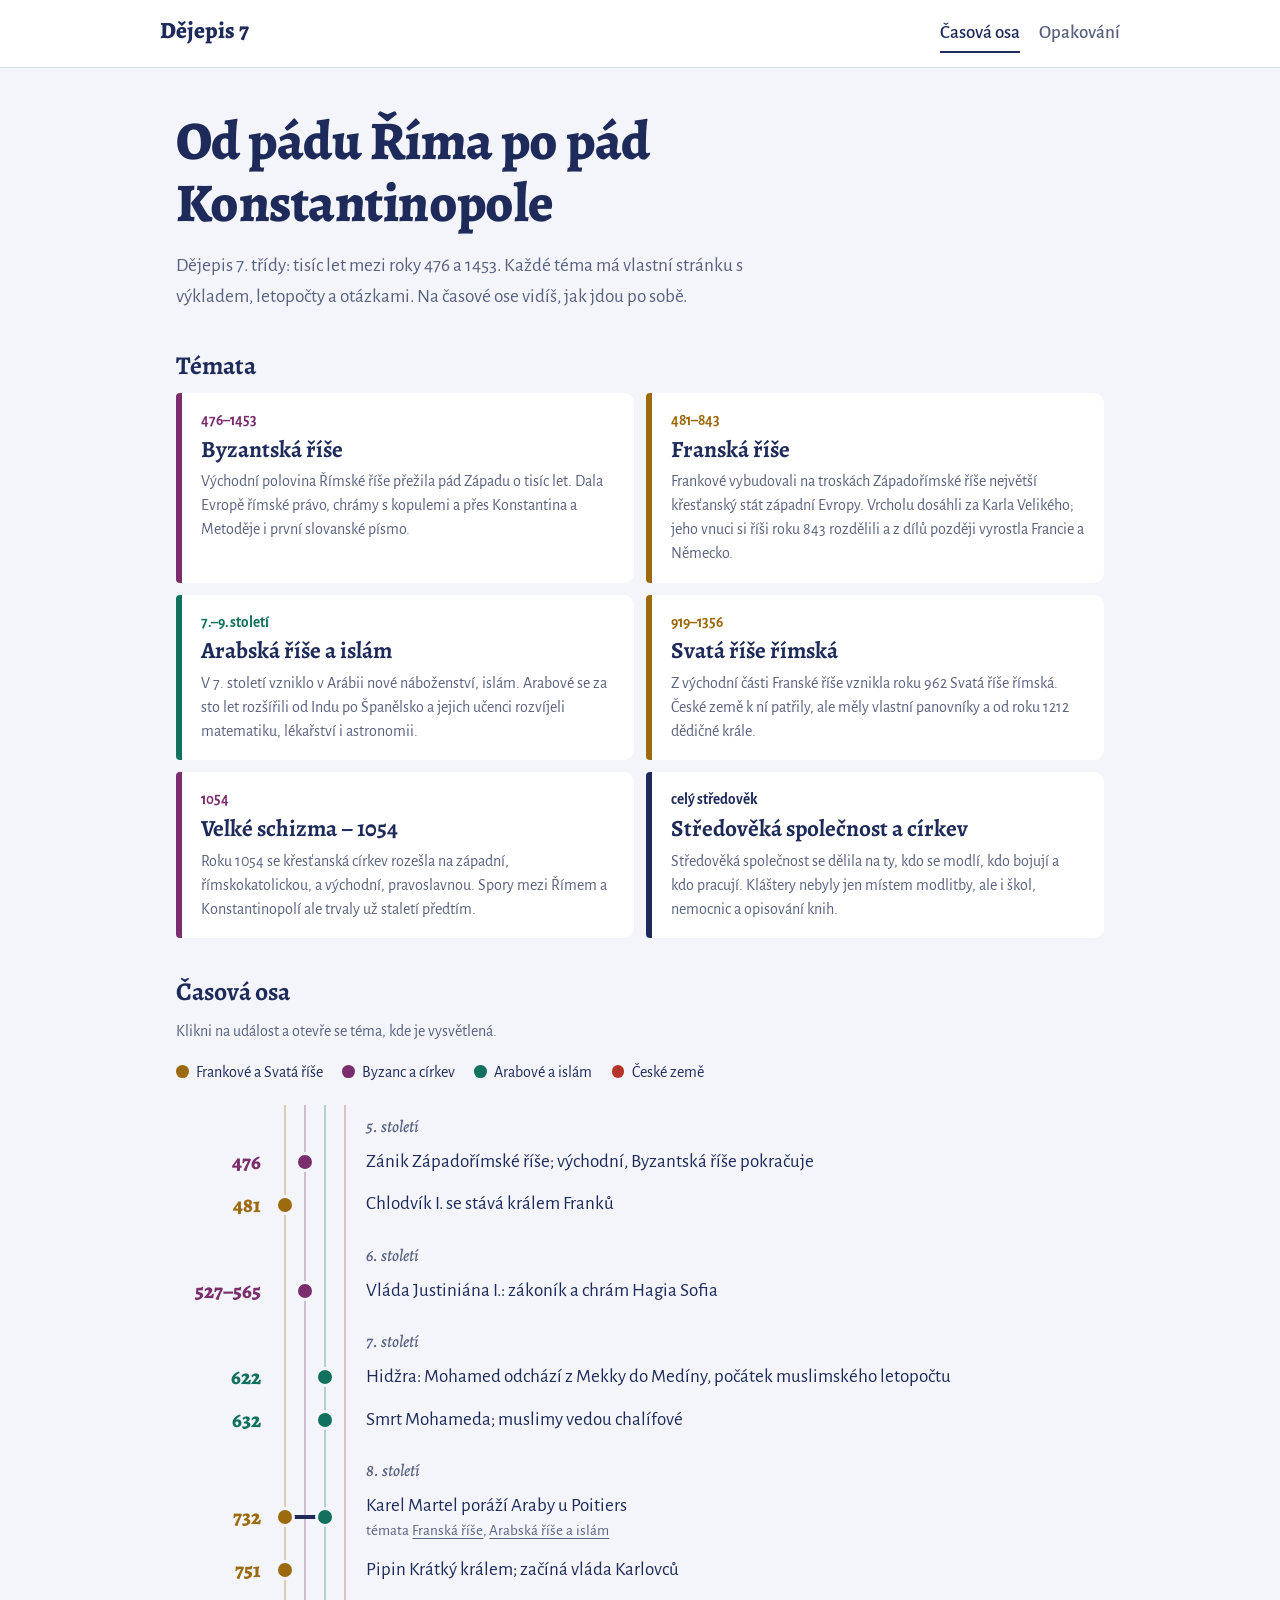
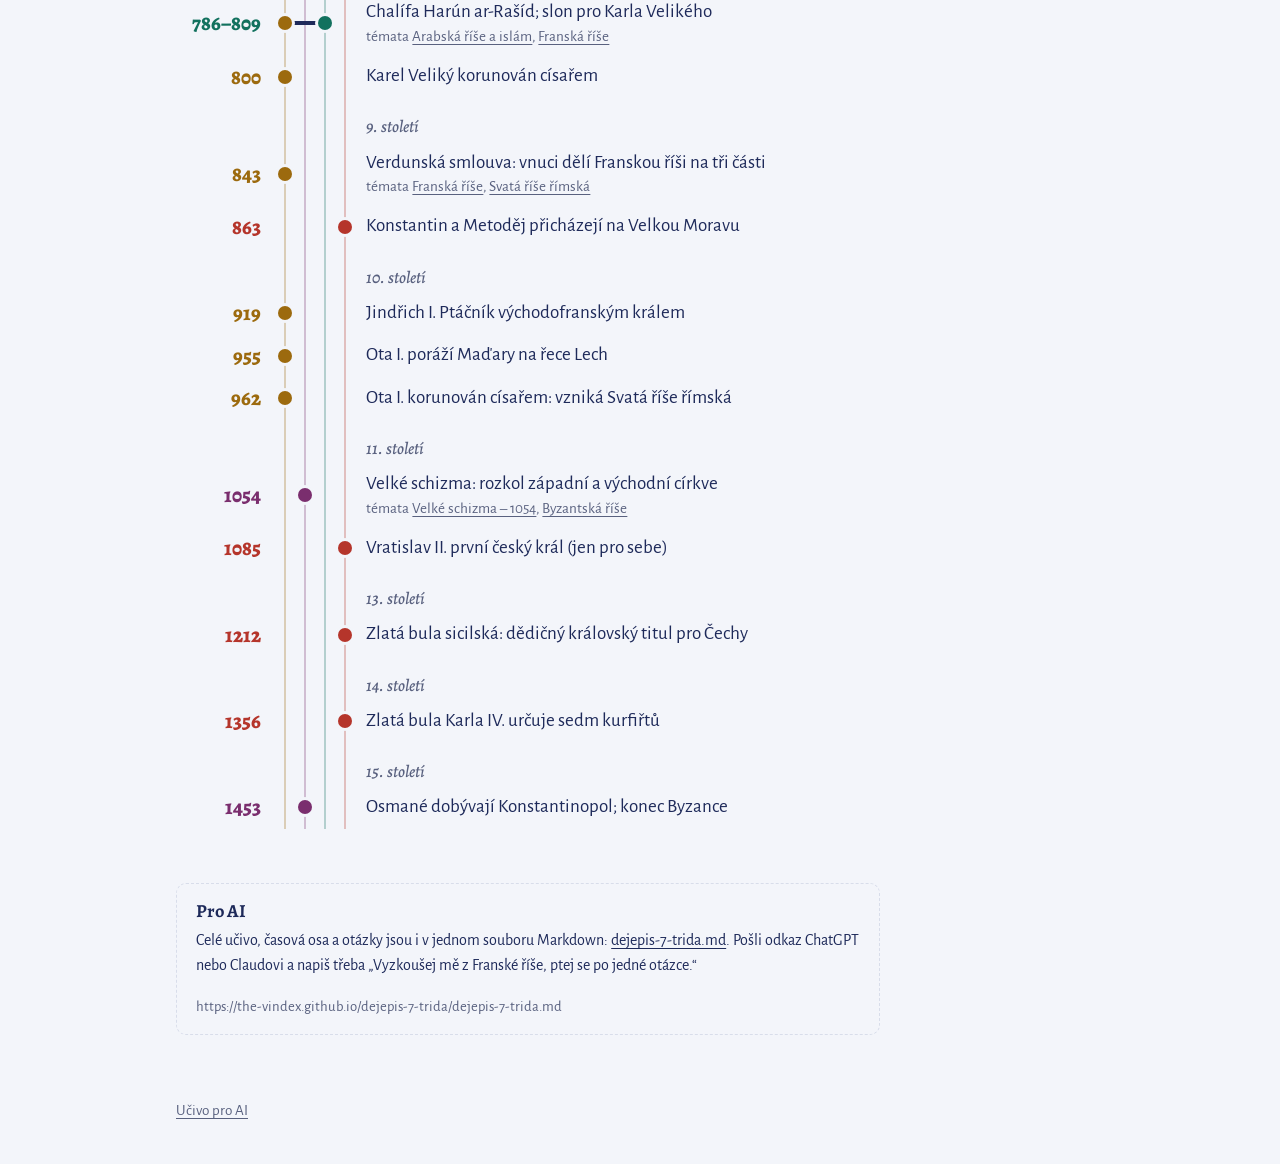
==== docs/index.html @ 9a789a22 "Pryč s letopočty, které nejsou v sešitě 630, 711, 1492, 750, 661, 762 (arabská říše) a 1077, 1122 (S" ====
<!doctype html><html lang="cs"><head><meta charset="utf-8">
<meta name="viewport" content="width=device-width,initial-scale=1">
<title>Dějepis 7. třída – od pádu Říma po pád Konstantinopole</title><link rel="preconnect" href="https://fonts.googleapis.com"><link rel="preconnect" href="https://fonts.gstatic.com" crossorigin><link rel="stylesheet" href="https://fonts.googleapis.com/css2?family=Alegreya:ital,wght@0,500;0,700;0,800;1,500&family=Alegreya+Sans:ital,wght@0,400;0,500;0,700;1,400&display=swap"><link rel="stylesheet" href="style.css"></head>
<body class="home"><header class="top"><a class="brand" href="index.html">Dějepis 7</a>
<nav><a href="index.html#osa" aria-current="page">Časová osa</a><a href="opakovani.html">Opakování</a></nav></header>
<main><section class="intro"><h1>Od pádu Říma po pád Konstantinopole</h1>
<p>Dějepis 7. třídy: tisíc let mezi roky 476 a 1453. Každé téma má vlastní stránku s výkladem, letopočty a otázkami. Na časové ose vidíš, jak jdou po sobě.</p></section>
<section class="topics"><h2>Témata</h2><ol class="topic-list"><li class="byz"><a href="byzantska-rise.html"><span class="span">476–1453</span><strong>Byzantská říše</strong><span class="sum">Východní polovina Římské říše přežila pád Západu o tisíc let. Dala Evropě římské právo, chrámy s kopulemi a přes Konstantina a Metoděje i první slovanské písmo.</span></a></li><li class="rise"><a href="franska-rise.html"><span class="span">481–843</span><strong>Franská říše</strong><span class="sum">Frankové vybudovali na troskách Západořímské říše největší křesťanský stát západní Evropy. Vrcholu dosáhli za Karla Velikého; jeho vnuci si říši roku 843 rozdělili a z dílů později vyrostla Francie a Německo.</span></a></li><li class="isl"><a href="arabska-rise-a-islam.html"><span class="span">7.–9. století</span><strong>Arabská říše a islám</strong><span class="sum">V 7. století vzniklo v Arábii nové náboženství, islám. Arabové se za sto let rozšířili od Indu po Španělsko a jejich učenci rozvíjeli matematiku, lékařství i astronomii.</span></a></li><li class="rise"><a href="svata-rise-rimska.html"><span class="span">919–1356</span><strong>Svatá říše římská</strong><span class="sum">Z východní části Franské říše vznikla roku 962 Svatá říše římská. České země k ní patřily, ale měly vlastní panovníky a od roku 1212 dědičné krále.</span></a></li><li class="byz"><a href="velke-schizma.html"><span class="span">1054</span><strong>Velké schizma – 1054</strong><span class="sum">Roku 1054 se křesťanská církev rozešla na západní, římskokatolickou, a východní, pravoslavnou. Spory mezi Římem a Konstantinopolí ale trvaly už staletí předtím.</span></a></li><li class="ink"><a href="stredoveka-spolecnost.html"><span class="span">celý středověk</span><strong>Středověká společnost a církev</strong><span class="sum">Středověká společnost se dělila na ty, kdo se modlí, kdo bojují a kdo pracují. Kláštery nebyly jen místem modlitby, ale i škol, nemocnic a opisování knih.</span></a></li></ol></section>
<section id="osa" class="osa-wrap"><h2>Časová osa</h2><p class="hint">Klikni na událost a otevře se téma, kde je vysvětlená.</p>
<ul class="legend"><li class="rise">Frankové a Svatá říše</li><li class="byz">Byzanc a církev</li><li class="isl">Arabové a islám</li><li class="cz">České země</li></ul><ol class="osa"><li class="century"><span>5. století</span></li><li class="ev byz"><span class="year">476</span><span class="lanes"><i class="dot byz" style="--lane:1"></i></span><a href="byzantska-rise.html">Zánik Západořímské říše; východní, Byzantská říše pokračuje</a></li><li class="ev rise"><span class="year">481</span><span class="lanes"><i class="dot rise" style="--lane:0"></i></span><a href="franska-rise.html">Chlodvík I. se stává králem Franků</a></li><li class="century"><span>6. století</span></li><li class="ev byz"><span class="year">527–565</span><span class="lanes"><i class="dot byz" style="--lane:1"></i></span><a href="byzantska-rise.html">Vláda Justiniána I.: zákoník a chrám Hagia Sofia</a></li><li class="century"><span>7. století</span></li><li class="ev isl"><span class="year">622</span><span class="lanes"><i class="dot isl" style="--lane:2"></i></span><a href="arabska-rise-a-islam.html">Hidžra: Mohamed odchází z Mekky do Medíny, počátek muslimského letopočtu</a></li><li class="ev isl"><span class="year">632</span><span class="lanes"><i class="dot isl" style="--lane:2"></i></span><a href="arabska-rise-a-islam.html">Smrt Mohameda; muslimy vedou chalífové</a></li><li class="century"><span>8. století</span></li><li class="ev rise"><span class="year">732</span><span class="lanes"><i class="bridge" style="--a:0;--b:2"></i><i class="dot rise" style="--lane:0"></i><i class="dot isl" style="--lane:2"></i></span><span class="what">Karel Martel poráží Araby u Poitiers<span class="also">témata <a href="franska-rise.html">Franská říše</a>, <a href="arabska-rise-a-islam.html">Arabská říše a islám</a></span></span></li><li class="ev rise"><span class="year">751</span><span class="lanes"><i class="dot rise" style="--lane:0"></i></span><a href="franska-rise.html">Pipin Krátký králem; začíná vláda Karlovců</a></li><li class="ev isl"><span class="year">786–809</span><span class="lanes"><i class="bridge" style="--a:0;--b:2"></i><i class="dot isl" style="--lane:2"></i><i class="dot rise" style="--lane:0"></i></span><span class="what">Chalífa Harún ar-Rašíd; slon pro Karla Velikého<span class="also">témata <a href="arabska-rise-a-islam.html">Arabská říše a islám</a>, <a href="franska-rise.html">Franská říše</a></span></span></li><li class="ev rise"><span class="year">800</span><span class="lanes"><i class="dot rise" style="--lane:0"></i></span><a href="franska-rise.html">Karel Veliký korunován císařem</a></li><li class="century"><span>9. století</span></li><li class="ev rise"><span class="year">843</span><span class="lanes"><i class="dot rise" style="--lane:0"></i></span><span class="what">Verdunská smlouva: vnuci dělí Franskou říši na tři části<span class="also">témata <a href="franska-rise.html">Franská říše</a>, <a href="svata-rise-rimska.html">Svatá říše římská</a></span></span></li><li class="ev cz"><span class="year">863</span><span class="lanes"><i class="dot cz" style="--lane:3"></i></span><a href="byzantska-rise.html">Konstantin a Metoděj přicházejí na Velkou Moravu</a></li><li class="century"><span>10. století</span></li><li class="ev rise"><span class="year">919</span><span class="lanes"><i class="dot rise" style="--lane:0"></i></span><a href="svata-rise-rimska.html">Jindřich I. Ptáčník východofranským králem</a></li><li class="ev rise"><span class="year">955</span><span class="lanes"><i class="dot rise" style="--lane:0"></i></span><a href="svata-rise-rimska.html">Ota I. poráží Maďary na řece Lech</a></li><li class="ev rise"><span class="year">962</span><span class="lanes"><i class="dot rise" style="--lane:0"></i></span><a href="svata-rise-rimska.html">Ota I. korunován císařem: vzniká Svatá říše římská</a></li><li class="century"><span>11. století</span></li><li class="ev byz"><span class="year">1054</span><span class="lanes"><i class="dot byz" style="--lane:1"></i></span><span class="what">Velké schizma: rozkol západní a východní církve<span class="also">témata <a href="velke-schizma.html">Velké schizma – 1054</a>, <a href="byzantska-rise.html">Byzantská říše</a></span></span></li><li class="ev cz"><span class="year">1085</span><span class="lanes"><i class="dot cz" style="--lane:3"></i></span><a href="svata-rise-rimska.html">Vratislav II. první český král (jen pro sebe)</a></li><li class="century"><span>13. století</span></li><li class="ev cz"><span class="year">1212</span><span class="lanes"><i class="dot cz" style="--lane:3"></i></span><a href="svata-rise-rimska.html">Zlatá bula sicilská: dědičný královský titul pro Čechy</a></li><li class="century"><span>14. století</span></li><li class="ev cz"><span class="year">1356</span><span class="lanes"><i class="dot cz" style="--lane:3"></i></span><a href="svata-rise-rimska.html">Zlatá bula Karla IV. určuje sedm kurfiřtů</a></li><li class="century"><span>15. století</span></li><li class="ev byz"><span class="year">1453</span><span class="lanes"><i class="dot byz" style="--lane:1"></i></span><a href="byzantska-rise.html">Osmané dobývají Konstantinopol; konec Byzance</a></li></ol></section>
<section id="ai" class="ai"><h2>Pro AI</h2>
<p>Celé učivo, časová osa a otázky jsou i v jednom souboru Markdown:
<a href="dejepis-7-trida.md">dejepis-7-trida.md</a>. Pošli odkaz ChatGPT nebo Claudovi a napiš třeba
„Vyzkoušej mě z Franské říše, ptej se po jedné otázce.“</p>
<p class="url">https://the-vindex.github.io/dejepis-7-trida/dejepis-7-trida.md</p></section></main>
<footer class="foot"><a href="index.html#ai">Učivo pro AI</a></footer></body></html>
---- docs/style.css ----
/* Dějepis 7 — ink-blue like the notebook's ballpoint; one colour per timeline lane. */
:root {
  --paper: #F3F5FA;
  --card: #FFFFFF;
  --ink: #1E2A5A;
  --muted: #59617F;
  --rule: #D8DDEA;
  --rise: #9C6A0E;  /* Frankové a Svatá říše: crown gold */
  --byz: #7A2E6E;   /* Byzanc a církev: porphyry */
  --isl: #12715E;   /* Arabové a islám */
  --cz: #B5352B;    /* České země */
  --accent: var(--ink);
  --serif: "Alegreya", Georgia, serif;
  --sans: "Alegreya Sans", "Segoe UI", system-ui, sans-serif;
}
.rise, .lane-rise, [data-lane="rise"] { --accent: var(--rise); }
.byz, .lane-byz, [data-lane="byz"] { --accent: var(--byz); }
.isl, .lane-isl, [data-lane="isl"] { --accent: var(--isl); }
.cz, .lane-cz, [data-lane="cz"] { --accent: var(--cz); }

* { box-sizing: border-box; }
html { -webkit-text-size-adjust: 100%; }
body { margin: 0; background: var(--paper); color: var(--ink); font: 400 1.1875rem/1.6 var(--sans); }
a { color: var(--accent); text-underline-offset: .18em; }
a:focus-visible, button:focus-visible, summary:focus-visible, select:focus-visible { outline: 3px solid var(--accent); outline-offset: 2px; border-radius: 4px; }
h1, h2, h3 { font-family: var(--serif); line-height: 1.15; color: var(--ink); }
h2 { font-size: 1.6rem; font-weight: 700; margin: 2.4rem 0 .8rem; }
h3 { font-size: 1.25rem; font-weight: 700; margin: 1.8rem 0 .5rem; }
p { margin: 0 0 1rem; }
img { max-width: 100%; display: block; }
.hint { color: var(--muted); font-size: 1rem; }

/* header + footer */
.top { display: flex; align-items: baseline; justify-content: space-between; gap: 1rem; padding: .9rem max(16px, calc((100vw - 960px) / 2)); background: var(--card); border-bottom: 1px solid var(--rule); }
.brand { font: 800 1.45rem var(--serif); color: var(--ink); text-decoration: none; }
.top nav { display: flex; gap: 1.2rem; }
.top nav a { color: var(--muted); text-decoration: none; font-weight: 500; padding-bottom: 2px; border-bottom: 2px solid transparent; }
.top nav a:hover, .top nav a[aria-current] { color: var(--ink); border-bottom-color: var(--ink); }
main { max-width: 960px; margin: 0 auto; padding: 2rem 16px 3rem; }
.foot { max-width: 960px; margin: 0 auto; padding: 1rem 16px 2.5rem; font-size: .95rem; }
.foot a { color: var(--muted); }

/* home */
.intro { max-width: 40rem; }
.intro h1 { font-size: clamp(2.2rem, 6vw, 3.4rem); font-weight: 800; margin: .6rem 0 1rem; letter-spacing: -.01em; }
.intro p { font-size: 1.2rem; color: var(--muted); }
.topic-list { list-style: none; padding: 0; margin: 0; display: grid; grid-template-columns: repeat(auto-fit, minmax(min(100%, 26rem), 1fr)); gap: 12px; }
.topic-list a { display: block; height: 100%; padding: 1rem 1.2rem 1.1rem; background: var(--card); border-left: 6px solid var(--accent); border-radius: 4px 10px 10px 4px; text-decoration: none; color: var(--ink); }
.topic-list a:hover strong { text-decoration: underline; text-decoration-color: var(--accent); }
.topic-list .span { display: block; color: var(--accent); font-weight: 700; font-size: .95rem; }
.topic-list strong { display: block; font: 700 1.45rem/1.2 var(--serif); margin: .15rem 0 .35rem; }
.topic-list .sum { display: block; color: var(--muted); font-size: 1rem; line-height: 1.5; }
.ink { --accent: var(--ink); }

/* timeline: four lanes, each event sits on its lane */
.osa-wrap { margin-top: 1rem; }
.legend { list-style: none; padding: 0; margin: 0 0 1.2rem; display: flex; flex-wrap: wrap; gap: .4rem 1.2rem; font-size: 1rem; }
.legend li::before { content: ""; display: inline-block; width: .8em; height: .8em; border-radius: 50%; background: var(--accent); margin-right: .45em; vertical-align: -.05em; }
.osa { --y: 6.2rem; --l: 20px; list-style: none; padding: .6rem 0 0; margin: 0; position: relative; }
.osa::before { content: ""; position: absolute; top: 0; bottom: 0; left: var(--y); width: calc(4 * var(--l)); opacity: .28;
  background:
    linear-gradient(var(--rise), var(--rise)) calc(.5 * var(--l) - 1px) 0 / 2px 100% no-repeat,
    linear-gradient(var(--byz), var(--byz)) calc(1.5 * var(--l) - 1px) 0 / 2px 100% no-repeat,
    linear-gradient(var(--isl), var(--isl)) calc(2.5 * var(--l) - 1px) 0 / 2px 100% no-repeat,
    linear-gradient(var(--cz), var(--cz)) calc(3.5 * var(--l) - 1px) 0 / 2px 100% no-repeat; }
.ev { display: grid; grid-template-columns: var(--y) calc(4 * var(--l)) 1fr; align-items: center; padding: .35rem 0; position: relative; }
.ev .year { font: 800 1.3rem var(--serif); color: var(--accent); text-align: right; padding-right: .9rem; white-space: nowrap; }
.ev .lanes { position: relative; height: 14px; }
.ev .dot { position: absolute; top: 0; width: 14px; height: 14px; border-radius: 50%; background: var(--accent); left: calc(var(--lane) * var(--l) + var(--l) / 2 - 7px); box-shadow: 0 0 0 3px var(--paper); }
.ev .bridge { position: absolute; top: 5px; height: 4px; border-radius: 2px; background: var(--ink); left: calc(var(--a) * var(--l) + var(--l) / 2); width: calc((var(--b) - var(--a)) * var(--l)); }
.ev .what { padding: .15rem 0 .15rem .7rem; line-height: 1.4; }
.ev .what .also { display: block; font-size: .95rem; color: var(--muted); }
.ev .what .also a { padding: 0; color: var(--muted); text-decoration: underline; }
.ev a { color: var(--ink); text-decoration: none; padding: .15rem 0 .15rem .7rem; line-height: 1.4; }
.ev a:hover { text-decoration: underline; text-decoration-color: var(--accent); }
.century { font: italic 500 1.05rem var(--serif); color: var(--muted); margin: 1.1rem 0 .2rem; padding-left: calc(var(--y) + 4 * var(--l) + .7rem); }
.osa > .century:first-child { margin-top: 0; }

/* chapter */
.chapter { max-width: 44rem; }
.chapter-head .span { margin: 0; color: var(--accent); font-weight: 700; }
.chapter-head h1 { font-size: clamp(2.1rem, 6vw, 3rem); font-weight: 800; margin: .2rem 0 1rem; }
.chapter-head h1::after { content: ""; display: block; width: 72px; height: 6px; margin-top: .9rem; background: var(--accent); border-radius: 3px; }
.lead { font: italic 500 1.3rem/1.55 var(--serif); }
.chips { list-style: none; padding: 0; margin: 1.4rem 0 .5rem; display: grid; grid-template-columns: repeat(auto-fill, minmax(min(100%, 13.5rem), 1fr)); gap: 8px; }
.chips li { background: var(--card); border-left: 4px solid var(--accent); border-radius: 3px 8px 8px 3px; padding: .45rem .7rem; font-size: .98rem; line-height: 1.4; }
.chips .also { display: block; margin-top: .2rem; font-size: .9rem; color: var(--muted); }
.chips .also a { color: var(--muted); }
.chips b { display: block; font: 800 1.15rem var(--serif); color: var(--accent); }
.chapter table { width: 100%; border-collapse: collapse; margin: 1rem 0 1.4rem; font-size: 1.02rem; display: block; overflow-x: auto; }
.chapter th, .chapter td { text-align: left; padding: .5rem .8rem .5rem 0; border-bottom: 1px solid var(--rule); vertical-align: top; }
.chapter th { font-weight: 700; color: var(--muted); }

.figs { display: flex; flex-wrap: wrap; gap: 18px; justify-content: center; margin: 1.2rem 0 1.4rem; }
figure { margin: 0; max-width: 100%; text-align: center; }
figure img { max-height: 380px; width: auto; margin: 0 auto; border-radius: 6px; box-shadow: 0 1px 0 var(--rule), 0 6px 18px rgba(30, 42, 90, .12); }
figcaption { font: italic 500 1rem var(--serif); color: var(--muted); margin-top: .5rem; }

/* "Zapamatuj si" is written on ruled notebook paper with the red margin line */
figure img[src*="mapy/"] { max-height: 560px; }
.credit { font-size: .85rem; text-align: center; margin-top: -.6rem; }

.remember { margin: 2.2rem 0; padding: 0 1.2rem 0 2.2rem; line-height: 32px; font-size: 1.15rem;
  background: repeating-linear-gradient(#fff 0 31px, #C9D3EE 31px 32px); border-left: 2px solid #E3A1A1; box-shadow: inset 1.6rem 0 0 #fff; border-radius: 2px; }
.remember h2 { margin: 0; padding-top: 0; font-size: 1.15rem; line-height: 32px; color: var(--muted); }
.remember p { margin: 0; padding-bottom: 8px; }
.fix { margin: 1.8rem 0; padding: .9rem 1.2rem .2rem; background: #FFF4E0; border-left: 4px solid #C98A1A; border-radius: 3px 10px 10px 3px; font-size: 1.05rem; }
.fix h2 { margin: 0 0 .4rem; font-size: 1.1rem; color: #7A5200; }
.fact { margin: 1.4rem 0; padding: .8rem 1.1rem .3rem; background: var(--card); border: 1px solid var(--rule); border-top: 4px solid var(--accent); border-radius: 10px; font-size: 1rem; line-height: 1.5; }
.fact h2 { margin: 0 0 .4rem; font-size: 1.1rem; color: var(--muted); }
.fact ul { margin: 0 0 .5rem; padding-left: 1.1rem; }
.fact li { margin-bottom: .4rem; }
/* wide screens: a real side panel in the gutter right of the 44rem chapter column */
@media (min-width: 1040px) { .has-fact { position: relative; } .fact { position: absolute; top: .3rem; right: -14rem; width: 13rem; margin: 0; } }
.mnemo { margin: 2.2rem 0; padding: .2rem 1.3rem .6rem; background: var(--card); border-radius: 12px; border: 1px solid var(--rule); }
.mnemo h2 { margin-top: 1rem; }
.mnemo ul { padding-left: 1.2rem; }
.mnemo figure img { max-height: 640px; }

.quiz { margin-top: 2.6rem; }
details.q { border-bottom: 1px solid var(--rule); }
details.q summary { cursor: pointer; padding: .7rem 0; font-weight: 500; list-style: none; display: flex; gap: .7rem; }
details.q summary::-webkit-details-marker { display: none; }
details.q summary::before { content: "?"; flex: none; width: 1.6rem; height: 1.6rem; border-radius: 50%; border: 2px solid var(--accent); color: var(--accent); font: 800 1rem/1.35rem var(--serif); text-align: center; }
details.q[open] summary::before { content: "!"; background: var(--accent); color: #fff; }
details.q p { margin: 0 0 .9rem 2.3rem; padding-left: .8rem; border-left: 3px solid var(--accent); }

.notebook { margin-top: 2.6rem; }
details.sesit { background: var(--card); border: 1px solid var(--rule); border-radius: 10px; padding: .7rem 1rem; }
details.sesit summary { cursor: pointer; font-weight: 500; color: var(--muted); }
details.sesit[open] summary { margin-bottom: .8rem; }
details.sesit figure img { max-height: none; box-shadow: none; }

.pager { max-width: 44rem; display: flex; justify-content: space-between; gap: 1rem; margin-top: 3rem; padding-top: 1.2rem; border-top: 1px solid var(--rule); }
.pager a { text-decoration: none; color: var(--ink); font: 700 1.2rem var(--serif); max-width: 48%; }
.pager .next { text-align: right; margin-left: auto; }
.pager small { display: block; font: 500 .9rem var(--sans); color: var(--muted); }
.pager a:hover { color: var(--accent); }

/* review */
.tabs { display: flex; flex-wrap: wrap; gap: 8px; margin: 1.6rem 0 0; }
.tab { text-decoration: none; color: var(--ink); background: var(--card); border: 2px solid var(--rule); border-radius: 999px; padding: .35rem .9rem; font-size: 1rem; font-weight: 500; }
.tab:hover { border-color: var(--accent); }
.tab[aria-current] { background: var(--accent); border-color: var(--accent); color: #fff; }
.drill h2 { color: var(--accent); }
.drill-card { background: var(--card); border-left: 6px solid var(--accent); border-radius: 4px 14px 14px 4px; padding: 1.4rem 1.6rem; min-height: 11rem; }
.drill-n { color: var(--muted); font-size: .95rem; margin: 0 0 .4rem; }
.drill-q { font: 700 clamp(1.4rem, 4vw, 1.9rem)/1.25 var(--serif); margin: 0 0 1rem; }
.drill-a { font-size: 1.2rem; margin: 0; padding-top: .8rem; border-top: 1px dashed var(--rule); }
.drill-btns { display: flex; flex-wrap: wrap; gap: 10px; margin: 1rem 0 .6rem; }
button { font: 700 1.05rem var(--sans); border-radius: 10px; padding: .65rem 1.2rem; cursor: pointer; background: var(--accent); color: #fff; border: 2px solid var(--accent); }
button.ghost { background: transparent; color: var(--accent); }
button:disabled { opacity: .45; cursor: default; }
.date-grid { display: grid; grid-template-columns: repeat(auto-fill, minmax(min(100%, 12rem), 1fr)); gap: 10px; }
.card-date { background: var(--card); border-radius: 10px; border-top: 5px solid var(--accent); padding: .6rem .9rem; }
.card-date summary { cursor: pointer; list-style: none; font: 800 1.7rem var(--serif); color: var(--accent); }
.card-date summary::-webkit-details-marker { display: none; }
.card-date p { margin: .3rem 0 0; font-size: 1rem; line-height: 1.45; }

/* AI note */
.ai { margin-top: 3.4rem; padding: 1rem 1.2rem; border: 1px dashed var(--rule); border-radius: 10px; font-size: 1rem; max-width: 44rem; }
.ai h2 { margin: 0 0 .4rem; font-size: 1.15rem; }
.ai .url { color: var(--muted); word-break: break-all; margin: 0; font-size: .92rem; }

@media (max-width: 560px) {
  body { font-size: 1.125rem; }
  .osa { --y: 4.4rem; --l: 13px; }
  .ev .year { font-size: 1.05rem; padding-right: .5rem; }
  .ev .lanes { height: 11px; }
  .ev .dot { width: 11px; height: 11px; left: calc(var(--lane) * var(--l) + var(--l) / 2 - 5.5px); }
  .ev .bridge { top: 4px; height: 3px; }
  .ev .what { padding-left: .5rem; font-size: 1.02rem; }
  .ev a { font-size: 1.02rem; padding-left: .5rem; }
  .century { padding-left: 0; }
  .remember { padding-left: 1.6rem; box-shadow: inset 1.1rem 0 0 #fff; }
  .drill-card { padding: 1.1rem 1.1rem; }
}
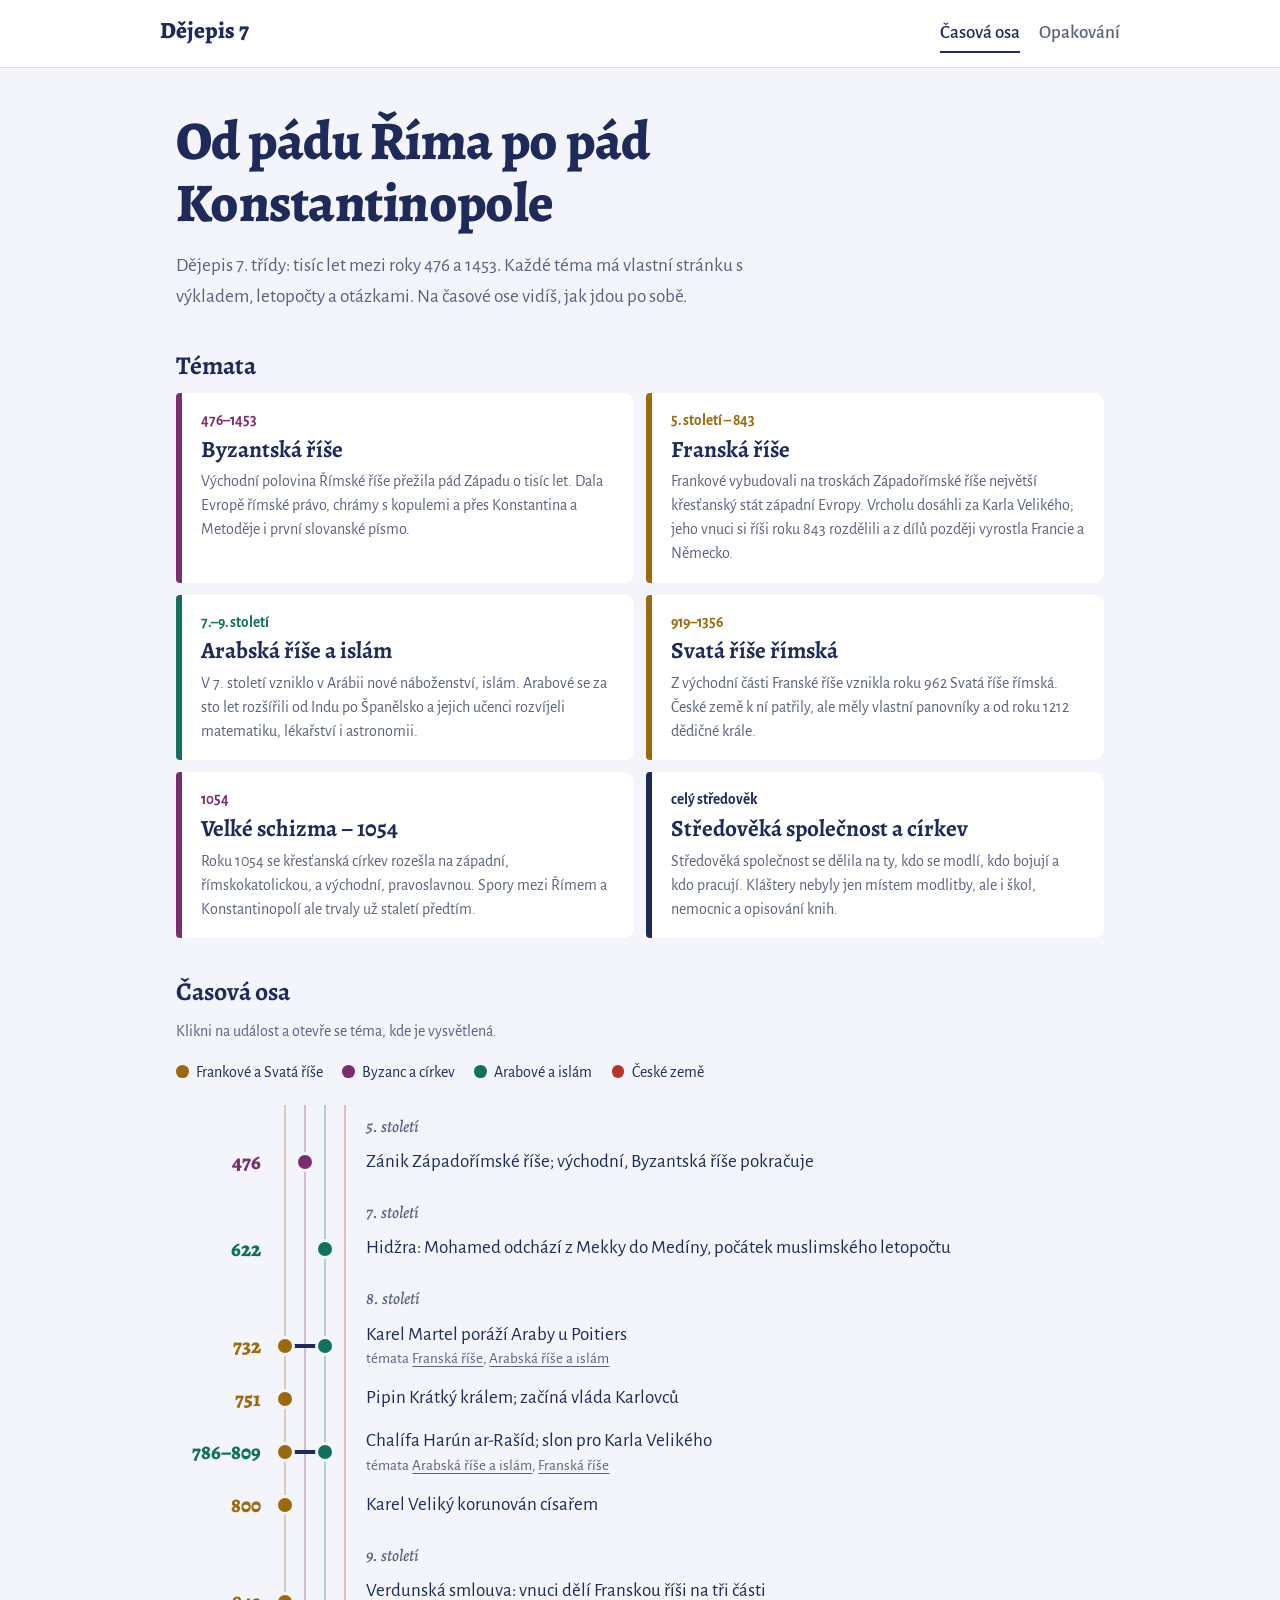
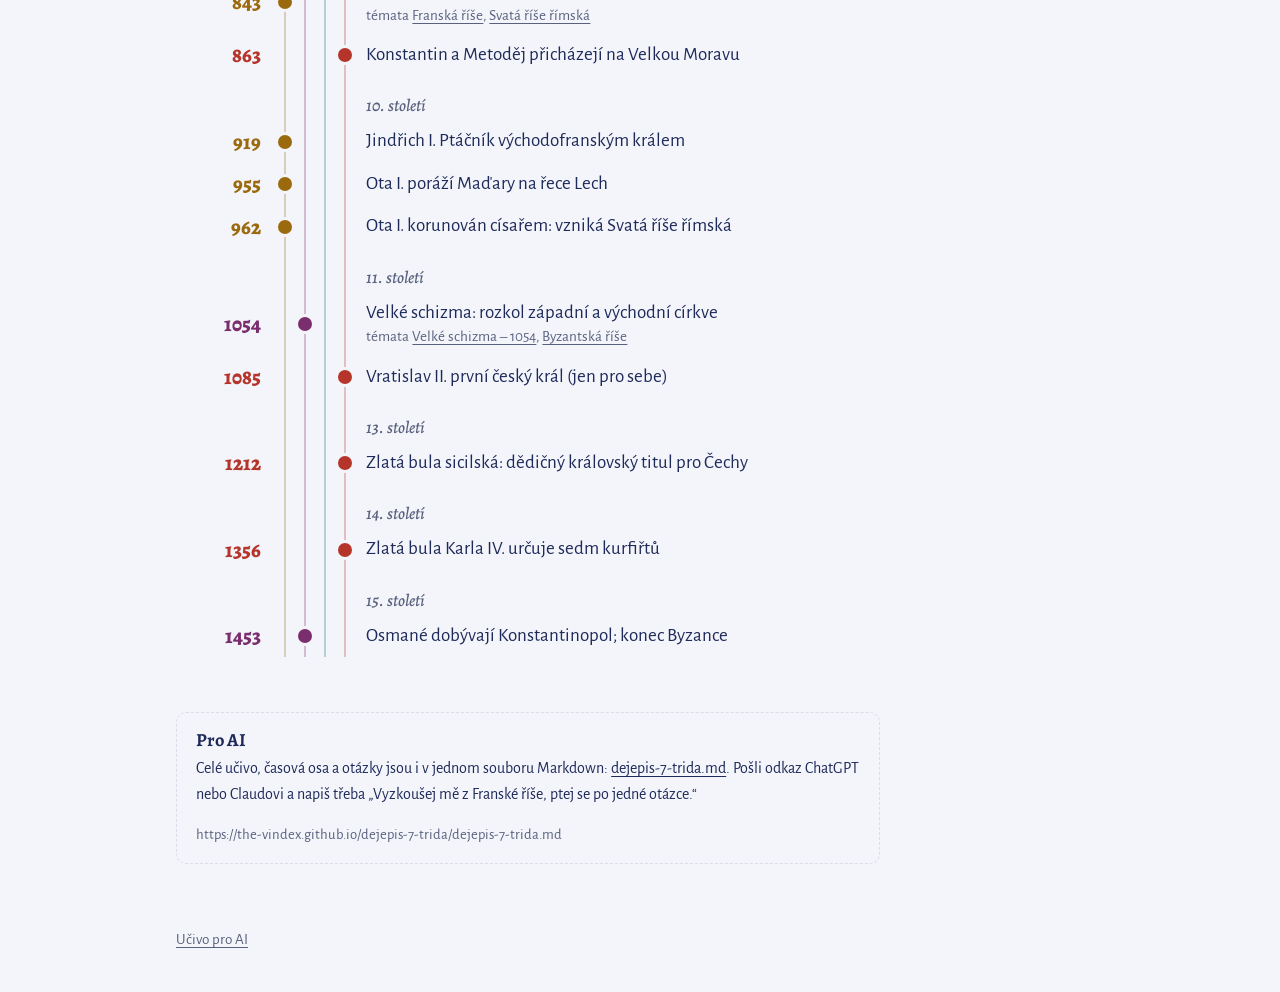
==== commit 131bedd9: "Pryč i s dalšími letopočty mimo sešit (632, 481–511, 768–814, 527–565) Rok 843 (rozdělení Franské ří" ====
--- a/docs/index.html
+++ b/docs/index.html
@@ -5,9 +5,9 @@
 <nav><a href="index.html#osa" aria-current="page">Časová osa</a><a href="opakovani.html">Opakování</a></nav></header>
 <main><section class="intro"><h1>Od pádu Říma po pád Konstantinopole</h1>
 <p>Dějepis 7. třídy: tisíc let mezi roky 476 a 1453. Každé téma má vlastní stránku s výkladem, letopočty a otázkami. Na časové ose vidíš, jak jdou po sobě.</p></section>
-<section class="topics"><h2>Témata</h2><ol class="topic-list"><li class="byz"><a href="byzantska-rise.html"><span class="span">476–1453</span><strong>Byzantská říše</strong><span class="sum">Východní polovina Římské říše přežila pád Západu o tisíc let. Dala Evropě římské právo, chrámy s kopulemi a přes Konstantina a Metoděje i první slovanské písmo.</span></a></li><li class="rise"><a href="franska-rise.html"><span class="span">481–843</span><strong>Franská říše</strong><span class="sum">Frankové vybudovali na troskách Západořímské říše největší křesťanský stát západní Evropy. Vrcholu dosáhli za Karla Velikého; jeho vnuci si říši roku 843 rozdělili a z dílů později vyrostla Francie a Německo.</span></a></li><li class="isl"><a href="arabska-rise-a-islam.html"><span class="span">7.–9. století</span><strong>Arabská říše a islám</strong><span class="sum">V 7. století vzniklo v Arábii nové náboženství, islám. Arabové se za sto let rozšířili od Indu po Španělsko a jejich učenci rozvíjeli matematiku, lékařství i astronomii.</span></a></li><li class="rise"><a href="svata-rise-rimska.html"><span class="span">919–1356</span><strong>Svatá říše římská</strong><span class="sum">Z východní části Franské říše vznikla roku 962 Svatá říše římská. České země k ní patřily, ale měly vlastní panovníky a od roku 1212 dědičné krále.</span></a></li><li class="byz"><a href="velke-schizma.html"><span class="span">1054</span><strong>Velké schizma – 1054</strong><span class="sum">Roku 1054 se křesťanská církev rozešla na západní, římskokatolickou, a východní, pravoslavnou. Spory mezi Římem a Konstantinopolí ale trvaly už staletí předtím.</span></a></li><li class="ink"><a href="stredoveka-spolecnost.html"><span class="span">celý středověk</span><strong>Středověká společnost a církev</strong><span class="sum">Středověká společnost se dělila na ty, kdo se modlí, kdo bojují a kdo pracují. Kláštery nebyly jen místem modlitby, ale i škol, nemocnic a opisování knih.</span></a></li></ol></section>
+<section class="topics"><h2>Témata</h2><ol class="topic-list"><li class="byz"><a href="byzantska-rise.html"><span class="span">476–1453</span><strong>Byzantská říše</strong><span class="sum">Východní polovina Římské říše přežila pád Západu o tisíc let. Dala Evropě římské právo, chrámy s kopulemi a přes Konstantina a Metoděje i první slovanské písmo.</span></a></li><li class="rise"><a href="franska-rise.html"><span class="span">5. století – 843</span><strong>Franská říše</strong><span class="sum">Frankové vybudovali na troskách Západořímské říše největší křesťanský stát západní Evropy. Vrcholu dosáhli za Karla Velikého; jeho vnuci si říši roku 843 rozdělili a z dílů později vyrostla Francie a Německo.</span></a></li><li class="isl"><a href="arabska-rise-a-islam.html"><span class="span">7.–9. století</span><strong>Arabská říše a islám</strong><span class="sum">V 7. století vzniklo v Arábii nové náboženství, islám. Arabové se za sto let rozšířili od Indu po Španělsko a jejich učenci rozvíjeli matematiku, lékařství i astronomii.</span></a></li><li class="rise"><a href="svata-rise-rimska.html"><span class="span">919–1356</span><strong>Svatá říše římská</strong><span class="sum">Z východní části Franské říše vznikla roku 962 Svatá říše římská. České země k ní patřily, ale měly vlastní panovníky a od roku 1212 dědičné krále.</span></a></li><li class="byz"><a href="velke-schizma.html"><span class="span">1054</span><strong>Velké schizma – 1054</strong><span class="sum">Roku 1054 se křesťanská církev rozešla na západní, římskokatolickou, a východní, pravoslavnou. Spory mezi Římem a Konstantinopolí ale trvaly už staletí předtím.</span></a></li><li class="ink"><a href="stredoveka-spolecnost.html"><span class="span">celý středověk</span><strong>Středověká společnost a církev</strong><span class="sum">Středověká společnost se dělila na ty, kdo se modlí, kdo bojují a kdo pracují. Kláštery nebyly jen místem modlitby, ale i škol, nemocnic a opisování knih.</span></a></li></ol></section>
 <section id="osa" class="osa-wrap"><h2>Časová osa</h2><p class="hint">Klikni na událost a otevře se téma, kde je vysvětlená.</p>
-<ul class="legend"><li class="rise">Frankové a Svatá říše</li><li class="byz">Byzanc a církev</li><li class="isl">Arabové a islám</li><li class="cz">České země</li></ul><ol class="osa"><li class="century"><span>5. století</span></li><li class="ev byz"><span class="year">476</span><span class="lanes"><i class="dot byz" style="--lane:1"></i></span><a href="byzantska-rise.html">Zánik Západořímské říše; východní, Byzantská říše pokračuje</a></li><li class="ev rise"><span class="year">481</span><span class="lanes"><i class="dot rise" style="--lane:0"></i></span><a href="franska-rise.html">Chlodvík I. se stává králem Franků</a></li><li class="century"><span>6. století</span></li><li class="ev byz"><span class="year">527–565</span><span class="lanes"><i class="dot byz" style="--lane:1"></i></span><a href="byzantska-rise.html">Vláda Justiniána I.: zákoník a chrám Hagia Sofia</a></li><li class="century"><span>7. století</span></li><li class="ev isl"><span class="year">622</span><span class="lanes"><i class="dot isl" style="--lane:2"></i></span><a href="arabska-rise-a-islam.html">Hidžra: Mohamed odchází z Mekky do Medíny, počátek muslimského letopočtu</a></li><li class="ev isl"><span class="year">632</span><span class="lanes"><i class="dot isl" style="--lane:2"></i></span><a href="arabska-rise-a-islam.html">Smrt Mohameda; muslimy vedou chalífové</a></li><li class="century"><span>8. století</span></li><li class="ev rise"><span class="year">732</span><span class="lanes"><i class="bridge" style="--a:0;--b:2"></i><i class="dot rise" style="--lane:0"></i><i class="dot isl" style="--lane:2"></i></span><span class="what">Karel Martel poráží Araby u Poitiers<span class="also">témata <a href="franska-rise.html">Franská říše</a>, <a href="arabska-rise-a-islam.html">Arabská říše a islám</a></span></span></li><li class="ev rise"><span class="year">751</span><span class="lanes"><i class="dot rise" style="--lane:0"></i></span><a href="franska-rise.html">Pipin Krátký králem; začíná vláda Karlovců</a></li><li class="ev isl"><span class="year">786–809</span><span class="lanes"><i class="bridge" style="--a:0;--b:2"></i><i class="dot isl" style="--lane:2"></i><i class="dot rise" style="--lane:0"></i></span><span class="what">Chalífa Harún ar-Rašíd; slon pro Karla Velikého<span class="also">témata <a href="arabska-rise-a-islam.html">Arabská říše a islám</a>, <a href="franska-rise.html">Franská říše</a></span></span></li><li class="ev rise"><span class="year">800</span><span class="lanes"><i class="dot rise" style="--lane:0"></i></span><a href="franska-rise.html">Karel Veliký korunován císařem</a></li><li class="century"><span>9. století</span></li><li class="ev rise"><span class="year">843</span><span class="lanes"><i class="dot rise" style="--lane:0"></i></span><span class="what">Verdunská smlouva: vnuci dělí Franskou říši na tři části<span class="also">témata <a href="franska-rise.html">Franská říše</a>, <a href="svata-rise-rimska.html">Svatá říše římská</a></span></span></li><li class="ev cz"><span class="year">863</span><span class="lanes"><i class="dot cz" style="--lane:3"></i></span><a href="byzantska-rise.html">Konstantin a Metoděj přicházejí na Velkou Moravu</a></li><li class="century"><span>10. století</span></li><li class="ev rise"><span class="year">919</span><span class="lanes"><i class="dot rise" style="--lane:0"></i></span><a href="svata-rise-rimska.html">Jindřich I. Ptáčník východofranským králem</a></li><li class="ev rise"><span class="year">955</span><span class="lanes"><i class="dot rise" style="--lane:0"></i></span><a href="svata-rise-rimska.html">Ota I. poráží Maďary na řece Lech</a></li><li class="ev rise"><span class="year">962</span><span class="lanes"><i class="dot rise" style="--lane:0"></i></span><a href="svata-rise-rimska.html">Ota I. korunován císařem: vzniká Svatá říše římská</a></li><li class="century"><span>11. století</span></li><li class="ev byz"><span class="year">1054</span><span class="lanes"><i class="dot byz" style="--lane:1"></i></span><span class="what">Velké schizma: rozkol západní a východní církve<span class="also">témata <a href="velke-schizma.html">Velké schizma – 1054</a>, <a href="byzantska-rise.html">Byzantská říše</a></span></span></li><li class="ev cz"><span class="year">1085</span><span class="lanes"><i class="dot cz" style="--lane:3"></i></span><a href="svata-rise-rimska.html">Vratislav II. první český král (jen pro sebe)</a></li><li class="century"><span>13. století</span></li><li class="ev cz"><span class="year">1212</span><span class="lanes"><i class="dot cz" style="--lane:3"></i></span><a href="svata-rise-rimska.html">Zlatá bula sicilská: dědičný královský titul pro Čechy</a></li><li class="century"><span>14. století</span></li><li class="ev cz"><span class="year">1356</span><span class="lanes"><i class="dot cz" style="--lane:3"></i></span><a href="svata-rise-rimska.html">Zlatá bula Karla IV. určuje sedm kurfiřtů</a></li><li class="century"><span>15. století</span></li><li class="ev byz"><span class="year">1453</span><span class="lanes"><i class="dot byz" style="--lane:1"></i></span><a href="byzantska-rise.html">Osmané dobývají Konstantinopol; konec Byzance</a></li></ol></section>
+<ul class="legend"><li class="rise">Frankové a Svatá říše</li><li class="byz">Byzanc a církev</li><li class="isl">Arabové a islám</li><li class="cz">České země</li></ul><ol class="osa"><li class="century"><span>5. století</span></li><li class="ev byz"><span class="year">476</span><span class="lanes"><i class="dot byz" style="--lane:1"></i></span><a href="byzantska-rise.html">Zánik Západořímské říše; východní, Byzantská říše pokračuje</a></li><li class="century"><span>7. století</span></li><li class="ev isl"><span class="year">622</span><span class="lanes"><i class="dot isl" style="--lane:2"></i></span><a href="arabska-rise-a-islam.html">Hidžra: Mohamed odchází z Mekky do Medíny, počátek muslimského letopočtu</a></li><li class="century"><span>8. století</span></li><li class="ev rise"><span class="year">732</span><span class="lanes"><i class="bridge" style="--a:0;--b:2"></i><i class="dot rise" style="--lane:0"></i><i class="dot isl" style="--lane:2"></i></span><span class="what">Karel Martel poráží Araby u Poitiers<span class="also">témata <a href="franska-rise.html">Franská říše</a>, <a href="arabska-rise-a-islam.html">Arabská říše a islám</a></span></span></li><li class="ev rise"><span class="year">751</span><span class="lanes"><i class="dot rise" style="--lane:0"></i></span><a href="franska-rise.html">Pipin Krátký králem; začíná vláda Karlovců</a></li><li class="ev isl"><span class="year">786–809</span><span class="lanes"><i class="bridge" style="--a:0;--b:2"></i><i class="dot isl" style="--lane:2"></i><i class="dot rise" style="--lane:0"></i></span><span class="what">Chalífa Harún ar-Rašíd; slon pro Karla Velikého<span class="also">témata <a href="arabska-rise-a-islam.html">Arabská říše a islám</a>, <a href="franska-rise.html">Franská říše</a></span></span></li><li class="ev rise"><span class="year">800</span><span class="lanes"><i class="dot rise" style="--lane:0"></i></span><a href="franska-rise.html">Karel Veliký korunován císařem</a></li><li class="century"><span>9. století</span></li><li class="ev rise"><span class="year">843</span><span class="lanes"><i class="dot rise" style="--lane:0"></i></span><span class="what">Verdunská smlouva: vnuci dělí Franskou říši na tři části<span class="also">témata <a href="franska-rise.html">Franská říše</a>, <a href="svata-rise-rimska.html">Svatá říše římská</a></span></span></li><li class="ev cz"><span class="year">863</span><span class="lanes"><i class="dot cz" style="--lane:3"></i></span><a href="byzantska-rise.html">Konstantin a Metoděj přicházejí na Velkou Moravu</a></li><li class="century"><span>10. století</span></li><li class="ev rise"><span class="year">919</span><span class="lanes"><i class="dot rise" style="--lane:0"></i></span><a href="svata-rise-rimska.html">Jindřich I. Ptáčník východofranským králem</a></li><li class="ev rise"><span class="year">955</span><span class="lanes"><i class="dot rise" style="--lane:0"></i></span><a href="svata-rise-rimska.html">Ota I. poráží Maďary na řece Lech</a></li><li class="ev rise"><span class="year">962</span><span class="lanes"><i class="dot rise" style="--lane:0"></i></span><a href="svata-rise-rimska.html">Ota I. korunován císařem: vzniká Svatá říše římská</a></li><li class="century"><span>11. století</span></li><li class="ev byz"><span class="year">1054</span><span class="lanes"><i class="dot byz" style="--lane:1"></i></span><span class="what">Velké schizma: rozkol západní a východní církve<span class="also">témata <a href="velke-schizma.html">Velké schizma – 1054</a>, <a href="byzantska-rise.html">Byzantská říše</a></span></span></li><li class="ev cz"><span class="year">1085</span><span class="lanes"><i class="dot cz" style="--lane:3"></i></span><a href="svata-rise-rimska.html">Vratislav II. první český král (jen pro sebe)</a></li><li class="century"><span>13. století</span></li><li class="ev cz"><span class="year">1212</span><span class="lanes"><i class="dot cz" style="--lane:3"></i></span><a href="svata-rise-rimska.html">Zlatá bula sicilská: dědičný královský titul pro Čechy</a></li><li class="century"><span>14. století</span></li><li class="ev cz"><span class="year">1356</span><span class="lanes"><i class="dot cz" style="--lane:3"></i></span><a href="svata-rise-rimska.html">Zlatá bula Karla IV. určuje sedm kurfiřtů</a></li><li class="century"><span>15. století</span></li><li class="ev byz"><span class="year">1453</span><span class="lanes"><i class="dot byz" style="--lane:1"></i></span><a href="byzantska-rise.html">Osmané dobývají Konstantinopol; konec Byzance</a></li></ol></section>
 <section id="ai" class="ai"><h2>Pro AI</h2>
 <p>Celé učivo, časová osa a otázky jsou i v jednom souboru Markdown:
 <a href="dejepis-7-trida.md">dejepis-7-trida.md</a>. Pošli odkaz ChatGPT nebo Claudovi a napiš třeba
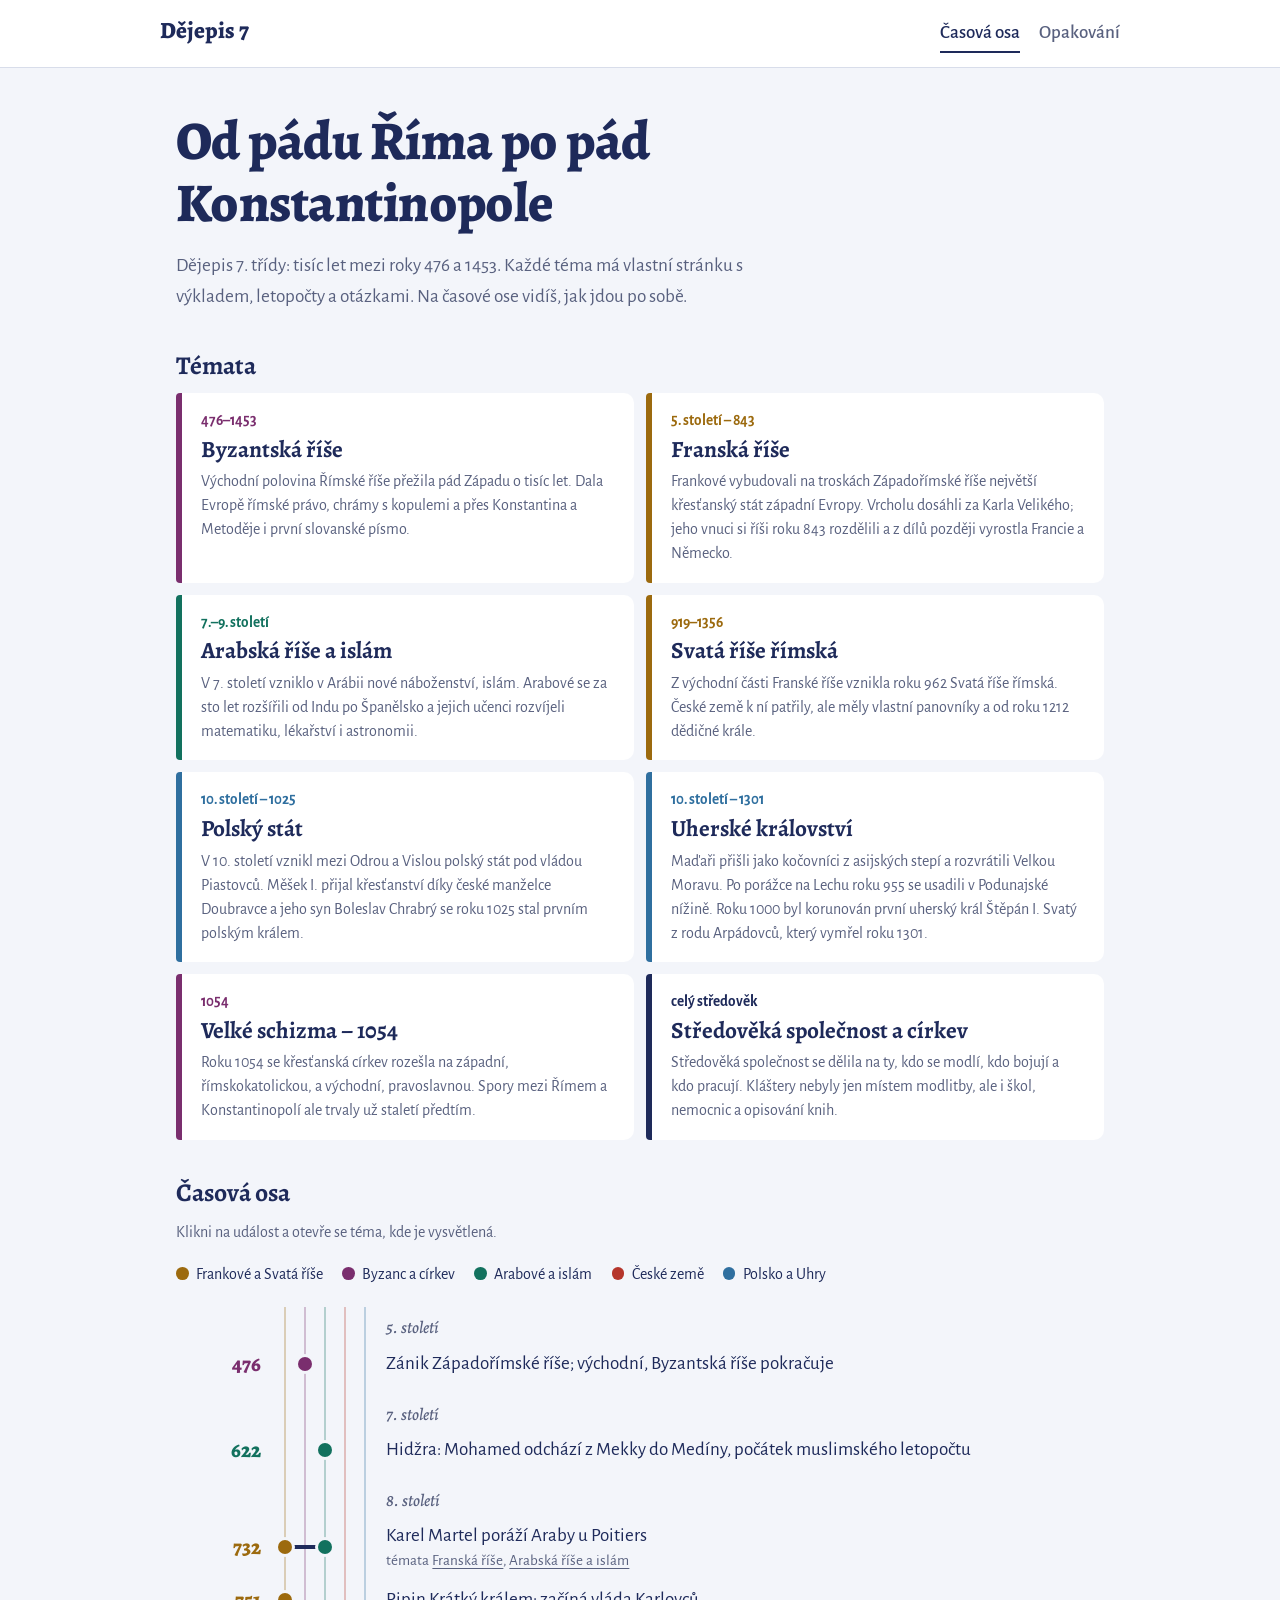
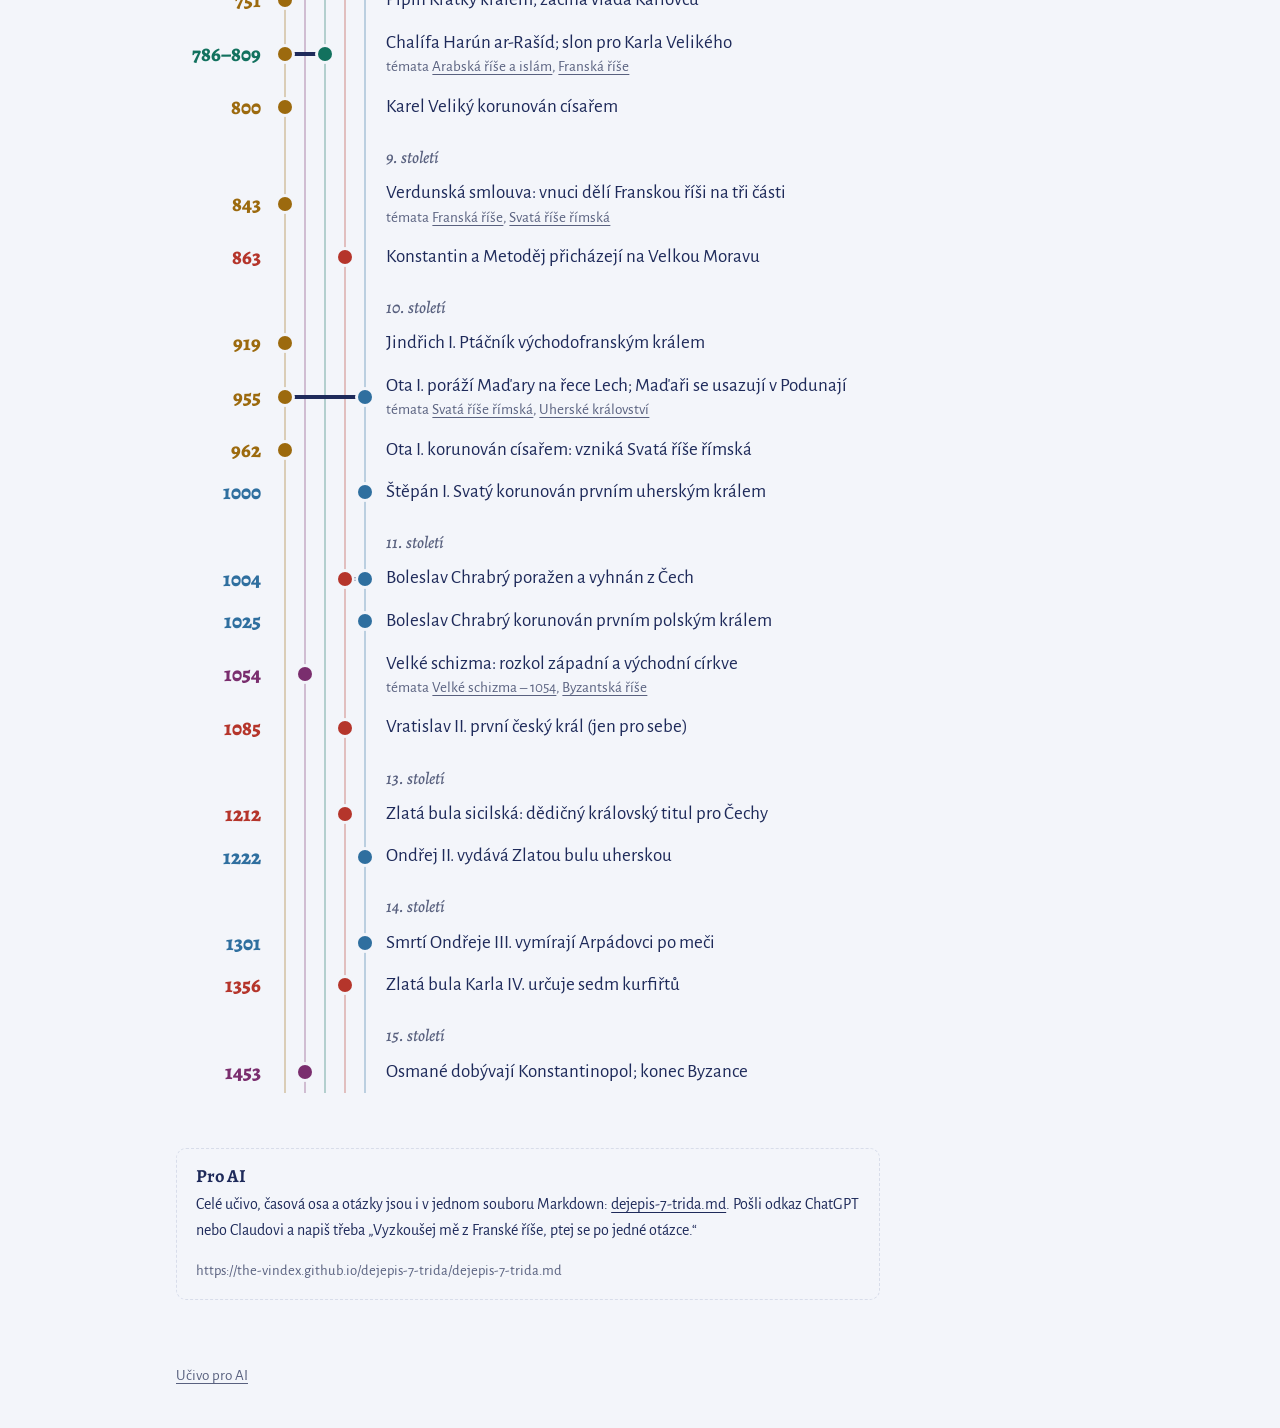
==== commit 37b1f2ba: "Polský stát a Uherské království: nové kapitoly ze stran 12–14 sešitu Fotky, upravené kopie a přepis" ====
--- a/docs/index.html
+++ b/docs/index.html
@@ -5,9 +5,9 @@
 <nav><a href="index.html#osa" aria-current="page">Časová osa</a><a href="opakovani.html">Opakování</a></nav></header>
 <main><section class="intro"><h1>Od pádu Říma po pád Konstantinopole</h1>
 <p>Dějepis 7. třídy: tisíc let mezi roky 476 a 1453. Každé téma má vlastní stránku s výkladem, letopočty a otázkami. Na časové ose vidíš, jak jdou po sobě.</p></section>
-<section class="topics"><h2>Témata</h2><ol class="topic-list"><li class="byz"><a href="byzantska-rise.html"><span class="span">476–1453</span><strong>Byzantská říše</strong><span class="sum">Východní polovina Římské říše přežila pád Západu o tisíc let. Dala Evropě římské právo, chrámy s kopulemi a přes Konstantina a Metoděje i první slovanské písmo.</span></a></li><li class="rise"><a href="franska-rise.html"><span class="span">5. století – 843</span><strong>Franská říše</strong><span class="sum">Frankové vybudovali na troskách Západořímské říše největší křesťanský stát západní Evropy. Vrcholu dosáhli za Karla Velikého; jeho vnuci si říši roku 843 rozdělili a z dílů později vyrostla Francie a Německo.</span></a></li><li class="isl"><a href="arabska-rise-a-islam.html"><span class="span">7.–9. století</span><strong>Arabská říše a islám</strong><span class="sum">V 7. století vzniklo v Arábii nové náboženství, islám. Arabové se za sto let rozšířili od Indu po Španělsko a jejich učenci rozvíjeli matematiku, lékařství i astronomii.</span></a></li><li class="rise"><a href="svata-rise-rimska.html"><span class="span">919–1356</span><strong>Svatá říše římská</strong><span class="sum">Z východní části Franské říše vznikla roku 962 Svatá říše římská. České země k ní patřily, ale měly vlastní panovníky a od roku 1212 dědičné krále.</span></a></li><li class="byz"><a href="velke-schizma.html"><span class="span">1054</span><strong>Velké schizma – 1054</strong><span class="sum">Roku 1054 se křesťanská církev rozešla na západní, římskokatolickou, a východní, pravoslavnou. Spory mezi Římem a Konstantinopolí ale trvaly už staletí předtím.</span></a></li><li class="ink"><a href="stredoveka-spolecnost.html"><span class="span">celý středověk</span><strong>Středověká společnost a církev</strong><span class="sum">Středověká společnost se dělila na ty, kdo se modlí, kdo bojují a kdo pracují. Kláštery nebyly jen místem modlitby, ale i škol, nemocnic a opisování knih.</span></a></li></ol></section>
+<section class="topics"><h2>Témata</h2><ol class="topic-list"><li class="byz"><a href="byzantska-rise.html"><span class="span">476–1453</span><strong>Byzantská říše</strong><span class="sum">Východní polovina Římské říše přežila pád Západu o tisíc let. Dala Evropě římské právo, chrámy s kopulemi a přes Konstantina a Metoděje i první slovanské písmo.</span></a></li><li class="rise"><a href="franska-rise.html"><span class="span">5. století – 843</span><strong>Franská říše</strong><span class="sum">Frankové vybudovali na troskách Západořímské říše největší křesťanský stát západní Evropy. Vrcholu dosáhli za Karla Velikého; jeho vnuci si říši roku 843 rozdělili a z dílů později vyrostla Francie a Německo.</span></a></li><li class="isl"><a href="arabska-rise-a-islam.html"><span class="span">7.–9. století</span><strong>Arabská říše a islám</strong><span class="sum">V 7. století vzniklo v Arábii nové náboženství, islám. Arabové se za sto let rozšířili od Indu po Španělsko a jejich učenci rozvíjeli matematiku, lékařství i astronomii.</span></a></li><li class="rise"><a href="svata-rise-rimska.html"><span class="span">919–1356</span><strong>Svatá říše římská</strong><span class="sum">Z východní části Franské říše vznikla roku 962 Svatá říše římská. České země k ní patřily, ale měly vlastní panovníky a od roku 1212 dědičné krále.</span></a></li><li class="sou"><a href="polsky-stat.html"><span class="span">10. století – 1025</span><strong>Polský stát</strong><span class="sum">V 10. století vznikl mezi Odrou a Vislou polský stát pod vládou Piastovců. Měšek I. přijal křesťanství díky české manželce Doubravce a jeho syn Boleslav Chrabrý se roku 1025 stal prvním polským králem.</span></a></li><li class="sou"><a href="uherske-kralovstvi.html"><span class="span">10. století – 1301</span><strong>Uherské království</strong><span class="sum">Maďaři přišli jako kočovníci z asijských stepí a rozvrátili Velkou Moravu. Po porážce na Lechu roku 955 se usadili v Podunajské nížině. Roku 1000 byl korunován první uherský král Štěpán I. Svatý z rodu Arpádovců, který vymřel roku 1301.</span></a></li><li class="byz"><a href="velke-schizma.html"><span class="span">1054</span><strong>Velké schizma – 1054</strong><span class="sum">Roku 1054 se křesťanská církev rozešla na západní, římskokatolickou, a východní, pravoslavnou. Spory mezi Římem a Konstantinopolí ale trvaly už staletí předtím.</span></a></li><li class="ink"><a href="stredoveka-spolecnost.html"><span class="span">celý středověk</span><strong>Středověká společnost a církev</strong><span class="sum">Středověká společnost se dělila na ty, kdo se modlí, kdo bojují a kdo pracují. Kláštery nebyly jen místem modlitby, ale i škol, nemocnic a opisování knih.</span></a></li></ol></section>
 <section id="osa" class="osa-wrap"><h2>Časová osa</h2><p class="hint">Klikni na událost a otevře se téma, kde je vysvětlená.</p>
-<ul class="legend"><li class="rise">Frankové a Svatá říše</li><li class="byz">Byzanc a církev</li><li class="isl">Arabové a islám</li><li class="cz">České země</li></ul><ol class="osa"><li class="century"><span>5. století</span></li><li class="ev byz"><span class="year">476</span><span class="lanes"><i class="dot byz" style="--lane:1"></i></span><a href="byzantska-rise.html">Zánik Západořímské říše; východní, Byzantská říše pokračuje</a></li><li class="century"><span>7. století</span></li><li class="ev isl"><span class="year">622</span><span class="lanes"><i class="dot isl" style="--lane:2"></i></span><a href="arabska-rise-a-islam.html">Hidžra: Mohamed odchází z Mekky do Medíny, počátek muslimského letopočtu</a></li><li class="century"><span>8. století</span></li><li class="ev rise"><span class="year">732</span><span class="lanes"><i class="bridge" style="--a:0;--b:2"></i><i class="dot rise" style="--lane:0"></i><i class="dot isl" style="--lane:2"></i></span><span class="what">Karel Martel poráží Araby u Poitiers<span class="also">témata <a href="franska-rise.html">Franská říše</a>, <a href="arabska-rise-a-islam.html">Arabská říše a islám</a></span></span></li><li class="ev rise"><span class="year">751</span><span class="lanes"><i class="dot rise" style="--lane:0"></i></span><a href="franska-rise.html">Pipin Krátký králem; začíná vláda Karlovců</a></li><li class="ev isl"><span class="year">786–809</span><span class="lanes"><i class="bridge" style="--a:0;--b:2"></i><i class="dot isl" style="--lane:2"></i><i class="dot rise" style="--lane:0"></i></span><span class="what">Chalífa Harún ar-Rašíd; slon pro Karla Velikého<span class="also">témata <a href="arabska-rise-a-islam.html">Arabská říše a islám</a>, <a href="franska-rise.html">Franská říše</a></span></span></li><li class="ev rise"><span class="year">800</span><span class="lanes"><i class="dot rise" style="--lane:0"></i></span><a href="franska-rise.html">Karel Veliký korunován císařem</a></li><li class="century"><span>9. století</span></li><li class="ev rise"><span class="year">843</span><span class="lanes"><i class="dot rise" style="--lane:0"></i></span><span class="what">Verdunská smlouva: vnuci dělí Franskou říši na tři části<span class="also">témata <a href="franska-rise.html">Franská říše</a>, <a href="svata-rise-rimska.html">Svatá říše římská</a></span></span></li><li class="ev cz"><span class="year">863</span><span class="lanes"><i class="dot cz" style="--lane:3"></i></span><a href="byzantska-rise.html">Konstantin a Metoděj přicházejí na Velkou Moravu</a></li><li class="century"><span>10. století</span></li><li class="ev rise"><span class="year">919</span><span class="lanes"><i class="dot rise" style="--lane:0"></i></span><a href="svata-rise-rimska.html">Jindřich I. Ptáčník východofranským králem</a></li><li class="ev rise"><span class="year">955</span><span class="lanes"><i class="dot rise" style="--lane:0"></i></span><a href="svata-rise-rimska.html">Ota I. poráží Maďary na řece Lech</a></li><li class="ev rise"><span class="year">962</span><span class="lanes"><i class="dot rise" style="--lane:0"></i></span><a href="svata-rise-rimska.html">Ota I. korunován císařem: vzniká Svatá říše římská</a></li><li class="century"><span>11. století</span></li><li class="ev byz"><span class="year">1054</span><span class="lanes"><i class="dot byz" style="--lane:1"></i></span><span class="what">Velké schizma: rozkol západní a východní církve<span class="also">témata <a href="velke-schizma.html">Velké schizma – 1054</a>, <a href="byzantska-rise.html">Byzantská říše</a></span></span></li><li class="ev cz"><span class="year">1085</span><span class="lanes"><i class="dot cz" style="--lane:3"></i></span><a href="svata-rise-rimska.html">Vratislav II. první český král (jen pro sebe)</a></li><li class="century"><span>13. století</span></li><li class="ev cz"><span class="year">1212</span><span class="lanes"><i class="dot cz" style="--lane:3"></i></span><a href="svata-rise-rimska.html">Zlatá bula sicilská: dědičný královský titul pro Čechy</a></li><li class="century"><span>14. století</span></li><li class="ev cz"><span class="year">1356</span><span class="lanes"><i class="dot cz" style="--lane:3"></i></span><a href="svata-rise-rimska.html">Zlatá bula Karla IV. určuje sedm kurfiřtů</a></li><li class="century"><span>15. století</span></li><li class="ev byz"><span class="year">1453</span><span class="lanes"><i class="dot byz" style="--lane:1"></i></span><a href="byzantska-rise.html">Osmané dobývají Konstantinopol; konec Byzance</a></li></ol></section>
+<ul class="legend"><li class="rise">Frankové a Svatá říše</li><li class="byz">Byzanc a církev</li><li class="isl">Arabové a islám</li><li class="cz">České země</li><li class="sou">Polsko a Uhry</li></ul><ol class="osa"><li class="century"><span>5. století</span></li><li class="ev byz"><span class="year">476</span><span class="lanes"><i class="dot byz" style="--lane:1"></i></span><a href="byzantska-rise.html">Zánik Západořímské říše; východní, Byzantská říše pokračuje</a></li><li class="century"><span>7. století</span></li><li class="ev isl"><span class="year">622</span><span class="lanes"><i class="dot isl" style="--lane:2"></i></span><a href="arabska-rise-a-islam.html">Hidžra: Mohamed odchází z Mekky do Medíny, počátek muslimského letopočtu</a></li><li class="century"><span>8. století</span></li><li class="ev rise"><span class="year">732</span><span class="lanes"><i class="bridge" style="--a:0;--b:2"></i><i class="dot rise" style="--lane:0"></i><i class="dot isl" style="--lane:2"></i></span><span class="what">Karel Martel poráží Araby u Poitiers<span class="also">témata <a href="franska-rise.html">Franská říše</a>, <a href="arabska-rise-a-islam.html">Arabská říše a islám</a></span></span></li><li class="ev rise"><span class="year">751</span><span class="lanes"><i class="dot rise" style="--lane:0"></i></span><a href="franska-rise.html">Pipin Krátký králem; začíná vláda Karlovců</a></li><li class="ev isl"><span class="year">786–809</span><span class="lanes"><i class="bridge" style="--a:0;--b:2"></i><i class="dot isl" style="--lane:2"></i><i class="dot rise" style="--lane:0"></i></span><span class="what">Chalífa Harún ar-Rašíd; slon pro Karla Velikého<span class="also">témata <a href="arabska-rise-a-islam.html">Arabská říše a islám</a>, <a href="franska-rise.html">Franská říše</a></span></span></li><li class="ev rise"><span class="year">800</span><span class="lanes"><i class="dot rise" style="--lane:0"></i></span><a href="franska-rise.html">Karel Veliký korunován císařem</a></li><li class="century"><span>9. století</span></li><li class="ev rise"><span class="year">843</span><span class="lanes"><i class="dot rise" style="--lane:0"></i></span><span class="what">Verdunská smlouva: vnuci dělí Franskou říši na tři části<span class="also">témata <a href="franska-rise.html">Franská říše</a>, <a href="svata-rise-rimska.html">Svatá říše římská</a></span></span></li><li class="ev cz"><span class="year">863</span><span class="lanes"><i class="dot cz" style="--lane:3"></i></span><a href="byzantska-rise.html">Konstantin a Metoděj přicházejí na Velkou Moravu</a></li><li class="century"><span>10. století</span></li><li class="ev rise"><span class="year">919</span><span class="lanes"><i class="dot rise" style="--lane:0"></i></span><a href="svata-rise-rimska.html">Jindřich I. Ptáčník východofranským králem</a></li><li class="ev rise"><span class="year">955</span><span class="lanes"><i class="bridge" style="--a:0;--b:4"></i><i class="dot rise" style="--lane:0"></i><i class="dot sou" style="--lane:4"></i></span><span class="what">Ota I. poráží Maďary na řece Lech; Maďaři se usazují v Podunají<span class="also">témata <a href="svata-rise-rimska.html">Svatá říše římská</a>, <a href="uherske-kralovstvi.html">Uherské království</a></span></span></li><li class="ev rise"><span class="year">962</span><span class="lanes"><i class="dot rise" style="--lane:0"></i></span><a href="svata-rise-rimska.html">Ota I. korunován císařem: vzniká Svatá říše římská</a></li><li class="ev sou"><span class="year">1000</span><span class="lanes"><i class="dot sou" style="--lane:4"></i></span><a href="uherske-kralovstvi.html">Štěpán I. Svatý korunován prvním uherským králem</a></li><li class="century"><span>11. století</span></li><li class="ev sou"><span class="year">1004</span><span class="lanes"><i class="bridge" style="--a:3;--b:4"></i><i class="dot sou" style="--lane:4"></i><i class="dot cz" style="--lane:3"></i></span><a href="polsky-stat.html">Boleslav Chrabrý poražen a vyhnán z Čech</a></li><li class="ev sou"><span class="year">1025</span><span class="lanes"><i class="dot sou" style="--lane:4"></i></span><a href="polsky-stat.html">Boleslav Chrabrý korunován prvním polským králem</a></li><li class="ev byz"><span class="year">1054</span><span class="lanes"><i class="dot byz" style="--lane:1"></i></span><span class="what">Velké schizma: rozkol západní a východní církve<span class="also">témata <a href="velke-schizma.html">Velké schizma – 1054</a>, <a href="byzantska-rise.html">Byzantská říše</a></span></span></li><li class="ev cz"><span class="year">1085</span><span class="lanes"><i class="dot cz" style="--lane:3"></i></span><a href="svata-rise-rimska.html">Vratislav II. první český král (jen pro sebe)</a></li><li class="century"><span>13. století</span></li><li class="ev cz"><span class="year">1212</span><span class="lanes"><i class="dot cz" style="--lane:3"></i></span><a href="svata-rise-rimska.html">Zlatá bula sicilská: dědičný královský titul pro Čechy</a></li><li class="ev sou"><span class="year">1222</span><span class="lanes"><i class="dot sou" style="--lane:4"></i></span><a href="uherske-kralovstvi.html">Ondřej II. vydává Zlatou bulu uherskou</a></li><li class="century"><span>14. století</span></li><li class="ev sou"><span class="year">1301</span><span class="lanes"><i class="dot sou" style="--lane:4"></i></span><a href="uherske-kralovstvi.html">Smrtí Ondřeje III. vymírají Arpádovci po meči</a></li><li class="ev cz"><span class="year">1356</span><span class="lanes"><i class="dot cz" style="--lane:3"></i></span><a href="svata-rise-rimska.html">Zlatá bula Karla IV. určuje sedm kurfiřtů</a></li><li class="century"><span>15. století</span></li><li class="ev byz"><span class="year">1453</span><span class="lanes"><i class="dot byz" style="--lane:1"></i></span><a href="byzantska-rise.html">Osmané dobývají Konstantinopol; konec Byzance</a></li></ol></section>
 <section id="ai" class="ai"><h2>Pro AI</h2>
 <p>Celé učivo, časová osa a otázky jsou i v jednom souboru Markdown:
 <a href="dejepis-7-trida.md">dejepis-7-trida.md</a>. Pošli odkaz ChatGPT nebo Claudovi a napiš třeba
--- a/docs/style.css
+++ b/docs/style.css
@@ -9,6 +9,7 @@
   --byz: #7A2E6E;   /* Byzanc a církev: porphyry */
   --isl: #12715E;   /* Arabové a islám */
   --cz: #B5352B;    /* České země */
+  --sou: #2F6F9F;   /* Polsko a Uhry: sousedé */
   --accent: var(--ink);
   --serif: "Alegreya", Georgia, serif;
   --sans: "Alegreya Sans", "Segoe UI", system-ui, sans-serif;
@@ -17,6 +18,7 @@
 .byz, .lane-byz, [data-lane="byz"] { --accent: var(--byz); }
 .isl, .lane-isl, [data-lane="isl"] { --accent: var(--isl); }
 .cz, .lane-cz, [data-lane="cz"] { --accent: var(--cz); }
+.sou, .lane-sou, [data-lane="sou"] { --accent: var(--sou); }
 
 * { box-sizing: border-box; }
 html { -webkit-text-size-adjust: 100%; }
@@ -52,18 +54,19 @@
 .topic-list .sum { display: block; color: var(--muted); font-size: 1rem; line-height: 1.5; }
 .ink { --accent: var(--ink); }
 
-/* timeline: four lanes, each event sits on its lane */
+/* timeline: five lanes, each event sits on its lane */
 .osa-wrap { margin-top: 1rem; }
 .legend { list-style: none; padding: 0; margin: 0 0 1.2rem; display: flex; flex-wrap: wrap; gap: .4rem 1.2rem; font-size: 1rem; }
 .legend li::before { content: ""; display: inline-block; width: .8em; height: .8em; border-radius: 50%; background: var(--accent); margin-right: .45em; vertical-align: -.05em; }
 .osa { --y: 6.2rem; --l: 20px; list-style: none; padding: .6rem 0 0; margin: 0; position: relative; }
-.osa::before { content: ""; position: absolute; top: 0; bottom: 0; left: var(--y); width: calc(4 * var(--l)); opacity: .28;
+.osa::before { content: ""; position: absolute; top: 0; bottom: 0; left: var(--y); width: calc(5 * var(--l)); opacity: .28;
   background:
     linear-gradient(var(--rise), var(--rise)) calc(.5 * var(--l) - 1px) 0 / 2px 100% no-repeat,
     linear-gradient(var(--byz), var(--byz)) calc(1.5 * var(--l) - 1px) 0 / 2px 100% no-repeat,
     linear-gradient(var(--isl), var(--isl)) calc(2.5 * var(--l) - 1px) 0 / 2px 100% no-repeat,
-    linear-gradient(var(--cz), var(--cz)) calc(3.5 * var(--l) - 1px) 0 / 2px 100% no-repeat; }
-.ev { display: grid; grid-template-columns: var(--y) calc(4 * var(--l)) 1fr; align-items: center; padding: .35rem 0; position: relative; }
+    linear-gradient(var(--cz), var(--cz)) calc(3.5 * var(--l) - 1px) 0 / 2px 100% no-repeat,
+    linear-gradient(var(--sou), var(--sou)) calc(4.5 * var(--l) - 1px) 0 / 2px 100% no-repeat; }
+.ev { display: grid; grid-template-columns: var(--y) calc(5 * var(--l)) 1fr; align-items: center; padding: .35rem 0; position: relative; }
 .ev .year { font: 800 1.3rem var(--serif); color: var(--accent); text-align: right; padding-right: .9rem; white-space: nowrap; }
 .ev .lanes { position: relative; height: 14px; }
 .ev .dot { position: absolute; top: 0; width: 14px; height: 14px; border-radius: 50%; background: var(--accent); left: calc(var(--lane) * var(--l) + var(--l) / 2 - 7px); box-shadow: 0 0 0 3px var(--paper); }
@@ -73,7 +76,7 @@
 .ev .what .also a { padding: 0; color: var(--muted); text-decoration: underline; }
 .ev a { color: var(--ink); text-decoration: none; padding: .15rem 0 .15rem .7rem; line-height: 1.4; }
 .ev a:hover { text-decoration: underline; text-decoration-color: var(--accent); }
-.century { font: italic 500 1.05rem var(--serif); color: var(--muted); margin: 1.1rem 0 .2rem; padding-left: calc(var(--y) + 4 * var(--l) + .7rem); }
+.century { font: italic 500 1.05rem var(--serif); color: var(--muted); margin: 1.1rem 0 .2rem; padding-left: calc(var(--y) + 5 * var(--l) + .7rem); }
 .osa > .century:first-child { margin-top: 0; }
 
 /* chapter */
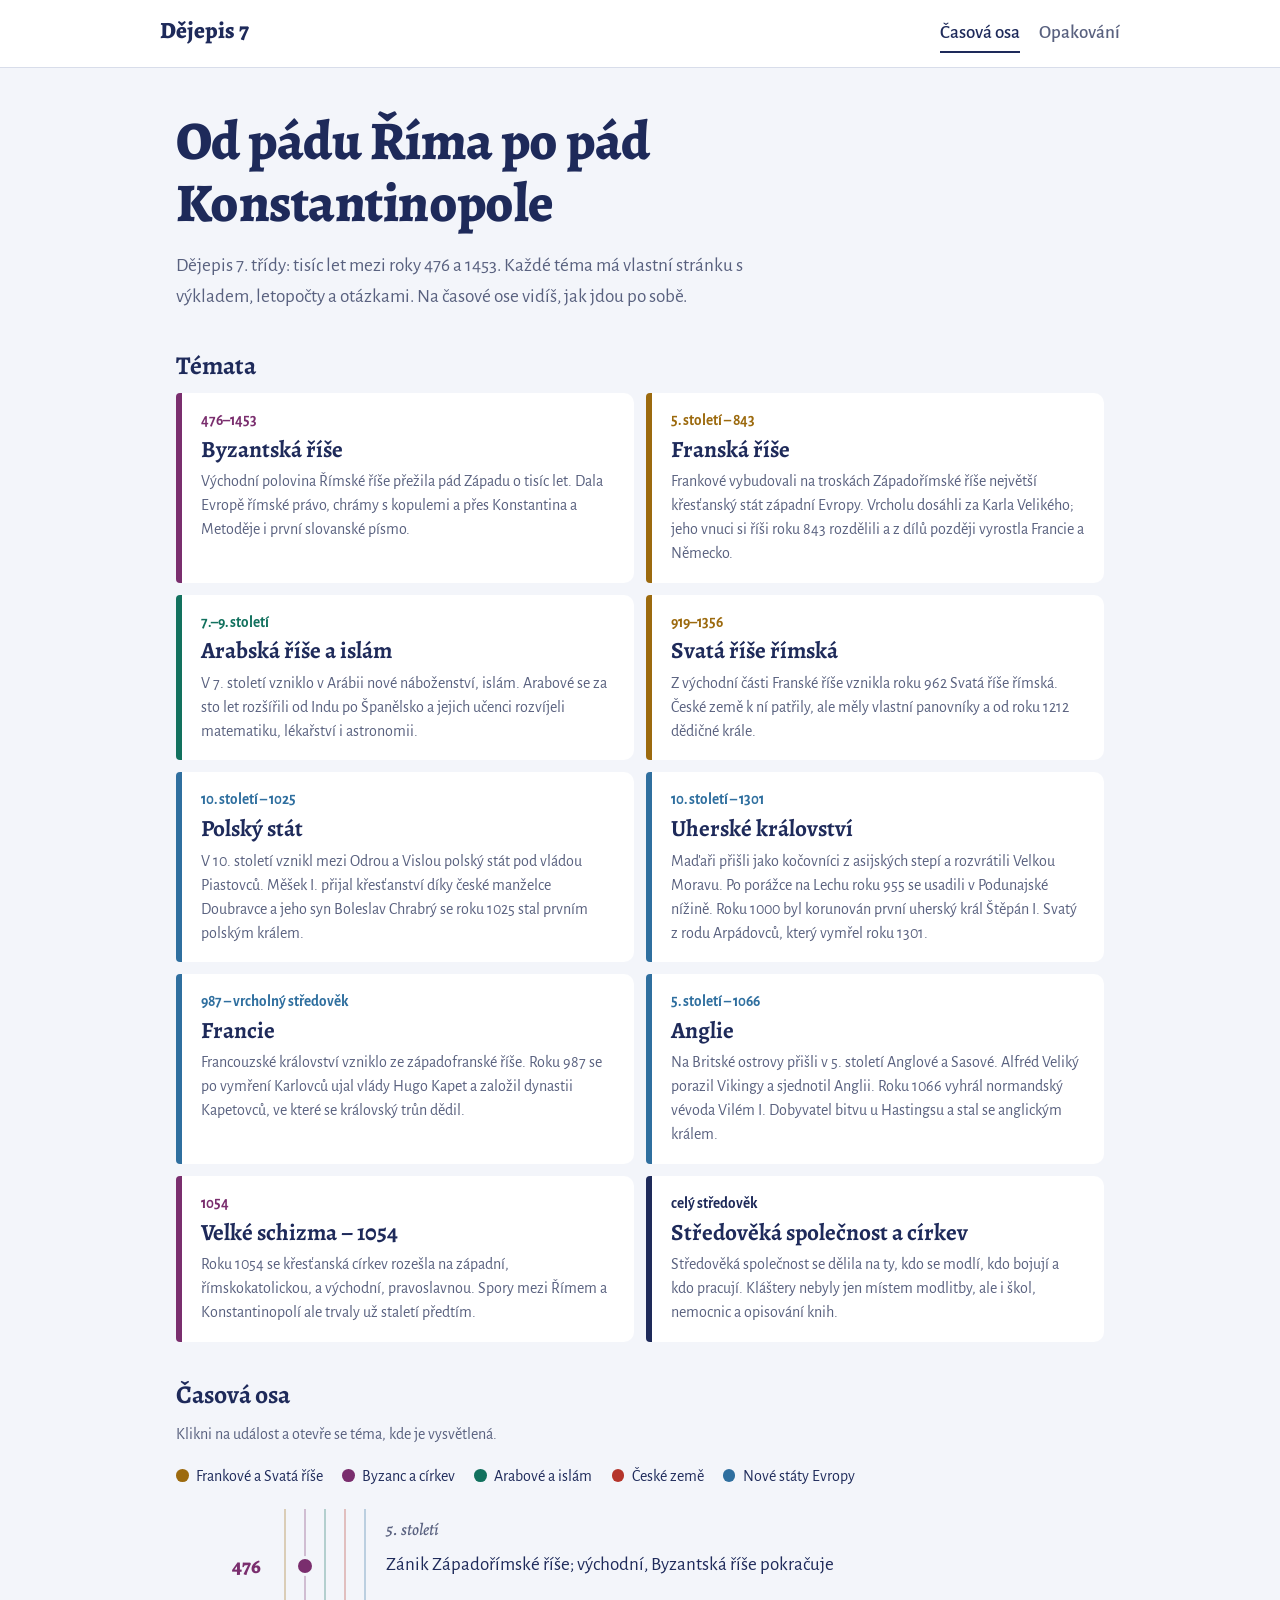
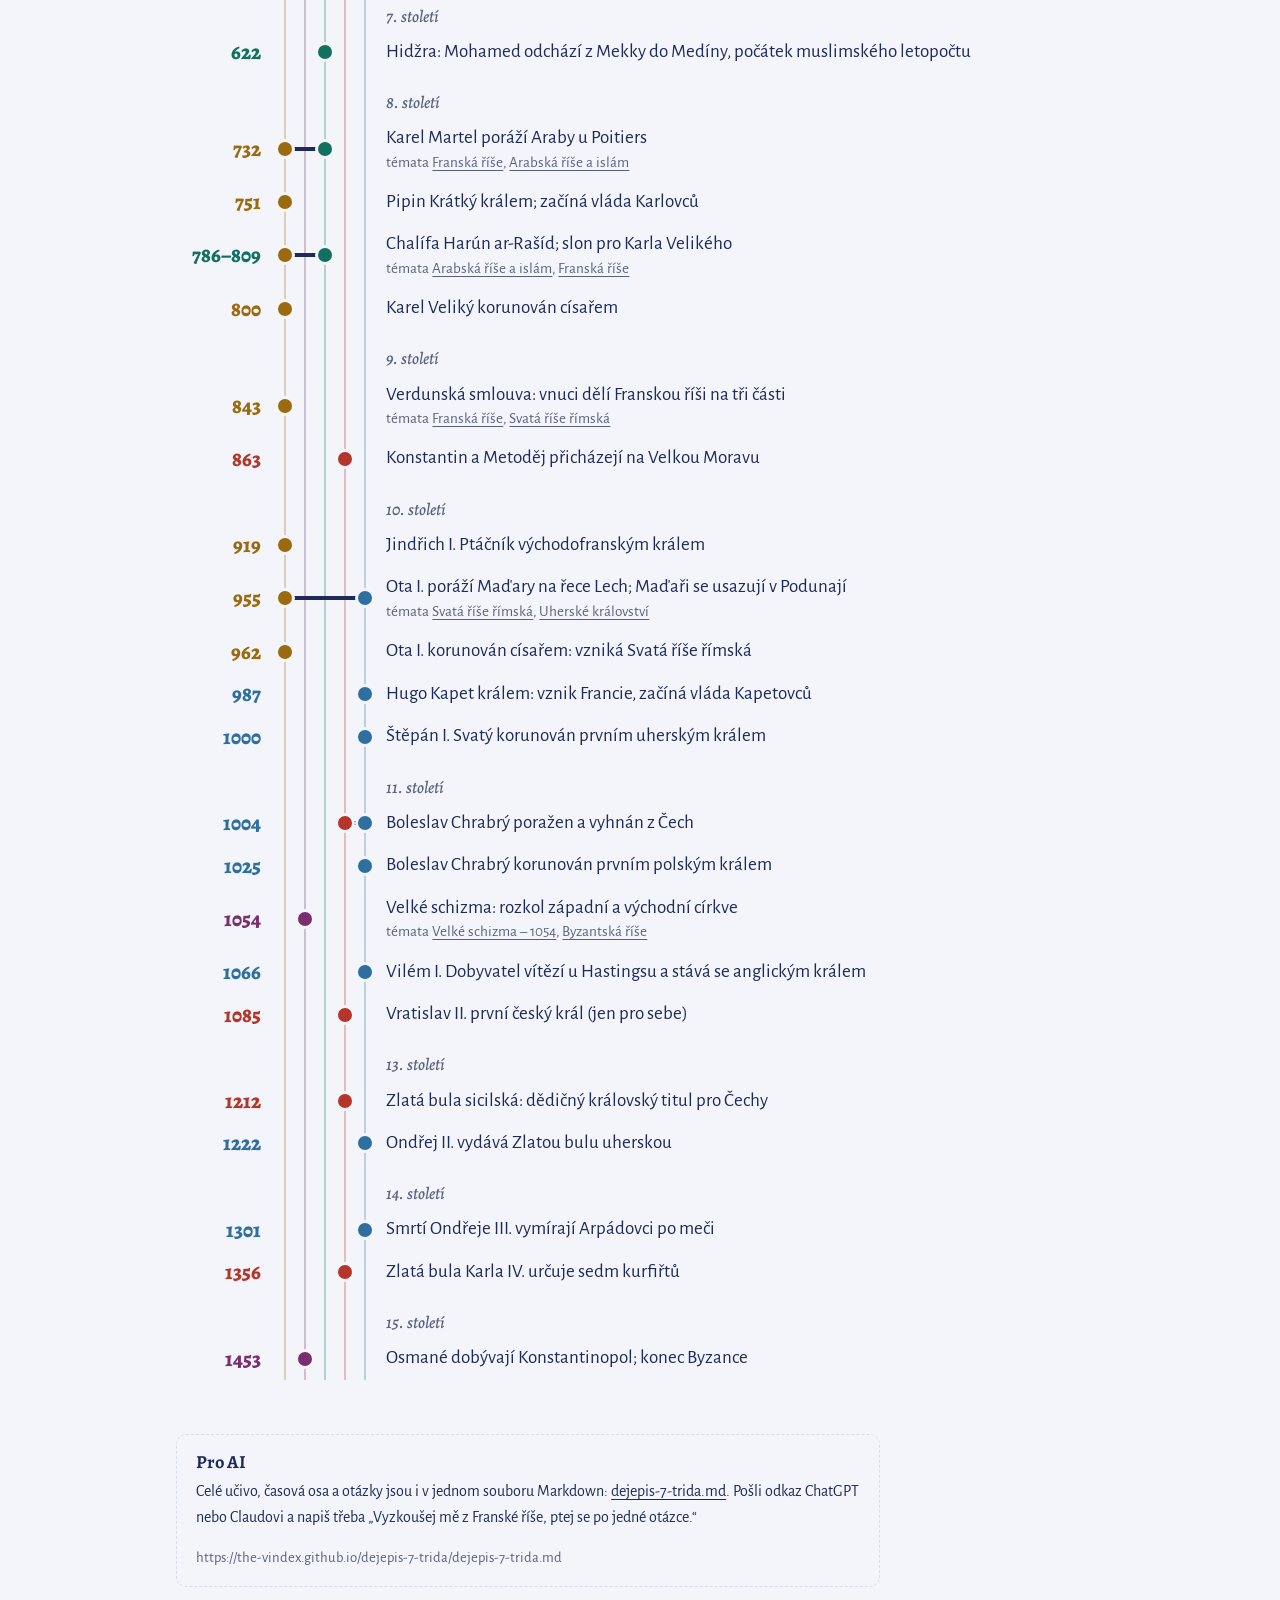
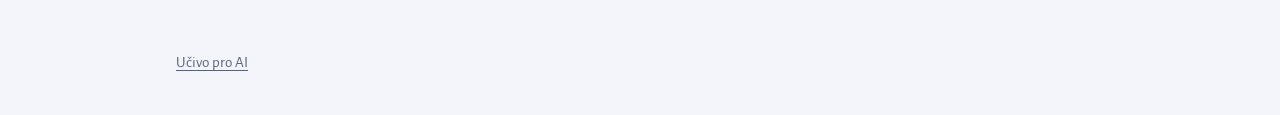
==== commit 78e6dfbd: "Francie a Anglie: nové kapitoly ze stran 15–17 sešitu Fotky, upravené kopie a přepisy; obrázky vyříz" ====
--- a/docs/index.html
+++ b/docs/index.html
@@ -5,9 +5,9 @@
 <nav><a href="index.html#osa" aria-current="page">Časová osa</a><a href="opakovani.html">Opakování</a></nav></header>
 <main><section class="intro"><h1>Od pádu Říma po pád Konstantinopole</h1>
 <p>Dějepis 7. třídy: tisíc let mezi roky 476 a 1453. Každé téma má vlastní stránku s výkladem, letopočty a otázkami. Na časové ose vidíš, jak jdou po sobě.</p></section>
-<section class="topics"><h2>Témata</h2><ol class="topic-list"><li class="byz"><a href="byzantska-rise.html"><span class="span">476–1453</span><strong>Byzantská říše</strong><span class="sum">Východní polovina Římské říše přežila pád Západu o tisíc let. Dala Evropě římské právo, chrámy s kopulemi a přes Konstantina a Metoděje i první slovanské písmo.</span></a></li><li class="rise"><a href="franska-rise.html"><span class="span">5. století – 843</span><strong>Franská říše</strong><span class="sum">Frankové vybudovali na troskách Západořímské říše největší křesťanský stát západní Evropy. Vrcholu dosáhli za Karla Velikého; jeho vnuci si říši roku 843 rozdělili a z dílů později vyrostla Francie a Německo.</span></a></li><li class="isl"><a href="arabska-rise-a-islam.html"><span class="span">7.–9. století</span><strong>Arabská říše a islám</strong><span class="sum">V 7. století vzniklo v Arábii nové náboženství, islám. Arabové se za sto let rozšířili od Indu po Španělsko a jejich učenci rozvíjeli matematiku, lékařství i astronomii.</span></a></li><li class="rise"><a href="svata-rise-rimska.html"><span class="span">919–1356</span><strong>Svatá říše římská</strong><span class="sum">Z východní části Franské říše vznikla roku 962 Svatá říše římská. České země k ní patřily, ale měly vlastní panovníky a od roku 1212 dědičné krále.</span></a></li><li class="sou"><a href="polsky-stat.html"><span class="span">10. století – 1025</span><strong>Polský stát</strong><span class="sum">V 10. století vznikl mezi Odrou a Vislou polský stát pod vládou Piastovců. Měšek I. přijal křesťanství díky české manželce Doubravce a jeho syn Boleslav Chrabrý se roku 1025 stal prvním polským králem.</span></a></li><li class="sou"><a href="uherske-kralovstvi.html"><span class="span">10. století – 1301</span><strong>Uherské království</strong><span class="sum">Maďaři přišli jako kočovníci z asijských stepí a rozvrátili Velkou Moravu. Po porážce na Lechu roku 955 se usadili v Podunajské nížině. Roku 1000 byl korunován první uherský král Štěpán I. Svatý z rodu Arpádovců, který vymřel roku 1301.</span></a></li><li class="byz"><a href="velke-schizma.html"><span class="span">1054</span><strong>Velké schizma – 1054</strong><span class="sum">Roku 1054 se křesťanská církev rozešla na západní, římskokatolickou, a východní, pravoslavnou. Spory mezi Římem a Konstantinopolí ale trvaly už staletí předtím.</span></a></li><li class="ink"><a href="stredoveka-spolecnost.html"><span class="span">celý středověk</span><strong>Středověká společnost a církev</strong><span class="sum">Středověká společnost se dělila na ty, kdo se modlí, kdo bojují a kdo pracují. Kláštery nebyly jen místem modlitby, ale i škol, nemocnic a opisování knih.</span></a></li></ol></section>
+<section class="topics"><h2>Témata</h2><ol class="topic-list"><li class="byz"><a href="byzantska-rise.html"><span class="span">476–1453</span><strong>Byzantská říše</strong><span class="sum">Východní polovina Římské říše přežila pád Západu o tisíc let. Dala Evropě římské právo, chrámy s kopulemi a přes Konstantina a Metoděje i první slovanské písmo.</span></a></li><li class="rise"><a href="franska-rise.html"><span class="span">5. století – 843</span><strong>Franská říše</strong><span class="sum">Frankové vybudovali na troskách Západořímské říše největší křesťanský stát západní Evropy. Vrcholu dosáhli za Karla Velikého; jeho vnuci si říši roku 843 rozdělili a z dílů později vyrostla Francie a Německo.</span></a></li><li class="isl"><a href="arabska-rise-a-islam.html"><span class="span">7.–9. století</span><strong>Arabská říše a islám</strong><span class="sum">V 7. století vzniklo v Arábii nové náboženství, islám. Arabové se za sto let rozšířili od Indu po Španělsko a jejich učenci rozvíjeli matematiku, lékařství i astronomii.</span></a></li><li class="rise"><a href="svata-rise-rimska.html"><span class="span">919–1356</span><strong>Svatá říše římská</strong><span class="sum">Z východní části Franské říše vznikla roku 962 Svatá říše římská. České země k ní patřily, ale měly vlastní panovníky a od roku 1212 dědičné krále.</span></a></li><li class="st"><a href="polsky-stat.html"><span class="span">10. století – 1025</span><strong>Polský stát</strong><span class="sum">V 10. století vznikl mezi Odrou a Vislou polský stát pod vládou Piastovců. Měšek I. přijal křesťanství díky české manželce Doubravce a jeho syn Boleslav Chrabrý se roku 1025 stal prvním polským králem.</span></a></li><li class="st"><a href="uherske-kralovstvi.html"><span class="span">10. století – 1301</span><strong>Uherské království</strong><span class="sum">Maďaři přišli jako kočovníci z asijských stepí a rozvrátili Velkou Moravu. Po porážce na Lechu roku 955 se usadili v Podunajské nížině. Roku 1000 byl korunován první uherský král Štěpán I. Svatý z rodu Arpádovců, který vymřel roku 1301.</span></a></li><li class="st"><a href="francie.html"><span class="span">987 – vrcholný středověk</span><strong>Francie</strong><span class="sum">Francouzské království vzniklo ze západofranské říše. Roku 987 se po vymření Karlovců ujal vlády Hugo Kapet a založil dynastii Kapetovců, ve které se královský trůn dědil.</span></a></li><li class="st"><a href="anglie.html"><span class="span">5. století – 1066</span><strong>Anglie</strong><span class="sum">Na Britské ostrovy přišli v 5. století Anglové a Sasové. Alfréd Veliký porazil Vikingy a sjednotil Anglii. Roku 1066 vyhrál normandský vévoda Vilém I. Dobyvatel bitvu u Hastingsu a stal se anglickým králem.</span></a></li><li class="byz"><a href="velke-schizma.html"><span class="span">1054</span><strong>Velké schizma – 1054</strong><span class="sum">Roku 1054 se křesťanská církev rozešla na západní, římskokatolickou, a východní, pravoslavnou. Spory mezi Římem a Konstantinopolí ale trvaly už staletí předtím.</span></a></li><li class="ink"><a href="stredoveka-spolecnost.html"><span class="span">celý středověk</span><strong>Středověká společnost a církev</strong><span class="sum">Středověká společnost se dělila na ty, kdo se modlí, kdo bojují a kdo pracují. Kláštery nebyly jen místem modlitby, ale i škol, nemocnic a opisování knih.</span></a></li></ol></section>
 <section id="osa" class="osa-wrap"><h2>Časová osa</h2><p class="hint">Klikni na událost a otevře se téma, kde je vysvětlená.</p>
-<ul class="legend"><li class="rise">Frankové a Svatá říše</li><li class="byz">Byzanc a církev</li><li class="isl">Arabové a islám</li><li class="cz">České země</li><li class="sou">Polsko a Uhry</li></ul><ol class="osa"><li class="century"><span>5. století</span></li><li class="ev byz"><span class="year">476</span><span class="lanes"><i class="dot byz" style="--lane:1"></i></span><a href="byzantska-rise.html">Zánik Západořímské říše; východní, Byzantská říše pokračuje</a></li><li class="century"><span>7. století</span></li><li class="ev isl"><span class="year">622</span><span class="lanes"><i class="dot isl" style="--lane:2"></i></span><a href="arabska-rise-a-islam.html">Hidžra: Mohamed odchází z Mekky do Medíny, počátek muslimského letopočtu</a></li><li class="century"><span>8. století</span></li><li class="ev rise"><span class="year">732</span><span class="lanes"><i class="bridge" style="--a:0;--b:2"></i><i class="dot rise" style="--lane:0"></i><i class="dot isl" style="--lane:2"></i></span><span class="what">Karel Martel poráží Araby u Poitiers<span class="also">témata <a href="franska-rise.html">Franská říše</a>, <a href="arabska-rise-a-islam.html">Arabská říše a islám</a></span></span></li><li class="ev rise"><span class="year">751</span><span class="lanes"><i class="dot rise" style="--lane:0"></i></span><a href="franska-rise.html">Pipin Krátký králem; začíná vláda Karlovců</a></li><li class="ev isl"><span class="year">786–809</span><span class="lanes"><i class="bridge" style="--a:0;--b:2"></i><i class="dot isl" style="--lane:2"></i><i class="dot rise" style="--lane:0"></i></span><span class="what">Chalífa Harún ar-Rašíd; slon pro Karla Velikého<span class="also">témata <a href="arabska-rise-a-islam.html">Arabská říše a islám</a>, <a href="franska-rise.html">Franská říše</a></span></span></li><li class="ev rise"><span class="year">800</span><span class="lanes"><i class="dot rise" style="--lane:0"></i></span><a href="franska-rise.html">Karel Veliký korunován císařem</a></li><li class="century"><span>9. století</span></li><li class="ev rise"><span class="year">843</span><span class="lanes"><i class="dot rise" style="--lane:0"></i></span><span class="what">Verdunská smlouva: vnuci dělí Franskou říši na tři části<span class="also">témata <a href="franska-rise.html">Franská říše</a>, <a href="svata-rise-rimska.html">Svatá říše římská</a></span></span></li><li class="ev cz"><span class="year">863</span><span class="lanes"><i class="dot cz" style="--lane:3"></i></span><a href="byzantska-rise.html">Konstantin a Metoděj přicházejí na Velkou Moravu</a></li><li class="century"><span>10. století</span></li><li class="ev rise"><span class="year">919</span><span class="lanes"><i class="dot rise" style="--lane:0"></i></span><a href="svata-rise-rimska.html">Jindřich I. Ptáčník východofranským králem</a></li><li class="ev rise"><span class="year">955</span><span class="lanes"><i class="bridge" style="--a:0;--b:4"></i><i class="dot rise" style="--lane:0"></i><i class="dot sou" style="--lane:4"></i></span><span class="what">Ota I. poráží Maďary na řece Lech; Maďaři se usazují v Podunají<span class="also">témata <a href="svata-rise-rimska.html">Svatá říše římská</a>, <a href="uherske-kralovstvi.html">Uherské království</a></span></span></li><li class="ev rise"><span class="year">962</span><span class="lanes"><i class="dot rise" style="--lane:0"></i></span><a href="svata-rise-rimska.html">Ota I. korunován císařem: vzniká Svatá říše římská</a></li><li class="ev sou"><span class="year">1000</span><span class="lanes"><i class="dot sou" style="--lane:4"></i></span><a href="uherske-kralovstvi.html">Štěpán I. Svatý korunován prvním uherským králem</a></li><li class="century"><span>11. století</span></li><li class="ev sou"><span class="year">1004</span><span class="lanes"><i class="bridge" style="--a:3;--b:4"></i><i class="dot sou" style="--lane:4"></i><i class="dot cz" style="--lane:3"></i></span><a href="polsky-stat.html">Boleslav Chrabrý poražen a vyhnán z Čech</a></li><li class="ev sou"><span class="year">1025</span><span class="lanes"><i class="dot sou" style="--lane:4"></i></span><a href="polsky-stat.html">Boleslav Chrabrý korunován prvním polským králem</a></li><li class="ev byz"><span class="year">1054</span><span class="lanes"><i class="dot byz" style="--lane:1"></i></span><span class="what">Velké schizma: rozkol západní a východní církve<span class="also">témata <a href="velke-schizma.html">Velké schizma – 1054</a>, <a href="byzantska-rise.html">Byzantská říše</a></span></span></li><li class="ev cz"><span class="year">1085</span><span class="lanes"><i class="dot cz" style="--lane:3"></i></span><a href="svata-rise-rimska.html">Vratislav II. první český král (jen pro sebe)</a></li><li class="century"><span>13. století</span></li><li class="ev cz"><span class="year">1212</span><span class="lanes"><i class="dot cz" style="--lane:3"></i></span><a href="svata-rise-rimska.html">Zlatá bula sicilská: dědičný královský titul pro Čechy</a></li><li class="ev sou"><span class="year">1222</span><span class="lanes"><i class="dot sou" style="--lane:4"></i></span><a href="uherske-kralovstvi.html">Ondřej II. vydává Zlatou bulu uherskou</a></li><li class="century"><span>14. století</span></li><li class="ev sou"><span class="year">1301</span><span class="lanes"><i class="dot sou" style="--lane:4"></i></span><a href="uherske-kralovstvi.html">Smrtí Ondřeje III. vymírají Arpádovci po meči</a></li><li class="ev cz"><span class="year">1356</span><span class="lanes"><i class="dot cz" style="--lane:3"></i></span><a href="svata-rise-rimska.html">Zlatá bula Karla IV. určuje sedm kurfiřtů</a></li><li class="century"><span>15. století</span></li><li class="ev byz"><span class="year">1453</span><span class="lanes"><i class="dot byz" style="--lane:1"></i></span><a href="byzantska-rise.html">Osmané dobývají Konstantinopol; konec Byzance</a></li></ol></section>
+<ul class="legend"><li class="rise">Frankové a Svatá říše</li><li class="byz">Byzanc a církev</li><li class="isl">Arabové a islám</li><li class="cz">České země</li><li class="st">Nové státy Evropy</li></ul><ol class="osa"><li class="century"><span>5. století</span></li><li class="ev byz"><span class="year">476</span><span class="lanes"><i class="dot byz" style="--lane:1"></i></span><a href="byzantska-rise.html">Zánik Západořímské říše; východní, Byzantská říše pokračuje</a></li><li class="century"><span>7. století</span></li><li class="ev isl"><span class="year">622</span><span class="lanes"><i class="dot isl" style="--lane:2"></i></span><a href="arabska-rise-a-islam.html">Hidžra: Mohamed odchází z Mekky do Medíny, počátek muslimského letopočtu</a></li><li class="century"><span>8. století</span></li><li class="ev rise"><span class="year">732</span><span class="lanes"><i class="bridge" style="--a:0;--b:2"></i><i class="dot rise" style="--lane:0"></i><i class="dot isl" style="--lane:2"></i></span><span class="what">Karel Martel poráží Araby u Poitiers<span class="also">témata <a href="franska-rise.html">Franská říše</a>, <a href="arabska-rise-a-islam.html">Arabská říše a islám</a></span></span></li><li class="ev rise"><span class="year">751</span><span class="lanes"><i class="dot rise" style="--lane:0"></i></span><a href="franska-rise.html">Pipin Krátký králem; začíná vláda Karlovců</a></li><li class="ev isl"><span class="year">786–809</span><span class="lanes"><i class="bridge" style="--a:0;--b:2"></i><i class="dot isl" style="--lane:2"></i><i class="dot rise" style="--lane:0"></i></span><span class="what">Chalífa Harún ar-Rašíd; slon pro Karla Velikého<span class="also">témata <a href="arabska-rise-a-islam.html">Arabská říše a islám</a>, <a href="franska-rise.html">Franská říše</a></span></span></li><li class="ev rise"><span class="year">800</span><span class="lanes"><i class="dot rise" style="--lane:0"></i></span><a href="franska-rise.html">Karel Veliký korunován císařem</a></li><li class="century"><span>9. století</span></li><li class="ev rise"><span class="year">843</span><span class="lanes"><i class="dot rise" style="--lane:0"></i></span><span class="what">Verdunská smlouva: vnuci dělí Franskou říši na tři části<span class="also">témata <a href="franska-rise.html">Franská říše</a>, <a href="svata-rise-rimska.html">Svatá říše římská</a></span></span></li><li class="ev cz"><span class="year">863</span><span class="lanes"><i class="dot cz" style="--lane:3"></i></span><a href="byzantska-rise.html">Konstantin a Metoděj přicházejí na Velkou Moravu</a></li><li class="century"><span>10. století</span></li><li class="ev rise"><span class="year">919</span><span class="lanes"><i class="dot rise" style="--lane:0"></i></span><a href="svata-rise-rimska.html">Jindřich I. Ptáčník východofranským králem</a></li><li class="ev rise"><span class="year">955</span><span class="lanes"><i class="bridge" style="--a:0;--b:4"></i><i class="dot rise" style="--lane:0"></i><i class="dot st" style="--lane:4"></i></span><span class="what">Ota I. poráží Maďary na řece Lech; Maďaři se usazují v Podunají<span class="also">témata <a href="svata-rise-rimska.html">Svatá říše římská</a>, <a href="uherske-kralovstvi.html">Uherské království</a></span></span></li><li class="ev rise"><span class="year">962</span><span class="lanes"><i class="dot rise" style="--lane:0"></i></span><a href="svata-rise-rimska.html">Ota I. korunován císařem: vzniká Svatá říše římská</a></li><li class="ev st"><span class="year">987</span><span class="lanes"><i class="dot st" style="--lane:4"></i></span><a href="francie.html">Hugo Kapet králem: vznik Francie, začíná vláda Kapetovců</a></li><li class="ev st"><span class="year">1000</span><span class="lanes"><i class="dot st" style="--lane:4"></i></span><a href="uherske-kralovstvi.html">Štěpán I. Svatý korunován prvním uherským králem</a></li><li class="century"><span>11. století</span></li><li class="ev st"><span class="year">1004</span><span class="lanes"><i class="bridge" style="--a:3;--b:4"></i><i class="dot st" style="--lane:4"></i><i class="dot cz" style="--lane:3"></i></span><a href="polsky-stat.html">Boleslav Chrabrý poražen a vyhnán z Čech</a></li><li class="ev st"><span class="year">1025</span><span class="lanes"><i class="dot st" style="--lane:4"></i></span><a href="polsky-stat.html">Boleslav Chrabrý korunován prvním polským králem</a></li><li class="ev byz"><span class="year">1054</span><span class="lanes"><i class="dot byz" style="--lane:1"></i></span><span class="what">Velké schizma: rozkol západní a východní církve<span class="also">témata <a href="velke-schizma.html">Velké schizma – 1054</a>, <a href="byzantska-rise.html">Byzantská říše</a></span></span></li><li class="ev st"><span class="year">1066</span><span class="lanes"><i class="dot st" style="--lane:4"></i></span><a href="anglie.html">Vilém I. Dobyvatel vítězí u Hastingsu a stává se anglickým králem</a></li><li class="ev cz"><span class="year">1085</span><span class="lanes"><i class="dot cz" style="--lane:3"></i></span><a href="svata-rise-rimska.html">Vratislav II. první český král (jen pro sebe)</a></li><li class="century"><span>13. století</span></li><li class="ev cz"><span class="year">1212</span><span class="lanes"><i class="dot cz" style="--lane:3"></i></span><a href="svata-rise-rimska.html">Zlatá bula sicilská: dědičný královský titul pro Čechy</a></li><li class="ev st"><span class="year">1222</span><span class="lanes"><i class="dot st" style="--lane:4"></i></span><a href="uherske-kralovstvi.html">Ondřej II. vydává Zlatou bulu uherskou</a></li><li class="century"><span>14. století</span></li><li class="ev st"><span class="year">1301</span><span class="lanes"><i class="dot st" style="--lane:4"></i></span><a href="uherske-kralovstvi.html">Smrtí Ondřeje III. vymírají Arpádovci po meči</a></li><li class="ev cz"><span class="year">1356</span><span class="lanes"><i class="dot cz" style="--lane:3"></i></span><a href="svata-rise-rimska.html">Zlatá bula Karla IV. určuje sedm kurfiřtů</a></li><li class="century"><span>15. století</span></li><li class="ev byz"><span class="year">1453</span><span class="lanes"><i class="dot byz" style="--lane:1"></i></span><a href="byzantska-rise.html">Osmané dobývají Konstantinopol; konec Byzance</a></li></ol></section>
 <section id="ai" class="ai"><h2>Pro AI</h2>
 <p>Celé učivo, časová osa a otázky jsou i v jednom souboru Markdown:
 <a href="dejepis-7-trida.md">dejepis-7-trida.md</a>. Pošli odkaz ChatGPT nebo Claudovi a napiš třeba
--- a/docs/style.css
+++ b/docs/style.css
@@ -9,7 +9,7 @@
   --byz: #7A2E6E;   /* Byzanc a církev: porphyry */
   --isl: #12715E;   /* Arabové a islám */
   --cz: #B5352B;    /* České země */
-  --sou: #2F6F9F;   /* Polsko a Uhry: sousedé */
+  --st: #2F6F9F;    /* Nové státy Evropy: Polsko, Uhry, Francie, Anglie */
   --accent: var(--ink);
   --serif: "Alegreya", Georgia, serif;
   --sans: "Alegreya Sans", "Segoe UI", system-ui, sans-serif;
@@ -18,7 +18,7 @@
 .byz, .lane-byz, [data-lane="byz"] { --accent: var(--byz); }
 .isl, .lane-isl, [data-lane="isl"] { --accent: var(--isl); }
 .cz, .lane-cz, [data-lane="cz"] { --accent: var(--cz); }
-.sou, .lane-sou, [data-lane="sou"] { --accent: var(--sou); }
+.st, .lane-st, [data-lane="st"] { --accent: var(--st); }
 
 * { box-sizing: border-box; }
 html { -webkit-text-size-adjust: 100%; }
@@ -65,7 +65,7 @@
     linear-gradient(var(--byz), var(--byz)) calc(1.5 * var(--l) - 1px) 0 / 2px 100% no-repeat,
     linear-gradient(var(--isl), var(--isl)) calc(2.5 * var(--l) - 1px) 0 / 2px 100% no-repeat,
     linear-gradient(var(--cz), var(--cz)) calc(3.5 * var(--l) - 1px) 0 / 2px 100% no-repeat,
-    linear-gradient(var(--sou), var(--sou)) calc(4.5 * var(--l) - 1px) 0 / 2px 100% no-repeat; }
+    linear-gradient(var(--st), var(--st)) calc(4.5 * var(--l) - 1px) 0 / 2px 100% no-repeat; }
 .ev { display: grid; grid-template-columns: var(--y) calc(5 * var(--l)) 1fr; align-items: center; padding: .35rem 0; position: relative; }
 .ev .year { font: 800 1.3rem var(--serif); color: var(--accent); text-align: right; padding-right: .9rem; white-space: nowrap; }
 .ev .lanes { position: relative; height: 14px; }
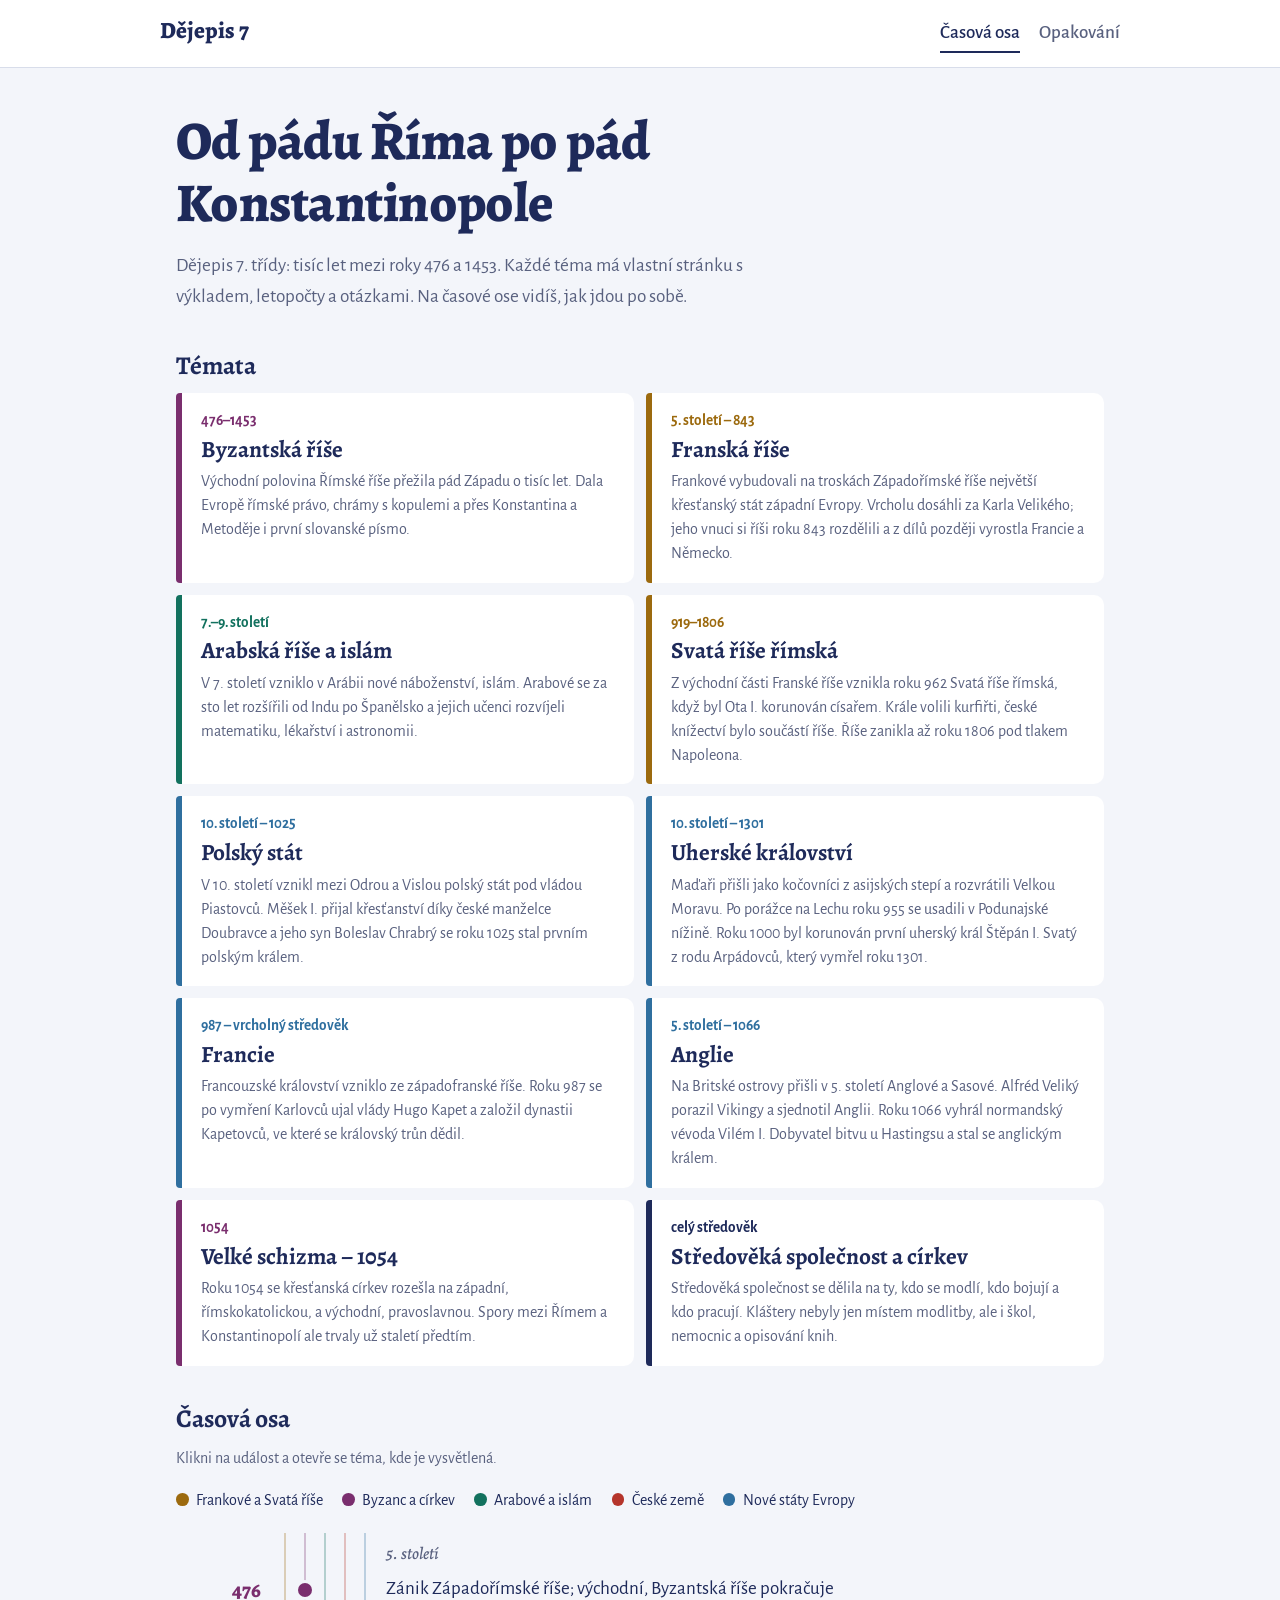
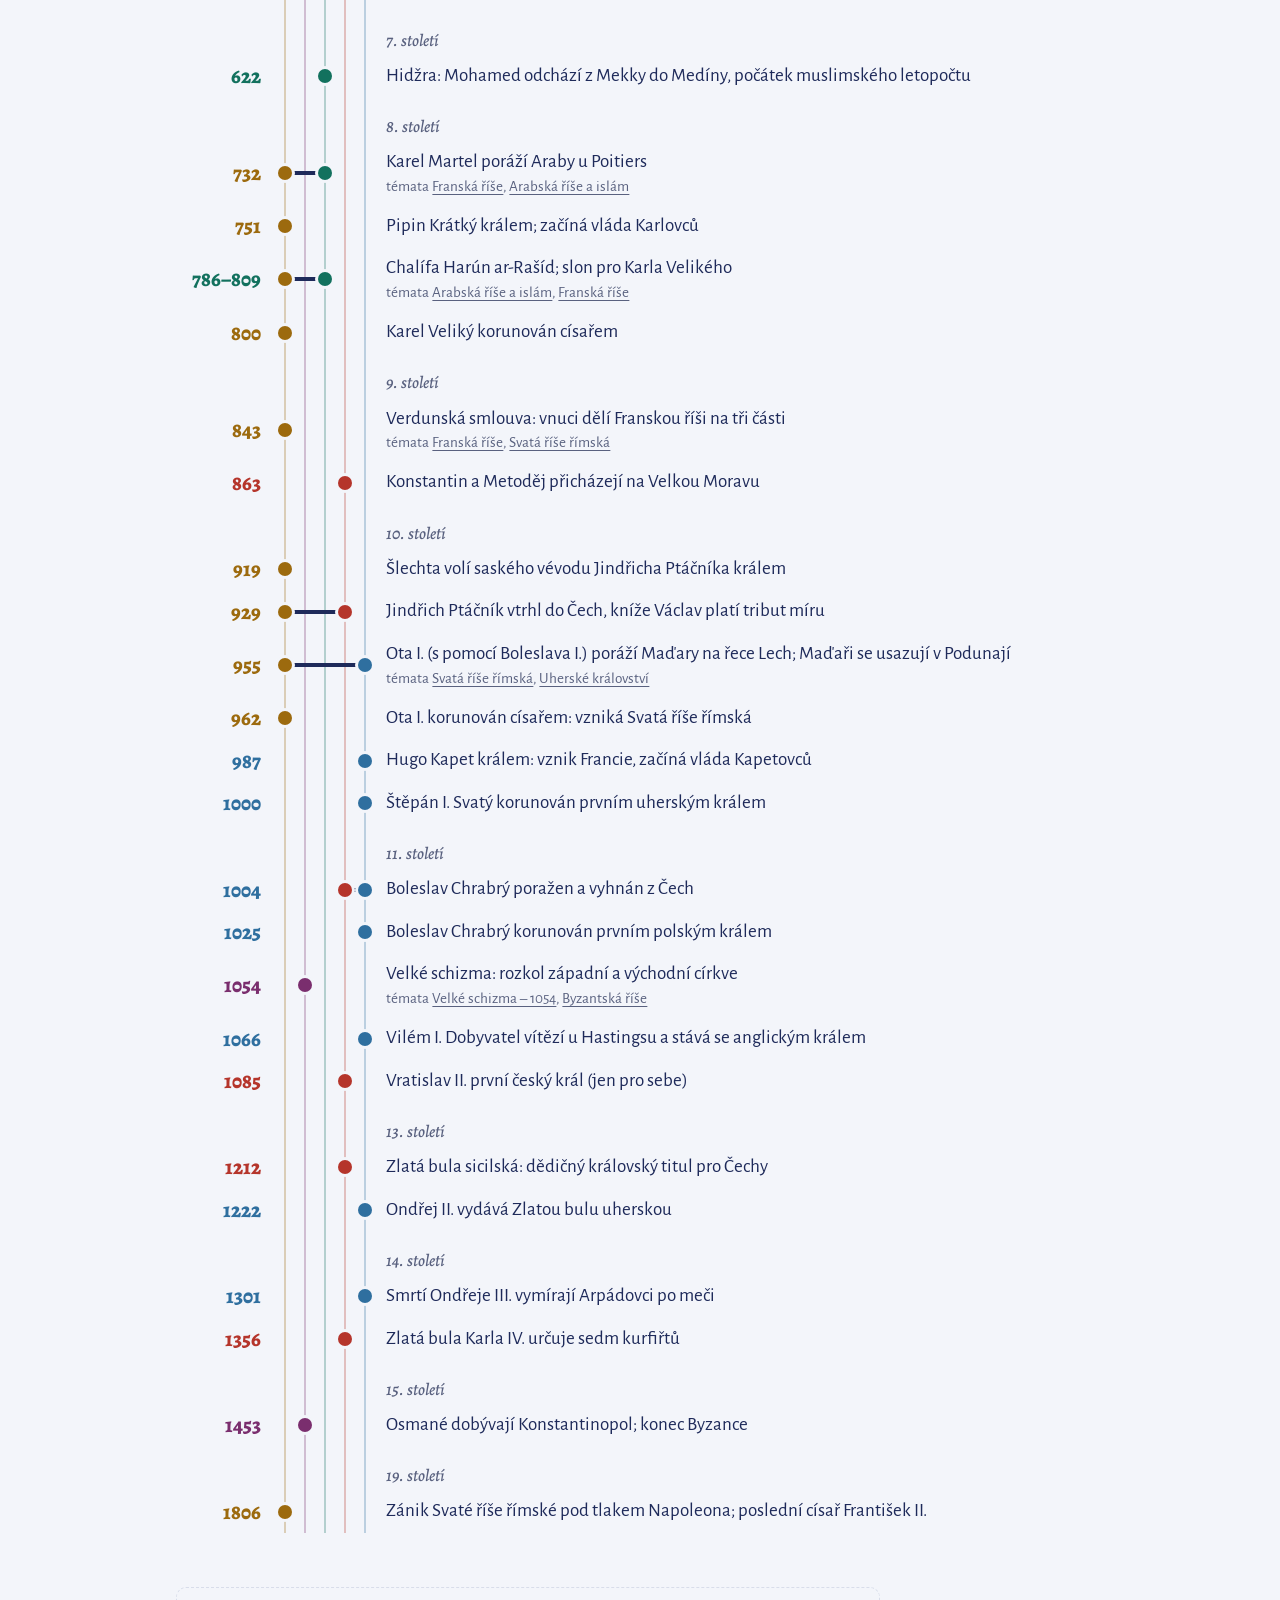
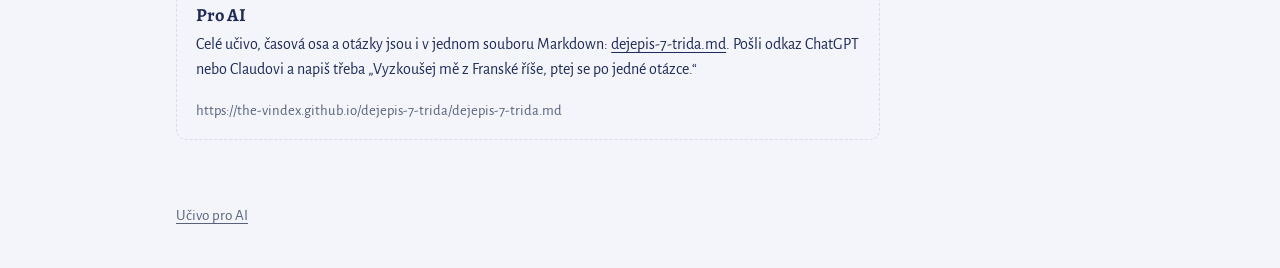
==== commit af0e3264: "Svatá říše: doplněno vše ze sešitu, podtržené části zvýrazněné na webu Přepisy stran 5 a 6 opraveny " ====
--- a/docs/index.html
+++ b/docs/index.html
@@ -5,9 +5,9 @@
 <nav><a href="index.html#osa" aria-current="page">Časová osa</a><a href="opakovani.html">Opakování</a></nav></header>
 <main><section class="intro"><h1>Od pádu Říma po pád Konstantinopole</h1>
 <p>Dějepis 7. třídy: tisíc let mezi roky 476 a 1453. Každé téma má vlastní stránku s výkladem, letopočty a otázkami. Na časové ose vidíš, jak jdou po sobě.</p></section>
-<section class="topics"><h2>Témata</h2><ol class="topic-list"><li class="byz"><a href="byzantska-rise.html"><span class="span">476–1453</span><strong>Byzantská říše</strong><span class="sum">Východní polovina Římské říše přežila pád Západu o tisíc let. Dala Evropě římské právo, chrámy s kopulemi a přes Konstantina a Metoděje i první slovanské písmo.</span></a></li><li class="rise"><a href="franska-rise.html"><span class="span">5. století – 843</span><strong>Franská říše</strong><span class="sum">Frankové vybudovali na troskách Západořímské říše největší křesťanský stát západní Evropy. Vrcholu dosáhli za Karla Velikého; jeho vnuci si říši roku 843 rozdělili a z dílů později vyrostla Francie a Německo.</span></a></li><li class="isl"><a href="arabska-rise-a-islam.html"><span class="span">7.–9. století</span><strong>Arabská říše a islám</strong><span class="sum">V 7. století vzniklo v Arábii nové náboženství, islám. Arabové se za sto let rozšířili od Indu po Španělsko a jejich učenci rozvíjeli matematiku, lékařství i astronomii.</span></a></li><li class="rise"><a href="svata-rise-rimska.html"><span class="span">919–1356</span><strong>Svatá říše římská</strong><span class="sum">Z východní části Franské říše vznikla roku 962 Svatá říše římská. České země k ní patřily, ale měly vlastní panovníky a od roku 1212 dědičné krále.</span></a></li><li class="st"><a href="polsky-stat.html"><span class="span">10. století – 1025</span><strong>Polský stát</strong><span class="sum">V 10. století vznikl mezi Odrou a Vislou polský stát pod vládou Piastovců. Měšek I. přijal křesťanství díky české manželce Doubravce a jeho syn Boleslav Chrabrý se roku 1025 stal prvním polským králem.</span></a></li><li class="st"><a href="uherske-kralovstvi.html"><span class="span">10. století – 1301</span><strong>Uherské království</strong><span class="sum">Maďaři přišli jako kočovníci z asijských stepí a rozvrátili Velkou Moravu. Po porážce na Lechu roku 955 se usadili v Podunajské nížině. Roku 1000 byl korunován první uherský král Štěpán I. Svatý z rodu Arpádovců, který vymřel roku 1301.</span></a></li><li class="st"><a href="francie.html"><span class="span">987 – vrcholný středověk</span><strong>Francie</strong><span class="sum">Francouzské království vzniklo ze západofranské říše. Roku 987 se po vymření Karlovců ujal vlády Hugo Kapet a založil dynastii Kapetovců, ve které se královský trůn dědil.</span></a></li><li class="st"><a href="anglie.html"><span class="span">5. století – 1066</span><strong>Anglie</strong><span class="sum">Na Britské ostrovy přišli v 5. století Anglové a Sasové. Alfréd Veliký porazil Vikingy a sjednotil Anglii. Roku 1066 vyhrál normandský vévoda Vilém I. Dobyvatel bitvu u Hastingsu a stal se anglickým králem.</span></a></li><li class="byz"><a href="velke-schizma.html"><span class="span">1054</span><strong>Velké schizma – 1054</strong><span class="sum">Roku 1054 se křesťanská církev rozešla na západní, římskokatolickou, a východní, pravoslavnou. Spory mezi Římem a Konstantinopolí ale trvaly už staletí předtím.</span></a></li><li class="ink"><a href="stredoveka-spolecnost.html"><span class="span">celý středověk</span><strong>Středověká společnost a církev</strong><span class="sum">Středověká společnost se dělila na ty, kdo se modlí, kdo bojují a kdo pracují. Kláštery nebyly jen místem modlitby, ale i škol, nemocnic a opisování knih.</span></a></li></ol></section>
+<section class="topics"><h2>Témata</h2><ol class="topic-list"><li class="byz"><a href="byzantska-rise.html"><span class="span">476–1453</span><strong>Byzantská říše</strong><span class="sum">Východní polovina Římské říše přežila pád Západu o tisíc let. Dala Evropě římské právo, chrámy s kopulemi a přes Konstantina a Metoděje i první slovanské písmo.</span></a></li><li class="rise"><a href="franska-rise.html"><span class="span">5. století – 843</span><strong>Franská říše</strong><span class="sum">Frankové vybudovali na troskách Západořímské říše největší křesťanský stát západní Evropy. Vrcholu dosáhli za Karla Velikého; jeho vnuci si říši roku 843 rozdělili a z dílů později vyrostla Francie a Německo.</span></a></li><li class="isl"><a href="arabska-rise-a-islam.html"><span class="span">7.–9. století</span><strong>Arabská říše a islám</strong><span class="sum">V 7. století vzniklo v Arábii nové náboženství, islám. Arabové se za sto let rozšířili od Indu po Španělsko a jejich učenci rozvíjeli matematiku, lékařství i astronomii.</span></a></li><li class="rise"><a href="svata-rise-rimska.html"><span class="span">919–1806</span><strong>Svatá říše římská</strong><span class="sum">Z východní části Franské říše vznikla roku 962 Svatá říše římská, když byl Ota I. korunován císařem. Krále volili kurfiřti, české knížectví bylo součástí říše. Říše zanikla až roku 1806 pod tlakem Napoleona.</span></a></li><li class="st"><a href="polsky-stat.html"><span class="span">10. století – 1025</span><strong>Polský stát</strong><span class="sum">V 10. století vznikl mezi Odrou a Vislou polský stát pod vládou Piastovců. Měšek I. přijal křesťanství díky české manželce Doubravce a jeho syn Boleslav Chrabrý se roku 1025 stal prvním polským králem.</span></a></li><li class="st"><a href="uherske-kralovstvi.html"><span class="span">10. století – 1301</span><strong>Uherské království</strong><span class="sum">Maďaři přišli jako kočovníci z asijských stepí a rozvrátili Velkou Moravu. Po porážce na Lechu roku 955 se usadili v Podunajské nížině. Roku 1000 byl korunován první uherský král Štěpán I. Svatý z rodu Arpádovců, který vymřel roku 1301.</span></a></li><li class="st"><a href="francie.html"><span class="span">987 – vrcholný středověk</span><strong>Francie</strong><span class="sum">Francouzské království vzniklo ze západofranské říše. Roku 987 se po vymření Karlovců ujal vlády Hugo Kapet a založil dynastii Kapetovců, ve které se královský trůn dědil.</span></a></li><li class="st"><a href="anglie.html"><span class="span">5. století – 1066</span><strong>Anglie</strong><span class="sum">Na Britské ostrovy přišli v 5. století Anglové a Sasové. Alfréd Veliký porazil Vikingy a sjednotil Anglii. Roku 1066 vyhrál normandský vévoda Vilém I. Dobyvatel bitvu u Hastingsu a stal se anglickým králem.</span></a></li><li class="byz"><a href="velke-schizma.html"><span class="span">1054</span><strong>Velké schizma – 1054</strong><span class="sum">Roku 1054 se křesťanská církev rozešla na západní, římskokatolickou, a východní, pravoslavnou. Spory mezi Římem a Konstantinopolí ale trvaly už staletí předtím.</span></a></li><li class="ink"><a href="stredoveka-spolecnost.html"><span class="span">celý středověk</span><strong>Středověká společnost a církev</strong><span class="sum">Středověká společnost se dělila na ty, kdo se modlí, kdo bojují a kdo pracují. Kláštery nebyly jen místem modlitby, ale i škol, nemocnic a opisování knih.</span></a></li></ol></section>
 <section id="osa" class="osa-wrap"><h2>Časová osa</h2><p class="hint">Klikni na událost a otevře se téma, kde je vysvětlená.</p>
-<ul class="legend"><li class="rise">Frankové a Svatá říše</li><li class="byz">Byzanc a církev</li><li class="isl">Arabové a islám</li><li class="cz">České země</li><li class="st">Nové státy Evropy</li></ul><ol class="osa"><li class="century"><span>5. století</span></li><li class="ev byz"><span class="year">476</span><span class="lanes"><i class="dot byz" style="--lane:1"></i></span><a href="byzantska-rise.html">Zánik Západořímské říše; východní, Byzantská říše pokračuje</a></li><li class="century"><span>7. století</span></li><li class="ev isl"><span class="year">622</span><span class="lanes"><i class="dot isl" style="--lane:2"></i></span><a href="arabska-rise-a-islam.html">Hidžra: Mohamed odchází z Mekky do Medíny, počátek muslimského letopočtu</a></li><li class="century"><span>8. století</span></li><li class="ev rise"><span class="year">732</span><span class="lanes"><i class="bridge" style="--a:0;--b:2"></i><i class="dot rise" style="--lane:0"></i><i class="dot isl" style="--lane:2"></i></span><span class="what">Karel Martel poráží Araby u Poitiers<span class="also">témata <a href="franska-rise.html">Franská říše</a>, <a href="arabska-rise-a-islam.html">Arabská říše a islám</a></span></span></li><li class="ev rise"><span class="year">751</span><span class="lanes"><i class="dot rise" style="--lane:0"></i></span><a href="franska-rise.html">Pipin Krátký králem; začíná vláda Karlovců</a></li><li class="ev isl"><span class="year">786–809</span><span class="lanes"><i class="bridge" style="--a:0;--b:2"></i><i class="dot isl" style="--lane:2"></i><i class="dot rise" style="--lane:0"></i></span><span class="what">Chalífa Harún ar-Rašíd; slon pro Karla Velikého<span class="also">témata <a href="arabska-rise-a-islam.html">Arabská říše a islám</a>, <a href="franska-rise.html">Franská říše</a></span></span></li><li class="ev rise"><span class="year">800</span><span class="lanes"><i class="dot rise" style="--lane:0"></i></span><a href="franska-rise.html">Karel Veliký korunován císařem</a></li><li class="century"><span>9. století</span></li><li class="ev rise"><span class="year">843</span><span class="lanes"><i class="dot rise" style="--lane:0"></i></span><span class="what">Verdunská smlouva: vnuci dělí Franskou říši na tři části<span class="also">témata <a href="franska-rise.html">Franská říše</a>, <a href="svata-rise-rimska.html">Svatá říše římská</a></span></span></li><li class="ev cz"><span class="year">863</span><span class="lanes"><i class="dot cz" style="--lane:3"></i></span><a href="byzantska-rise.html">Konstantin a Metoděj přicházejí na Velkou Moravu</a></li><li class="century"><span>10. století</span></li><li class="ev rise"><span class="year">919</span><span class="lanes"><i class="dot rise" style="--lane:0"></i></span><a href="svata-rise-rimska.html">Jindřich I. Ptáčník východofranským králem</a></li><li class="ev rise"><span class="year">955</span><span class="lanes"><i class="bridge" style="--a:0;--b:4"></i><i class="dot rise" style="--lane:0"></i><i class="dot st" style="--lane:4"></i></span><span class="what">Ota I. poráží Maďary na řece Lech; Maďaři se usazují v Podunají<span class="also">témata <a href="svata-rise-rimska.html">Svatá říše římská</a>, <a href="uherske-kralovstvi.html">Uherské království</a></span></span></li><li class="ev rise"><span class="year">962</span><span class="lanes"><i class="dot rise" style="--lane:0"></i></span><a href="svata-rise-rimska.html">Ota I. korunován císařem: vzniká Svatá říše římská</a></li><li class="ev st"><span class="year">987</span><span class="lanes"><i class="dot st" style="--lane:4"></i></span><a href="francie.html">Hugo Kapet králem: vznik Francie, začíná vláda Kapetovců</a></li><li class="ev st"><span class="year">1000</span><span class="lanes"><i class="dot st" style="--lane:4"></i></span><a href="uherske-kralovstvi.html">Štěpán I. Svatý korunován prvním uherským králem</a></li><li class="century"><span>11. století</span></li><li class="ev st"><span class="year">1004</span><span class="lanes"><i class="bridge" style="--a:3;--b:4"></i><i class="dot st" style="--lane:4"></i><i class="dot cz" style="--lane:3"></i></span><a href="polsky-stat.html">Boleslav Chrabrý poražen a vyhnán z Čech</a></li><li class="ev st"><span class="year">1025</span><span class="lanes"><i class="dot st" style="--lane:4"></i></span><a href="polsky-stat.html">Boleslav Chrabrý korunován prvním polským králem</a></li><li class="ev byz"><span class="year">1054</span><span class="lanes"><i class="dot byz" style="--lane:1"></i></span><span class="what">Velké schizma: rozkol západní a východní církve<span class="also">témata <a href="velke-schizma.html">Velké schizma – 1054</a>, <a href="byzantska-rise.html">Byzantská říše</a></span></span></li><li class="ev st"><span class="year">1066</span><span class="lanes"><i class="dot st" style="--lane:4"></i></span><a href="anglie.html">Vilém I. Dobyvatel vítězí u Hastingsu a stává se anglickým králem</a></li><li class="ev cz"><span class="year">1085</span><span class="lanes"><i class="dot cz" style="--lane:3"></i></span><a href="svata-rise-rimska.html">Vratislav II. první český král (jen pro sebe)</a></li><li class="century"><span>13. století</span></li><li class="ev cz"><span class="year">1212</span><span class="lanes"><i class="dot cz" style="--lane:3"></i></span><a href="svata-rise-rimska.html">Zlatá bula sicilská: dědičný královský titul pro Čechy</a></li><li class="ev st"><span class="year">1222</span><span class="lanes"><i class="dot st" style="--lane:4"></i></span><a href="uherske-kralovstvi.html">Ondřej II. vydává Zlatou bulu uherskou</a></li><li class="century"><span>14. století</span></li><li class="ev st"><span class="year">1301</span><span class="lanes"><i class="dot st" style="--lane:4"></i></span><a href="uherske-kralovstvi.html">Smrtí Ondřeje III. vymírají Arpádovci po meči</a></li><li class="ev cz"><span class="year">1356</span><span class="lanes"><i class="dot cz" style="--lane:3"></i></span><a href="svata-rise-rimska.html">Zlatá bula Karla IV. určuje sedm kurfiřtů</a></li><li class="century"><span>15. století</span></li><li class="ev byz"><span class="year">1453</span><span class="lanes"><i class="dot byz" style="--lane:1"></i></span><a href="byzantska-rise.html">Osmané dobývají Konstantinopol; konec Byzance</a></li></ol></section>
+<ul class="legend"><li class="rise">Frankové a Svatá říše</li><li class="byz">Byzanc a církev</li><li class="isl">Arabové a islám</li><li class="cz">České země</li><li class="st">Nové státy Evropy</li></ul><ol class="osa"><li class="century"><span>5. století</span></li><li class="ev byz"><span class="year">476</span><span class="lanes"><i class="dot byz" style="--lane:1"></i></span><a href="byzantska-rise.html">Zánik Západořímské říše; východní, Byzantská říše pokračuje</a></li><li class="century"><span>7. století</span></li><li class="ev isl"><span class="year">622</span><span class="lanes"><i class="dot isl" style="--lane:2"></i></span><a href="arabska-rise-a-islam.html">Hidžra: Mohamed odchází z Mekky do Medíny, počátek muslimského letopočtu</a></li><li class="century"><span>8. století</span></li><li class="ev rise"><span class="year">732</span><span class="lanes"><i class="bridge" style="--a:0;--b:2"></i><i class="dot rise" style="--lane:0"></i><i class="dot isl" style="--lane:2"></i></span><span class="what">Karel Martel poráží Araby u Poitiers<span class="also">témata <a href="franska-rise.html">Franská říše</a>, <a href="arabska-rise-a-islam.html">Arabská říše a islám</a></span></span></li><li class="ev rise"><span class="year">751</span><span class="lanes"><i class="dot rise" style="--lane:0"></i></span><a href="franska-rise.html">Pipin Krátký králem; začíná vláda Karlovců</a></li><li class="ev isl"><span class="year">786–809</span><span class="lanes"><i class="bridge" style="--a:0;--b:2"></i><i class="dot isl" style="--lane:2"></i><i class="dot rise" style="--lane:0"></i></span><span class="what">Chalífa Harún ar-Rašíd; slon pro Karla Velikého<span class="also">témata <a href="arabska-rise-a-islam.html">Arabská říše a islám</a>, <a href="franska-rise.html">Franská říše</a></span></span></li><li class="ev rise"><span class="year">800</span><span class="lanes"><i class="dot rise" style="--lane:0"></i></span><a href="franska-rise.html">Karel Veliký korunován císařem</a></li><li class="century"><span>9. století</span></li><li class="ev rise"><span class="year">843</span><span class="lanes"><i class="dot rise" style="--lane:0"></i></span><span class="what">Verdunská smlouva: vnuci dělí Franskou říši na tři části<span class="also">témata <a href="franska-rise.html">Franská říše</a>, <a href="svata-rise-rimska.html">Svatá říše římská</a></span></span></li><li class="ev cz"><span class="year">863</span><span class="lanes"><i class="dot cz" style="--lane:3"></i></span><a href="byzantska-rise.html">Konstantin a Metoděj přicházejí na Velkou Moravu</a></li><li class="century"><span>10. století</span></li><li class="ev rise"><span class="year">919</span><span class="lanes"><i class="dot rise" style="--lane:0"></i></span><a href="svata-rise-rimska.html">Šlechta volí saského vévodu Jindřicha Ptáčníka králem</a></li><li class="ev rise"><span class="year">929</span><span class="lanes"><i class="bridge" style="--a:0;--b:3"></i><i class="dot rise" style="--lane:0"></i><i class="dot cz" style="--lane:3"></i></span><a href="svata-rise-rimska.html">Jindřich Ptáčník vtrhl do Čech, kníže Václav platí tribut míru</a></li><li class="ev rise"><span class="year">955</span><span class="lanes"><i class="bridge" style="--a:0;--b:4"></i><i class="dot rise" style="--lane:0"></i><i class="dot st" style="--lane:4"></i></span><span class="what">Ota I. (s pomocí Boleslava I.) poráží Maďary na řece Lech; Maďaři se usazují v Podunají<span class="also">témata <a href="svata-rise-rimska.html">Svatá říše římská</a>, <a href="uherske-kralovstvi.html">Uherské království</a></span></span></li><li class="ev rise"><span class="year">962</span><span class="lanes"><i class="dot rise" style="--lane:0"></i></span><a href="svata-rise-rimska.html">Ota I. korunován císařem: vzniká Svatá říše římská</a></li><li class="ev st"><span class="year">987</span><span class="lanes"><i class="dot st" style="--lane:4"></i></span><a href="francie.html">Hugo Kapet králem: vznik Francie, začíná vláda Kapetovců</a></li><li class="ev st"><span class="year">1000</span><span class="lanes"><i class="dot st" style="--lane:4"></i></span><a href="uherske-kralovstvi.html">Štěpán I. Svatý korunován prvním uherským králem</a></li><li class="century"><span>11. století</span></li><li class="ev st"><span class="year">1004</span><span class="lanes"><i class="bridge" style="--a:3;--b:4"></i><i class="dot st" style="--lane:4"></i><i class="dot cz" style="--lane:3"></i></span><a href="polsky-stat.html">Boleslav Chrabrý poražen a vyhnán z Čech</a></li><li class="ev st"><span class="year">1025</span><span class="lanes"><i class="dot st" style="--lane:4"></i></span><a href="polsky-stat.html">Boleslav Chrabrý korunován prvním polským králem</a></li><li class="ev byz"><span class="year">1054</span><span class="lanes"><i class="dot byz" style="--lane:1"></i></span><span class="what">Velké schizma: rozkol západní a východní církve<span class="also">témata <a href="velke-schizma.html">Velké schizma – 1054</a>, <a href="byzantska-rise.html">Byzantská říše</a></span></span></li><li class="ev st"><span class="year">1066</span><span class="lanes"><i class="dot st" style="--lane:4"></i></span><a href="anglie.html">Vilém I. Dobyvatel vítězí u Hastingsu a stává se anglickým králem</a></li><li class="ev cz"><span class="year">1085</span><span class="lanes"><i class="dot cz" style="--lane:3"></i></span><a href="svata-rise-rimska.html">Vratislav II. první český král (jen pro sebe)</a></li><li class="century"><span>13. století</span></li><li class="ev cz"><span class="year">1212</span><span class="lanes"><i class="dot cz" style="--lane:3"></i></span><a href="svata-rise-rimska.html">Zlatá bula sicilská: dědičný královský titul pro Čechy</a></li><li class="ev st"><span class="year">1222</span><span class="lanes"><i class="dot st" style="--lane:4"></i></span><a href="uherske-kralovstvi.html">Ondřej II. vydává Zlatou bulu uherskou</a></li><li class="century"><span>14. století</span></li><li class="ev st"><span class="year">1301</span><span class="lanes"><i class="dot st" style="--lane:4"></i></span><a href="uherske-kralovstvi.html">Smrtí Ondřeje III. vymírají Arpádovci po meči</a></li><li class="ev cz"><span class="year">1356</span><span class="lanes"><i class="dot cz" style="--lane:3"></i></span><a href="svata-rise-rimska.html">Zlatá bula Karla IV. určuje sedm kurfiřtů</a></li><li class="century"><span>15. století</span></li><li class="ev byz"><span class="year">1453</span><span class="lanes"><i class="dot byz" style="--lane:1"></i></span><a href="byzantska-rise.html">Osmané dobývají Konstantinopol; konec Byzance</a></li><li class="century"><span>19. století</span></li><li class="ev rise"><span class="year">1806</span><span class="lanes"><i class="dot rise" style="--lane:0"></i></span><a href="svata-rise-rimska.html">Zánik Svaté říše římské pod tlakem Napoleona; poslední císař František II.</a></li></ol></section>
 <section id="ai" class="ai"><h2>Pro AI</h2>
 <p>Celé učivo, časová osa a otázky jsou i v jednom souboru Markdown:
 <a href="dejepis-7-trida.md">dejepis-7-trida.md</a>. Pošli odkaz ChatGPT nebo Claudovi a napiš třeba
--- a/docs/style.css
+++ b/docs/style.css
@@ -3,6 +3,7 @@
   --paper: #F3F5FA;
   --card: #FFFFFF;
   --ink: #1E2A5A;
+  --mark: #FFE27A;
   --muted: #59617F;
   --rule: #D8DDEA;
   --rise: #9C6A0E;  /* Frankové a Svatá říše: crown gold */
@@ -31,6 +32,9 @@
 p { margin: 0 0 1rem; }
 img { max-width: 100%; display: block; }
 .hint { color: var(--muted); font-size: 1rem; }
+/* underlined in the notebook: a highlighter stroke, distinct from plain bold */
+mark { color: inherit; font-weight: 700; background: linear-gradient(transparent 38%, var(--mark) 38%, var(--mark) 94%, transparent 94%); padding: 0 .12em; }
+.hint mark { font-weight: 500; }
 
 /* header + footer */
 .top { display: flex; align-items: baseline; justify-content: space-between; gap: 1rem; padding: .9rem max(16px, calc((100vw - 960px) / 2)); background: var(--card); border-bottom: 1px solid var(--rule); }
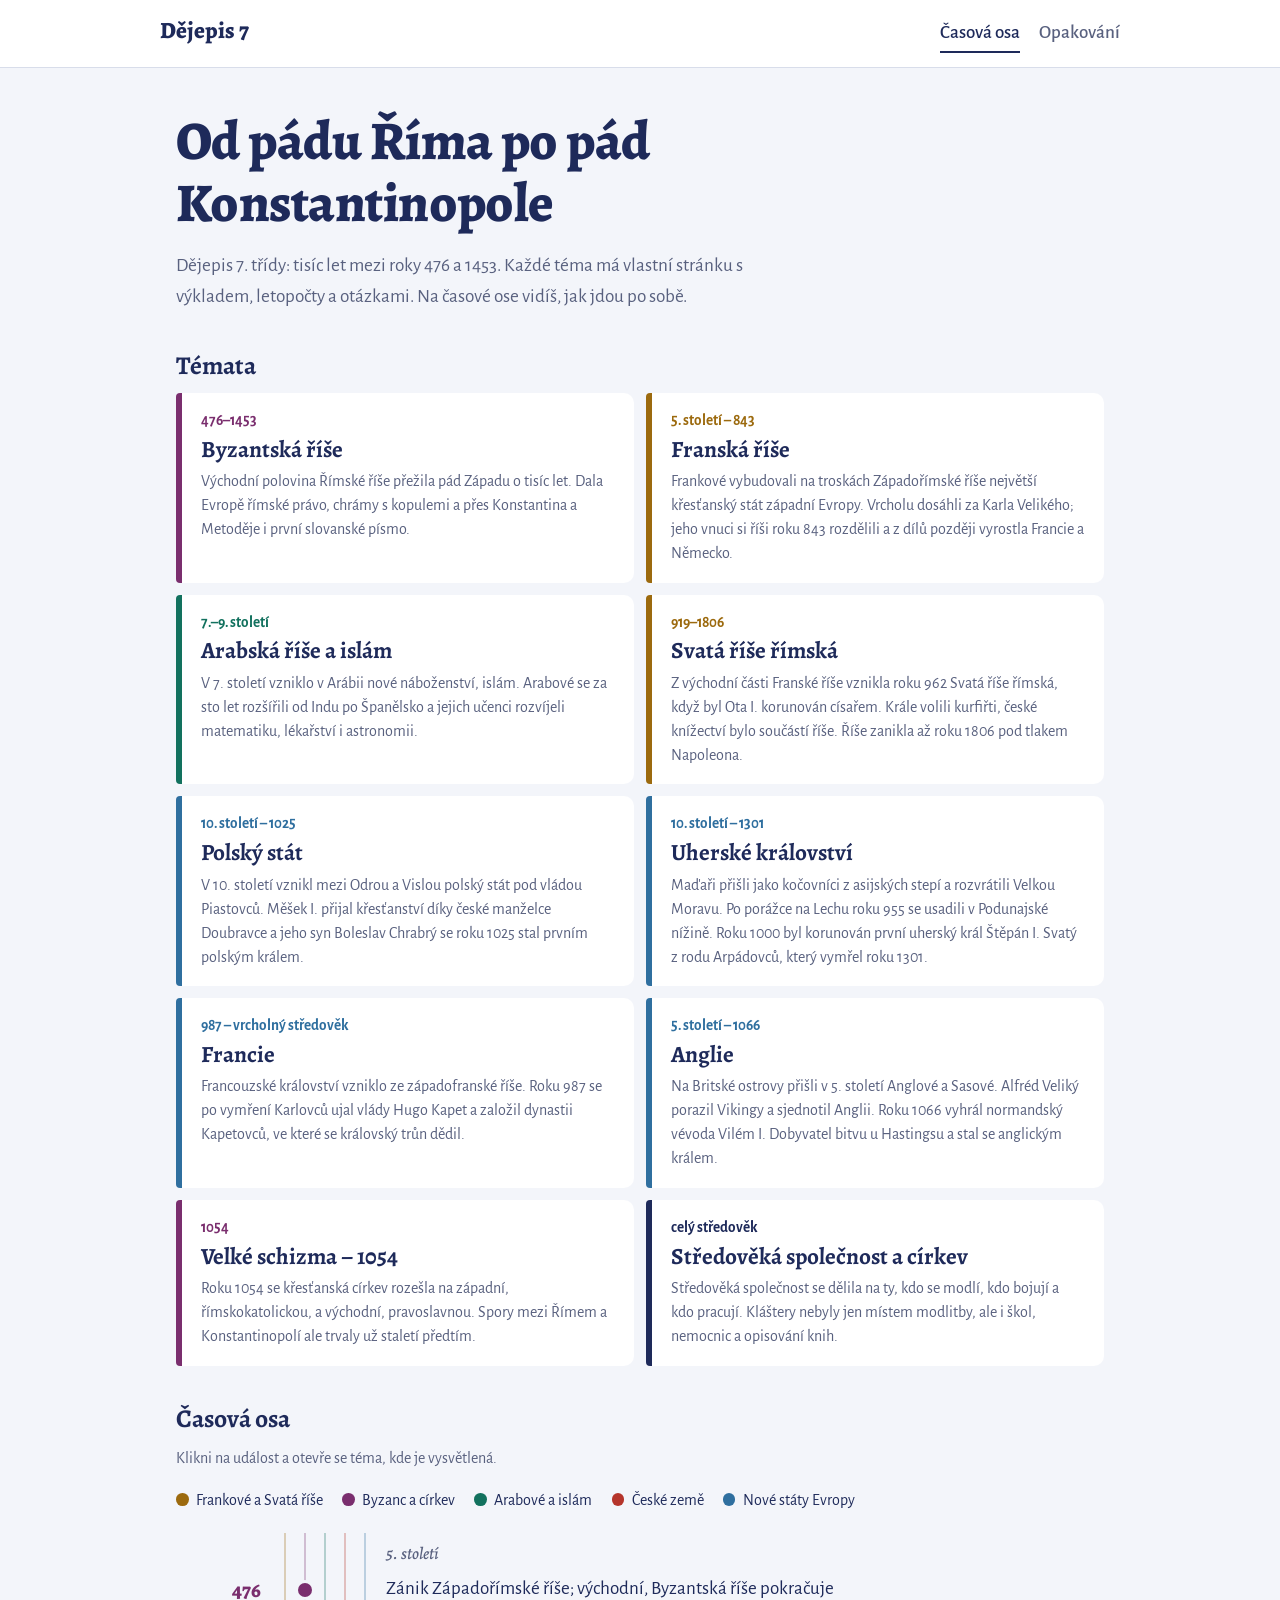
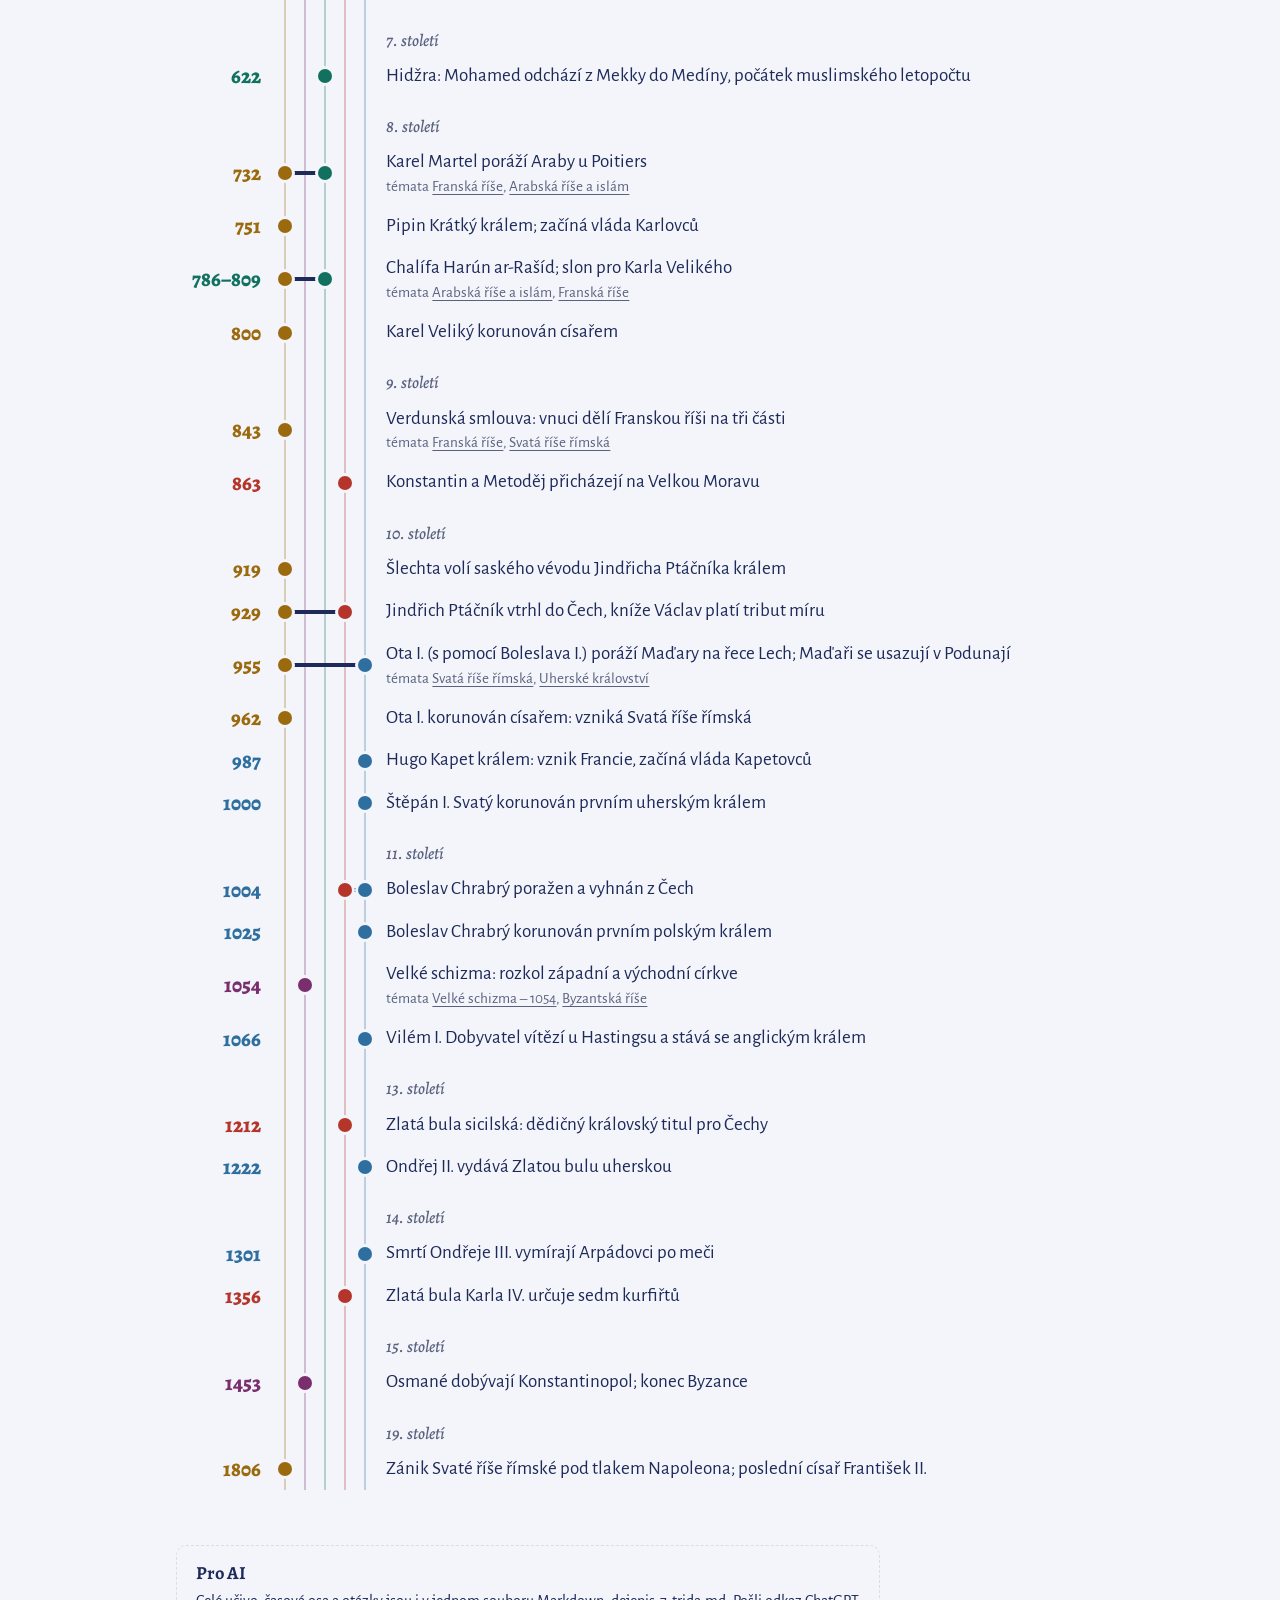
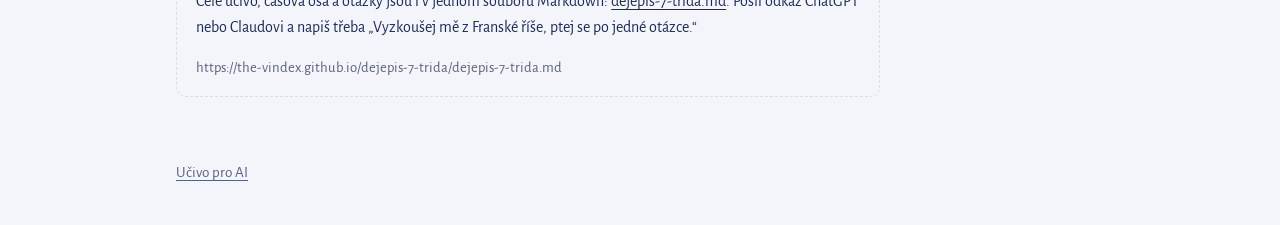
==== commit 1d209f4a: "Svatá říše: pryč s tím, co není v sešitě (Vratislav II., Štaufové, Wormský konkordát) Zlaté buly 121" ====
--- a/docs/index.html
+++ b/docs/index.html
@@ -7,7 +7,7 @@
 <p>Dějepis 7. třídy: tisíc let mezi roky 476 a 1453. Každé téma má vlastní stránku s výkladem, letopočty a otázkami. Na časové ose vidíš, jak jdou po sobě.</p></section>
 <section class="topics"><h2>Témata</h2><ol class="topic-list"><li class="byz"><a href="byzantska-rise.html"><span class="span">476–1453</span><strong>Byzantská říše</strong><span class="sum">Východní polovina Římské říše přežila pád Západu o tisíc let. Dala Evropě římské právo, chrámy s kopulemi a přes Konstantina a Metoděje i první slovanské písmo.</span></a></li><li class="rise"><a href="franska-rise.html"><span class="span">5. století – 843</span><strong>Franská říše</strong><span class="sum">Frankové vybudovali na troskách Západořímské říše největší křesťanský stát západní Evropy. Vrcholu dosáhli za Karla Velikého; jeho vnuci si říši roku 843 rozdělili a z dílů později vyrostla Francie a Německo.</span></a></li><li class="isl"><a href="arabska-rise-a-islam.html"><span class="span">7.–9. století</span><strong>Arabská říše a islám</strong><span class="sum">V 7. století vzniklo v Arábii nové náboženství, islám. Arabové se za sto let rozšířili od Indu po Španělsko a jejich učenci rozvíjeli matematiku, lékařství i astronomii.</span></a></li><li class="rise"><a href="svata-rise-rimska.html"><span class="span">919–1806</span><strong>Svatá říše římská</strong><span class="sum">Z východní části Franské říše vznikla roku 962 Svatá říše římská, když byl Ota I. korunován císařem. Krále volili kurfiřti, české knížectví bylo součástí říše. Říše zanikla až roku 1806 pod tlakem Napoleona.</span></a></li><li class="st"><a href="polsky-stat.html"><span class="span">10. století – 1025</span><strong>Polský stát</strong><span class="sum">V 10. století vznikl mezi Odrou a Vislou polský stát pod vládou Piastovců. Měšek I. přijal křesťanství díky české manželce Doubravce a jeho syn Boleslav Chrabrý se roku 1025 stal prvním polským králem.</span></a></li><li class="st"><a href="uherske-kralovstvi.html"><span class="span">10. století – 1301</span><strong>Uherské království</strong><span class="sum">Maďaři přišli jako kočovníci z asijských stepí a rozvrátili Velkou Moravu. Po porážce na Lechu roku 955 se usadili v Podunajské nížině. Roku 1000 byl korunován první uherský král Štěpán I. Svatý z rodu Arpádovců, který vymřel roku 1301.</span></a></li><li class="st"><a href="francie.html"><span class="span">987 – vrcholný středověk</span><strong>Francie</strong><span class="sum">Francouzské království vzniklo ze západofranské říše. Roku 987 se po vymření Karlovců ujal vlády Hugo Kapet a založil dynastii Kapetovců, ve které se královský trůn dědil.</span></a></li><li class="st"><a href="anglie.html"><span class="span">5. století – 1066</span><strong>Anglie</strong><span class="sum">Na Britské ostrovy přišli v 5. století Anglové a Sasové. Alfréd Veliký porazil Vikingy a sjednotil Anglii. Roku 1066 vyhrál normandský vévoda Vilém I. Dobyvatel bitvu u Hastingsu a stal se anglickým králem.</span></a></li><li class="byz"><a href="velke-schizma.html"><span class="span">1054</span><strong>Velké schizma – 1054</strong><span class="sum">Roku 1054 se křesťanská církev rozešla na západní, římskokatolickou, a východní, pravoslavnou. Spory mezi Římem a Konstantinopolí ale trvaly už staletí předtím.</span></a></li><li class="ink"><a href="stredoveka-spolecnost.html"><span class="span">celý středověk</span><strong>Středověká společnost a církev</strong><span class="sum">Středověká společnost se dělila na ty, kdo se modlí, kdo bojují a kdo pracují. Kláštery nebyly jen místem modlitby, ale i škol, nemocnic a opisování knih.</span></a></li></ol></section>
 <section id="osa" class="osa-wrap"><h2>Časová osa</h2><p class="hint">Klikni na událost a otevře se téma, kde je vysvětlená.</p>
-<ul class="legend"><li class="rise">Frankové a Svatá říše</li><li class="byz">Byzanc a církev</li><li class="isl">Arabové a islám</li><li class="cz">České země</li><li class="st">Nové státy Evropy</li></ul><ol class="osa"><li class="century"><span>5. století</span></li><li class="ev byz"><span class="year">476</span><span class="lanes"><i class="dot byz" style="--lane:1"></i></span><a href="byzantska-rise.html">Zánik Západořímské říše; východní, Byzantská říše pokračuje</a></li><li class="century"><span>7. století</span></li><li class="ev isl"><span class="year">622</span><span class="lanes"><i class="dot isl" style="--lane:2"></i></span><a href="arabska-rise-a-islam.html">Hidžra: Mohamed odchází z Mekky do Medíny, počátek muslimského letopočtu</a></li><li class="century"><span>8. století</span></li><li class="ev rise"><span class="year">732</span><span class="lanes"><i class="bridge" style="--a:0;--b:2"></i><i class="dot rise" style="--lane:0"></i><i class="dot isl" style="--lane:2"></i></span><span class="what">Karel Martel poráží Araby u Poitiers<span class="also">témata <a href="franska-rise.html">Franská říše</a>, <a href="arabska-rise-a-islam.html">Arabská říše a islám</a></span></span></li><li class="ev rise"><span class="year">751</span><span class="lanes"><i class="dot rise" style="--lane:0"></i></span><a href="franska-rise.html">Pipin Krátký králem; začíná vláda Karlovců</a></li><li class="ev isl"><span class="year">786–809</span><span class="lanes"><i class="bridge" style="--a:0;--b:2"></i><i class="dot isl" style="--lane:2"></i><i class="dot rise" style="--lane:0"></i></span><span class="what">Chalífa Harún ar-Rašíd; slon pro Karla Velikého<span class="also">témata <a href="arabska-rise-a-islam.html">Arabská říše a islám</a>, <a href="franska-rise.html">Franská říše</a></span></span></li><li class="ev rise"><span class="year">800</span><span class="lanes"><i class="dot rise" style="--lane:0"></i></span><a href="franska-rise.html">Karel Veliký korunován císařem</a></li><li class="century"><span>9. století</span></li><li class="ev rise"><span class="year">843</span><span class="lanes"><i class="dot rise" style="--lane:0"></i></span><span class="what">Verdunská smlouva: vnuci dělí Franskou říši na tři části<span class="also">témata <a href="franska-rise.html">Franská říše</a>, <a href="svata-rise-rimska.html">Svatá říše římská</a></span></span></li><li class="ev cz"><span class="year">863</span><span class="lanes"><i class="dot cz" style="--lane:3"></i></span><a href="byzantska-rise.html">Konstantin a Metoděj přicházejí na Velkou Moravu</a></li><li class="century"><span>10. století</span></li><li class="ev rise"><span class="year">919</span><span class="lanes"><i class="dot rise" style="--lane:0"></i></span><a href="svata-rise-rimska.html">Šlechta volí saského vévodu Jindřicha Ptáčníka králem</a></li><li class="ev rise"><span class="year">929</span><span class="lanes"><i class="bridge" style="--a:0;--b:3"></i><i class="dot rise" style="--lane:0"></i><i class="dot cz" style="--lane:3"></i></span><a href="svata-rise-rimska.html">Jindřich Ptáčník vtrhl do Čech, kníže Václav platí tribut míru</a></li><li class="ev rise"><span class="year">955</span><span class="lanes"><i class="bridge" style="--a:0;--b:4"></i><i class="dot rise" style="--lane:0"></i><i class="dot st" style="--lane:4"></i></span><span class="what">Ota I. (s pomocí Boleslava I.) poráží Maďary na řece Lech; Maďaři se usazují v Podunají<span class="also">témata <a href="svata-rise-rimska.html">Svatá říše římská</a>, <a href="uherske-kralovstvi.html">Uherské království</a></span></span></li><li class="ev rise"><span class="year">962</span><span class="lanes"><i class="dot rise" style="--lane:0"></i></span><a href="svata-rise-rimska.html">Ota I. korunován císařem: vzniká Svatá říše římská</a></li><li class="ev st"><span class="year">987</span><span class="lanes"><i class="dot st" style="--lane:4"></i></span><a href="francie.html">Hugo Kapet králem: vznik Francie, začíná vláda Kapetovců</a></li><li class="ev st"><span class="year">1000</span><span class="lanes"><i class="dot st" style="--lane:4"></i></span><a href="uherske-kralovstvi.html">Štěpán I. Svatý korunován prvním uherským králem</a></li><li class="century"><span>11. století</span></li><li class="ev st"><span class="year">1004</span><span class="lanes"><i class="bridge" style="--a:3;--b:4"></i><i class="dot st" style="--lane:4"></i><i class="dot cz" style="--lane:3"></i></span><a href="polsky-stat.html">Boleslav Chrabrý poražen a vyhnán z Čech</a></li><li class="ev st"><span class="year">1025</span><span class="lanes"><i class="dot st" style="--lane:4"></i></span><a href="polsky-stat.html">Boleslav Chrabrý korunován prvním polským králem</a></li><li class="ev byz"><span class="year">1054</span><span class="lanes"><i class="dot byz" style="--lane:1"></i></span><span class="what">Velké schizma: rozkol západní a východní církve<span class="also">témata <a href="velke-schizma.html">Velké schizma – 1054</a>, <a href="byzantska-rise.html">Byzantská říše</a></span></span></li><li class="ev st"><span class="year">1066</span><span class="lanes"><i class="dot st" style="--lane:4"></i></span><a href="anglie.html">Vilém I. Dobyvatel vítězí u Hastingsu a stává se anglickým králem</a></li><li class="ev cz"><span class="year">1085</span><span class="lanes"><i class="dot cz" style="--lane:3"></i></span><a href="svata-rise-rimska.html">Vratislav II. první český král (jen pro sebe)</a></li><li class="century"><span>13. století</span></li><li class="ev cz"><span class="year">1212</span><span class="lanes"><i class="dot cz" style="--lane:3"></i></span><a href="svata-rise-rimska.html">Zlatá bula sicilská: dědičný královský titul pro Čechy</a></li><li class="ev st"><span class="year">1222</span><span class="lanes"><i class="dot st" style="--lane:4"></i></span><a href="uherske-kralovstvi.html">Ondřej II. vydává Zlatou bulu uherskou</a></li><li class="century"><span>14. století</span></li><li class="ev st"><span class="year">1301</span><span class="lanes"><i class="dot st" style="--lane:4"></i></span><a href="uherske-kralovstvi.html">Smrtí Ondřeje III. vymírají Arpádovci po meči</a></li><li class="ev cz"><span class="year">1356</span><span class="lanes"><i class="dot cz" style="--lane:3"></i></span><a href="svata-rise-rimska.html">Zlatá bula Karla IV. určuje sedm kurfiřtů</a></li><li class="century"><span>15. století</span></li><li class="ev byz"><span class="year">1453</span><span class="lanes"><i class="dot byz" style="--lane:1"></i></span><a href="byzantska-rise.html">Osmané dobývají Konstantinopol; konec Byzance</a></li><li class="century"><span>19. století</span></li><li class="ev rise"><span class="year">1806</span><span class="lanes"><i class="dot rise" style="--lane:0"></i></span><a href="svata-rise-rimska.html">Zánik Svaté říše římské pod tlakem Napoleona; poslední císař František II.</a></li></ol></section>
+<ul class="legend"><li class="rise">Frankové a Svatá říše</li><li class="byz">Byzanc a církev</li><li class="isl">Arabové a islám</li><li class="cz">České země</li><li class="st">Nové státy Evropy</li></ul><ol class="osa"><li class="century"><span>5. století</span></li><li class="ev byz"><span class="year">476</span><span class="lanes"><i class="dot byz" style="--lane:1"></i></span><a href="byzantska-rise.html">Zánik Západořímské říše; východní, Byzantská říše pokračuje</a></li><li class="century"><span>7. století</span></li><li class="ev isl"><span class="year">622</span><span class="lanes"><i class="dot isl" style="--lane:2"></i></span><a href="arabska-rise-a-islam.html">Hidžra: Mohamed odchází z Mekky do Medíny, počátek muslimského letopočtu</a></li><li class="century"><span>8. století</span></li><li class="ev rise"><span class="year">732</span><span class="lanes"><i class="bridge" style="--a:0;--b:2"></i><i class="dot rise" style="--lane:0"></i><i class="dot isl" style="--lane:2"></i></span><span class="what">Karel Martel poráží Araby u Poitiers<span class="also">témata <a href="franska-rise.html">Franská říše</a>, <a href="arabska-rise-a-islam.html">Arabská říše a islám</a></span></span></li><li class="ev rise"><span class="year">751</span><span class="lanes"><i class="dot rise" style="--lane:0"></i></span><a href="franska-rise.html">Pipin Krátký králem; začíná vláda Karlovců</a></li><li class="ev isl"><span class="year">786–809</span><span class="lanes"><i class="bridge" style="--a:0;--b:2"></i><i class="dot isl" style="--lane:2"></i><i class="dot rise" style="--lane:0"></i></span><span class="what">Chalífa Harún ar-Rašíd; slon pro Karla Velikého<span class="also">témata <a href="arabska-rise-a-islam.html">Arabská říše a islám</a>, <a href="franska-rise.html">Franská říše</a></span></span></li><li class="ev rise"><span class="year">800</span><span class="lanes"><i class="dot rise" style="--lane:0"></i></span><a href="franska-rise.html">Karel Veliký korunován císařem</a></li><li class="century"><span>9. století</span></li><li class="ev rise"><span class="year">843</span><span class="lanes"><i class="dot rise" style="--lane:0"></i></span><span class="what">Verdunská smlouva: vnuci dělí Franskou říši na tři části<span class="also">témata <a href="franska-rise.html">Franská říše</a>, <a href="svata-rise-rimska.html">Svatá říše římská</a></span></span></li><li class="ev cz"><span class="year">863</span><span class="lanes"><i class="dot cz" style="--lane:3"></i></span><a href="byzantska-rise.html">Konstantin a Metoděj přicházejí na Velkou Moravu</a></li><li class="century"><span>10. století</span></li><li class="ev rise"><span class="year">919</span><span class="lanes"><i class="dot rise" style="--lane:0"></i></span><a href="svata-rise-rimska.html">Šlechta volí saského vévodu Jindřicha Ptáčníka králem</a></li><li class="ev rise"><span class="year">929</span><span class="lanes"><i class="bridge" style="--a:0;--b:3"></i><i class="dot rise" style="--lane:0"></i><i class="dot cz" style="--lane:3"></i></span><a href="svata-rise-rimska.html">Jindřich Ptáčník vtrhl do Čech, kníže Václav platí tribut míru</a></li><li class="ev rise"><span class="year">955</span><span class="lanes"><i class="bridge" style="--a:0;--b:4"></i><i class="dot rise" style="--lane:0"></i><i class="dot st" style="--lane:4"></i></span><span class="what">Ota I. (s pomocí Boleslava I.) poráží Maďary na řece Lech; Maďaři se usazují v Podunají<span class="also">témata <a href="svata-rise-rimska.html">Svatá říše římská</a>, <a href="uherske-kralovstvi.html">Uherské království</a></span></span></li><li class="ev rise"><span class="year">962</span><span class="lanes"><i class="dot rise" style="--lane:0"></i></span><a href="svata-rise-rimska.html">Ota I. korunován císařem: vzniká Svatá říše římská</a></li><li class="ev st"><span class="year">987</span><span class="lanes"><i class="dot st" style="--lane:4"></i></span><a href="francie.html">Hugo Kapet králem: vznik Francie, začíná vláda Kapetovců</a></li><li class="ev st"><span class="year">1000</span><span class="lanes"><i class="dot st" style="--lane:4"></i></span><a href="uherske-kralovstvi.html">Štěpán I. Svatý korunován prvním uherským králem</a></li><li class="century"><span>11. století</span></li><li class="ev st"><span class="year">1004</span><span class="lanes"><i class="bridge" style="--a:3;--b:4"></i><i class="dot st" style="--lane:4"></i><i class="dot cz" style="--lane:3"></i></span><a href="polsky-stat.html">Boleslav Chrabrý poražen a vyhnán z Čech</a></li><li class="ev st"><span class="year">1025</span><span class="lanes"><i class="dot st" style="--lane:4"></i></span><a href="polsky-stat.html">Boleslav Chrabrý korunován prvním polským králem</a></li><li class="ev byz"><span class="year">1054</span><span class="lanes"><i class="dot byz" style="--lane:1"></i></span><span class="what">Velké schizma: rozkol západní a východní církve<span class="also">témata <a href="velke-schizma.html">Velké schizma – 1054</a>, <a href="byzantska-rise.html">Byzantská říše</a></span></span></li><li class="ev st"><span class="year">1066</span><span class="lanes"><i class="dot st" style="--lane:4"></i></span><a href="anglie.html">Vilém I. Dobyvatel vítězí u Hastingsu a stává se anglickým králem</a></li><li class="century"><span>13. století</span></li><li class="ev cz"><span class="year">1212</span><span class="lanes"><i class="dot cz" style="--lane:3"></i></span><a href="svata-rise-rimska.html">Zlatá bula sicilská: dědičný královský titul pro Čechy</a></li><li class="ev st"><span class="year">1222</span><span class="lanes"><i class="dot st" style="--lane:4"></i></span><a href="uherske-kralovstvi.html">Ondřej II. vydává Zlatou bulu uherskou</a></li><li class="century"><span>14. století</span></li><li class="ev st"><span class="year">1301</span><span class="lanes"><i class="dot st" style="--lane:4"></i></span><a href="uherske-kralovstvi.html">Smrtí Ondřeje III. vymírají Arpádovci po meči</a></li><li class="ev cz"><span class="year">1356</span><span class="lanes"><i class="dot cz" style="--lane:3"></i></span><a href="svata-rise-rimska.html">Zlatá bula Karla IV. určuje sedm kurfiřtů</a></li><li class="century"><span>15. století</span></li><li class="ev byz"><span class="year">1453</span><span class="lanes"><i class="dot byz" style="--lane:1"></i></span><a href="byzantska-rise.html">Osmané dobývají Konstantinopol; konec Byzance</a></li><li class="century"><span>19. století</span></li><li class="ev rise"><span class="year">1806</span><span class="lanes"><i class="dot rise" style="--lane:0"></i></span><a href="svata-rise-rimska.html">Zánik Svaté říše římské pod tlakem Napoleona; poslední císař František II.</a></li></ol></section>
 <section id="ai" class="ai"><h2>Pro AI</h2>
 <p>Celé učivo, časová osa a otázky jsou i v jednom souboru Markdown:
 <a href="dejepis-7-trida.md">dejepis-7-trida.md</a>. Pošli odkaz ChatGPT nebo Claudovi a napiš třeba
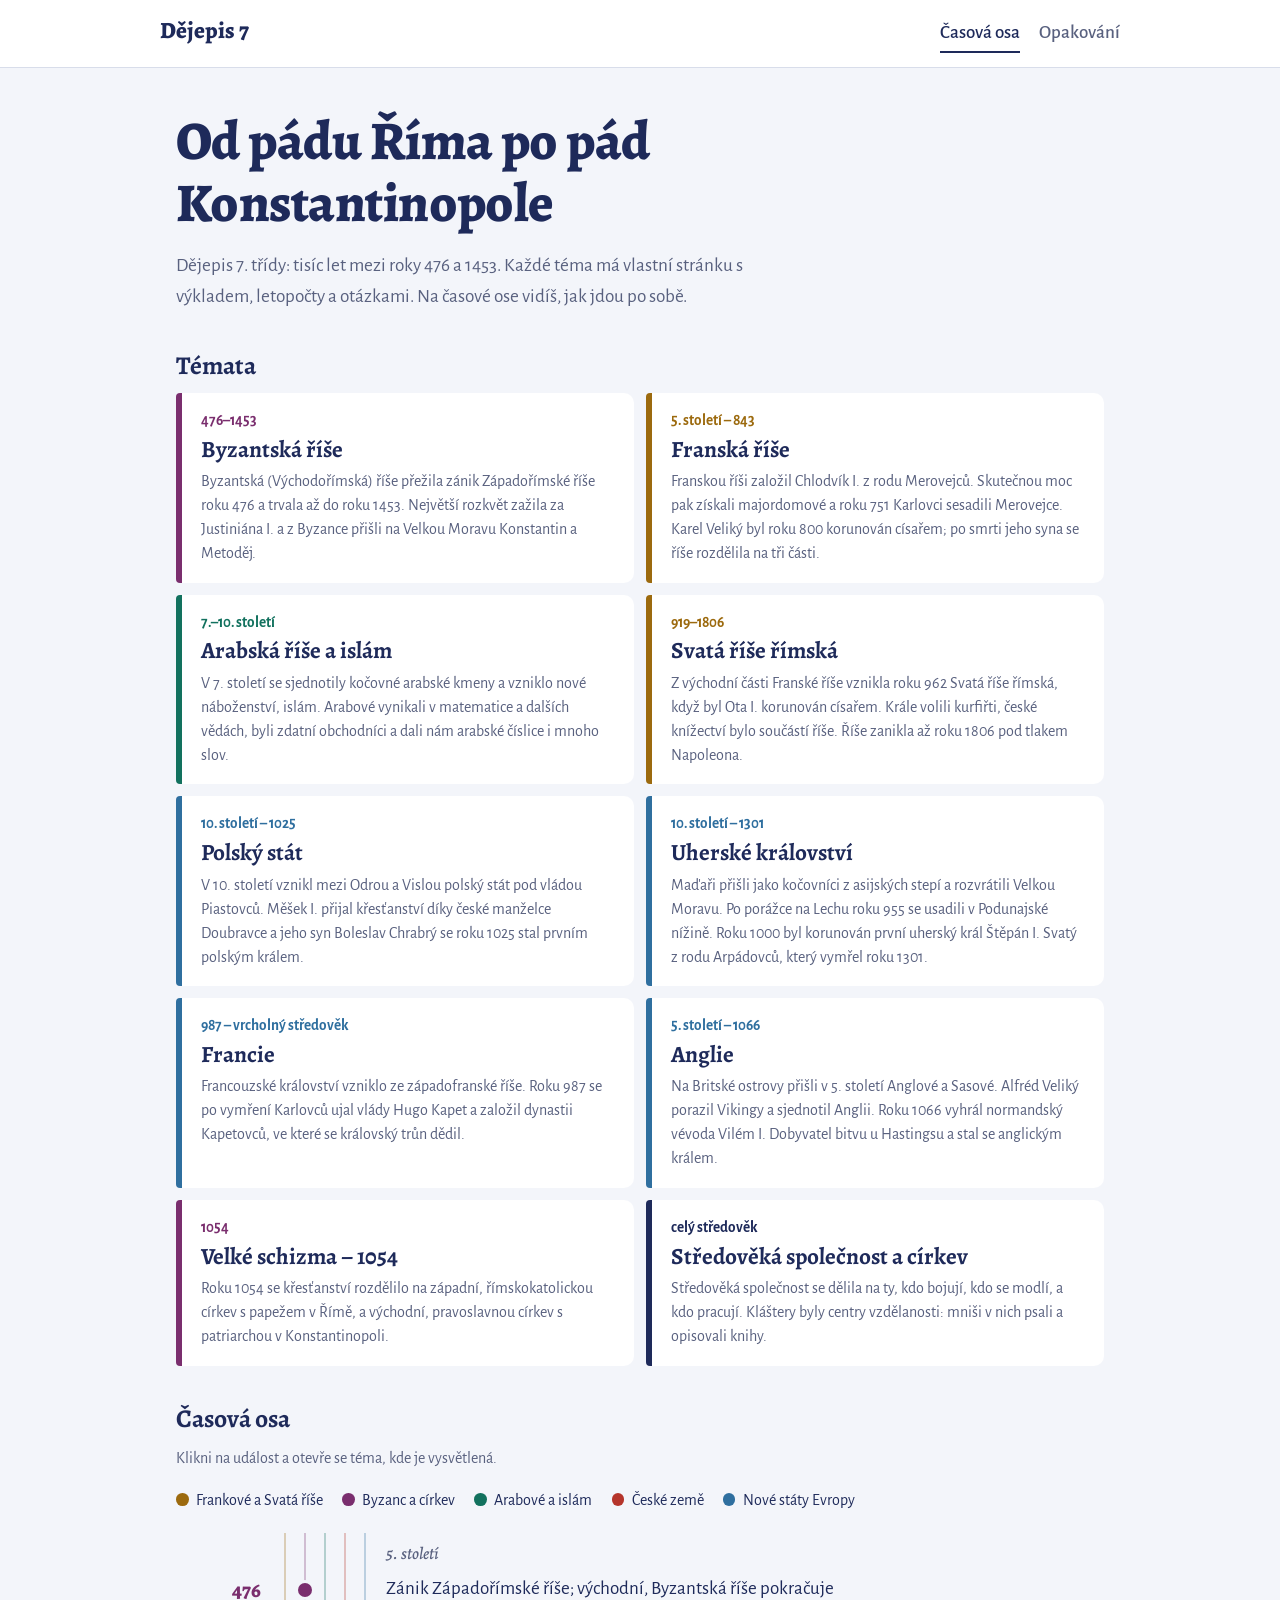
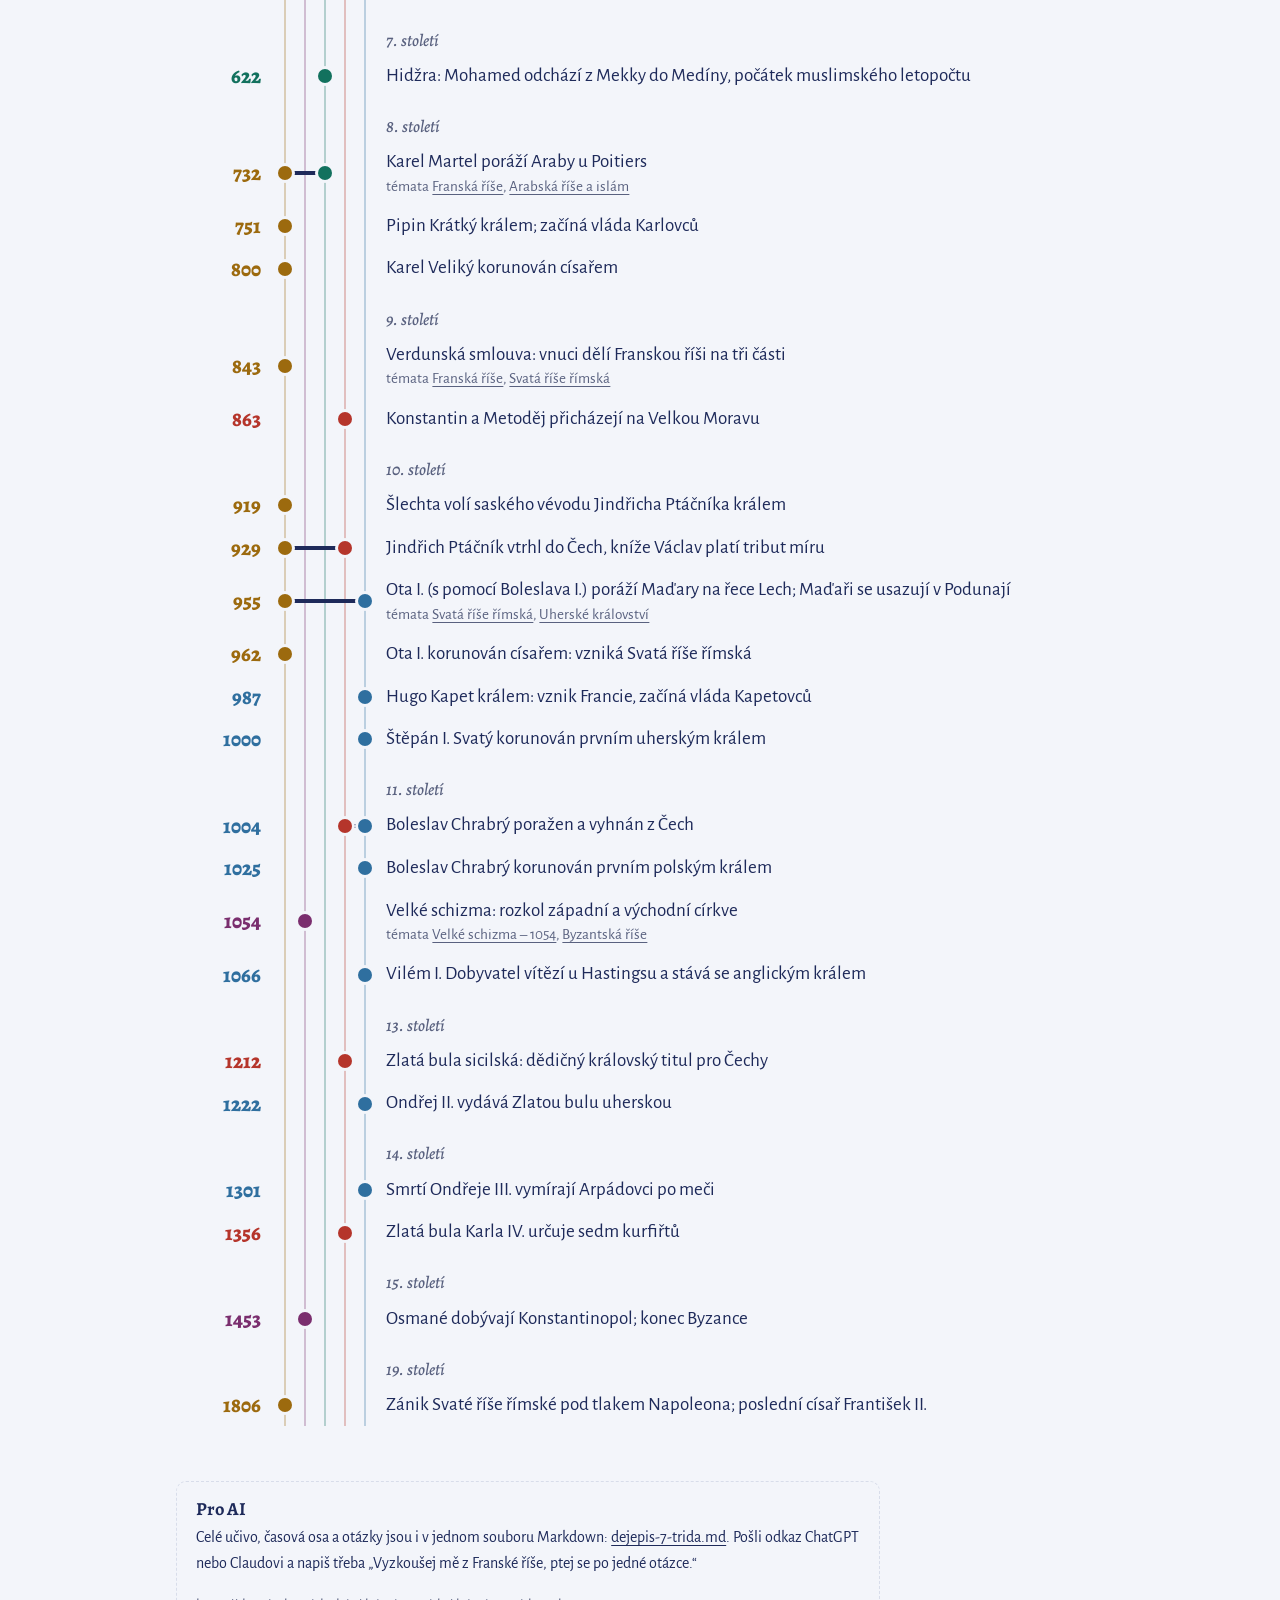
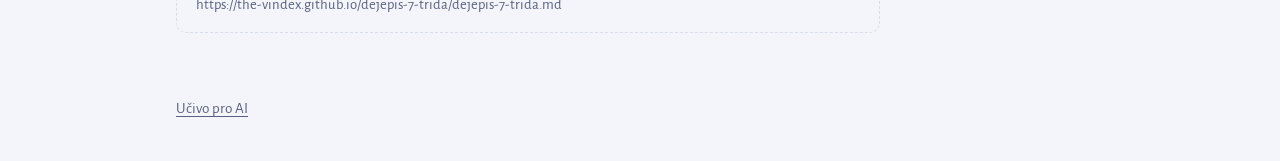
==== commit 2dff7f5b: "Kontrola kapitol 1–11 proti sešitu: přepisy podle fotek, chybějící učivo, podtržené zvýrazněné Přepi" ====
--- a/docs/index.html
+++ b/docs/index.html
@@ -5,9 +5,9 @@
 <nav><a href="index.html#osa" aria-current="page">Časová osa</a><a href="opakovani.html">Opakování</a></nav></header>
 <main><section class="intro"><h1>Od pádu Říma po pád Konstantinopole</h1>
 <p>Dějepis 7. třídy: tisíc let mezi roky 476 a 1453. Každé téma má vlastní stránku s výkladem, letopočty a otázkami. Na časové ose vidíš, jak jdou po sobě.</p></section>
-<section class="topics"><h2>Témata</h2><ol class="topic-list"><li class="byz"><a href="byzantska-rise.html"><span class="span">476–1453</span><strong>Byzantská říše</strong><span class="sum">Východní polovina Římské říše přežila pád Západu o tisíc let. Dala Evropě římské právo, chrámy s kopulemi a přes Konstantina a Metoděje i první slovanské písmo.</span></a></li><li class="rise"><a href="franska-rise.html"><span class="span">5. století – 843</span><strong>Franská říše</strong><span class="sum">Frankové vybudovali na troskách Západořímské říše největší křesťanský stát západní Evropy. Vrcholu dosáhli za Karla Velikého; jeho vnuci si říši roku 843 rozdělili a z dílů později vyrostla Francie a Německo.</span></a></li><li class="isl"><a href="arabska-rise-a-islam.html"><span class="span">7.–9. století</span><strong>Arabská říše a islám</strong><span class="sum">V 7. století vzniklo v Arábii nové náboženství, islám. Arabové se za sto let rozšířili od Indu po Španělsko a jejich učenci rozvíjeli matematiku, lékařství i astronomii.</span></a></li><li class="rise"><a href="svata-rise-rimska.html"><span class="span">919–1806</span><strong>Svatá říše římská</strong><span class="sum">Z východní části Franské říše vznikla roku 962 Svatá říše římská, když byl Ota I. korunován císařem. Krále volili kurfiřti, české knížectví bylo součástí říše. Říše zanikla až roku 1806 pod tlakem Napoleona.</span></a></li><li class="st"><a href="polsky-stat.html"><span class="span">10. století – 1025</span><strong>Polský stát</strong><span class="sum">V 10. století vznikl mezi Odrou a Vislou polský stát pod vládou Piastovců. Měšek I. přijal křesťanství díky české manželce Doubravce a jeho syn Boleslav Chrabrý se roku 1025 stal prvním polským králem.</span></a></li><li class="st"><a href="uherske-kralovstvi.html"><span class="span">10. století – 1301</span><strong>Uherské království</strong><span class="sum">Maďaři přišli jako kočovníci z asijských stepí a rozvrátili Velkou Moravu. Po porážce na Lechu roku 955 se usadili v Podunajské nížině. Roku 1000 byl korunován první uherský král Štěpán I. Svatý z rodu Arpádovců, který vymřel roku 1301.</span></a></li><li class="st"><a href="francie.html"><span class="span">987 – vrcholný středověk</span><strong>Francie</strong><span class="sum">Francouzské království vzniklo ze západofranské říše. Roku 987 se po vymření Karlovců ujal vlády Hugo Kapet a založil dynastii Kapetovců, ve které se královský trůn dědil.</span></a></li><li class="st"><a href="anglie.html"><span class="span">5. století – 1066</span><strong>Anglie</strong><span class="sum">Na Britské ostrovy přišli v 5. století Anglové a Sasové. Alfréd Veliký porazil Vikingy a sjednotil Anglii. Roku 1066 vyhrál normandský vévoda Vilém I. Dobyvatel bitvu u Hastingsu a stal se anglickým králem.</span></a></li><li class="byz"><a href="velke-schizma.html"><span class="span">1054</span><strong>Velké schizma – 1054</strong><span class="sum">Roku 1054 se křesťanská církev rozešla na západní, římskokatolickou, a východní, pravoslavnou. Spory mezi Římem a Konstantinopolí ale trvaly už staletí předtím.</span></a></li><li class="ink"><a href="stredoveka-spolecnost.html"><span class="span">celý středověk</span><strong>Středověká společnost a církev</strong><span class="sum">Středověká společnost se dělila na ty, kdo se modlí, kdo bojují a kdo pracují. Kláštery nebyly jen místem modlitby, ale i škol, nemocnic a opisování knih.</span></a></li></ol></section>
+<section class="topics"><h2>Témata</h2><ol class="topic-list"><li class="byz"><a href="byzantska-rise.html"><span class="span">476–1453</span><strong>Byzantská říše</strong><span class="sum">Byzantská (Východořímská) říše přežila zánik Západořímské říše roku 476 a trvala až do roku 1453. Největší rozkvět zažila za Justiniána I. a z Byzance přišli na Velkou Moravu Konstantin a Metoděj.</span></a></li><li class="rise"><a href="franska-rise.html"><span class="span">5. století – 843</span><strong>Franská říše</strong><span class="sum">Franskou říši založil Chlodvík I. z rodu Merovejců. Skutečnou moc pak získali majordomové a roku 751 Karlovci sesadili Merovejce. Karel Veliký byl roku 800 korunován císařem; po smrti jeho syna se říše rozdělila na tři části.</span></a></li><li class="isl"><a href="arabska-rise-a-islam.html"><span class="span">7.–10. století</span><strong>Arabská říše a islám</strong><span class="sum">V 7. století se sjednotily kočovné arabské kmeny a vzniklo nové náboženství, islám. Arabové vynikali v matematice a dalších vědách, byli zdatní obchodníci a dali nám arabské číslice i mnoho slov.</span></a></li><li class="rise"><a href="svata-rise-rimska.html"><span class="span">919–1806</span><strong>Svatá říše římská</strong><span class="sum">Z východní části Franské říše vznikla roku 962 Svatá říše římská, když byl Ota I. korunován císařem. Krále volili kurfiřti, české knížectví bylo součástí říše. Říše zanikla až roku 1806 pod tlakem Napoleona.</span></a></li><li class="st"><a href="polsky-stat.html"><span class="span">10. století – 1025</span><strong>Polský stát</strong><span class="sum">V 10. století vznikl mezi Odrou a Vislou polský stát pod vládou Piastovců. Měšek I. přijal křesťanství díky české manželce Doubravce a jeho syn Boleslav Chrabrý se roku 1025 stal prvním polským králem.</span></a></li><li class="st"><a href="uherske-kralovstvi.html"><span class="span">10. století – 1301</span><strong>Uherské království</strong><span class="sum">Maďaři přišli jako kočovníci z asijských stepí a rozvrátili Velkou Moravu. Po porážce na Lechu roku 955 se usadili v Podunajské nížině. Roku 1000 byl korunován první uherský král Štěpán I. Svatý z rodu Arpádovců, který vymřel roku 1301.</span></a></li><li class="st"><a href="francie.html"><span class="span">987 – vrcholný středověk</span><strong>Francie</strong><span class="sum">Francouzské království vzniklo ze západofranské říše. Roku 987 se po vymření Karlovců ujal vlády Hugo Kapet a založil dynastii Kapetovců, ve které se královský trůn dědil.</span></a></li><li class="st"><a href="anglie.html"><span class="span">5. století – 1066</span><strong>Anglie</strong><span class="sum">Na Britské ostrovy přišli v 5. století Anglové a Sasové. Alfréd Veliký porazil Vikingy a sjednotil Anglii. Roku 1066 vyhrál normandský vévoda Vilém I. Dobyvatel bitvu u Hastingsu a stal se anglickým králem.</span></a></li><li class="byz"><a href="velke-schizma.html"><span class="span">1054</span><strong>Velké schizma – 1054</strong><span class="sum">Roku 1054 se křesťanství rozdělilo na západní, římskokatolickou církev s papežem v Římě, a východní, pravoslavnou církev s patriarchou v Konstantinopoli.</span></a></li><li class="ink"><a href="stredoveka-spolecnost.html"><span class="span">celý středověk</span><strong>Středověká společnost a církev</strong><span class="sum">Středověká společnost se dělila na ty, kdo bojují, kdo se modlí, a kdo pracují. Kláštery byly centry vzdělanosti: mniši v nich psali a opisovali knihy.</span></a></li></ol></section>
 <section id="osa" class="osa-wrap"><h2>Časová osa</h2><p class="hint">Klikni na událost a otevře se téma, kde je vysvětlená.</p>
-<ul class="legend"><li class="rise">Frankové a Svatá říše</li><li class="byz">Byzanc a církev</li><li class="isl">Arabové a islám</li><li class="cz">České země</li><li class="st">Nové státy Evropy</li></ul><ol class="osa"><li class="century"><span>5. století</span></li><li class="ev byz"><span class="year">476</span><span class="lanes"><i class="dot byz" style="--lane:1"></i></span><a href="byzantska-rise.html">Zánik Západořímské říše; východní, Byzantská říše pokračuje</a></li><li class="century"><span>7. století</span></li><li class="ev isl"><span class="year">622</span><span class="lanes"><i class="dot isl" style="--lane:2"></i></span><a href="arabska-rise-a-islam.html">Hidžra: Mohamed odchází z Mekky do Medíny, počátek muslimského letopočtu</a></li><li class="century"><span>8. století</span></li><li class="ev rise"><span class="year">732</span><span class="lanes"><i class="bridge" style="--a:0;--b:2"></i><i class="dot rise" style="--lane:0"></i><i class="dot isl" style="--lane:2"></i></span><span class="what">Karel Martel poráží Araby u Poitiers<span class="also">témata <a href="franska-rise.html">Franská říše</a>, <a href="arabska-rise-a-islam.html">Arabská říše a islám</a></span></span></li><li class="ev rise"><span class="year">751</span><span class="lanes"><i class="dot rise" style="--lane:0"></i></span><a href="franska-rise.html">Pipin Krátký králem; začíná vláda Karlovců</a></li><li class="ev isl"><span class="year">786–809</span><span class="lanes"><i class="bridge" style="--a:0;--b:2"></i><i class="dot isl" style="--lane:2"></i><i class="dot rise" style="--lane:0"></i></span><span class="what">Chalífa Harún ar-Rašíd; slon pro Karla Velikého<span class="also">témata <a href="arabska-rise-a-islam.html">Arabská říše a islám</a>, <a href="franska-rise.html">Franská říše</a></span></span></li><li class="ev rise"><span class="year">800</span><span class="lanes"><i class="dot rise" style="--lane:0"></i></span><a href="franska-rise.html">Karel Veliký korunován císařem</a></li><li class="century"><span>9. století</span></li><li class="ev rise"><span class="year">843</span><span class="lanes"><i class="dot rise" style="--lane:0"></i></span><span class="what">Verdunská smlouva: vnuci dělí Franskou říši na tři části<span class="also">témata <a href="franska-rise.html">Franská říše</a>, <a href="svata-rise-rimska.html">Svatá říše římská</a></span></span></li><li class="ev cz"><span class="year">863</span><span class="lanes"><i class="dot cz" style="--lane:3"></i></span><a href="byzantska-rise.html">Konstantin a Metoděj přicházejí na Velkou Moravu</a></li><li class="century"><span>10. století</span></li><li class="ev rise"><span class="year">919</span><span class="lanes"><i class="dot rise" style="--lane:0"></i></span><a href="svata-rise-rimska.html">Šlechta volí saského vévodu Jindřicha Ptáčníka králem</a></li><li class="ev rise"><span class="year">929</span><span class="lanes"><i class="bridge" style="--a:0;--b:3"></i><i class="dot rise" style="--lane:0"></i><i class="dot cz" style="--lane:3"></i></span><a href="svata-rise-rimska.html">Jindřich Ptáčník vtrhl do Čech, kníže Václav platí tribut míru</a></li><li class="ev rise"><span class="year">955</span><span class="lanes"><i class="bridge" style="--a:0;--b:4"></i><i class="dot rise" style="--lane:0"></i><i class="dot st" style="--lane:4"></i></span><span class="what">Ota I. (s pomocí Boleslava I.) poráží Maďary na řece Lech; Maďaři se usazují v Podunají<span class="also">témata <a href="svata-rise-rimska.html">Svatá říše římská</a>, <a href="uherske-kralovstvi.html">Uherské království</a></span></span></li><li class="ev rise"><span class="year">962</span><span class="lanes"><i class="dot rise" style="--lane:0"></i></span><a href="svata-rise-rimska.html">Ota I. korunován císařem: vzniká Svatá říše římská</a></li><li class="ev st"><span class="year">987</span><span class="lanes"><i class="dot st" style="--lane:4"></i></span><a href="francie.html">Hugo Kapet králem: vznik Francie, začíná vláda Kapetovců</a></li><li class="ev st"><span class="year">1000</span><span class="lanes"><i class="dot st" style="--lane:4"></i></span><a href="uherske-kralovstvi.html">Štěpán I. Svatý korunován prvním uherským králem</a></li><li class="century"><span>11. století</span></li><li class="ev st"><span class="year">1004</span><span class="lanes"><i class="bridge" style="--a:3;--b:4"></i><i class="dot st" style="--lane:4"></i><i class="dot cz" style="--lane:3"></i></span><a href="polsky-stat.html">Boleslav Chrabrý poražen a vyhnán z Čech</a></li><li class="ev st"><span class="year">1025</span><span class="lanes"><i class="dot st" style="--lane:4"></i></span><a href="polsky-stat.html">Boleslav Chrabrý korunován prvním polským králem</a></li><li class="ev byz"><span class="year">1054</span><span class="lanes"><i class="dot byz" style="--lane:1"></i></span><span class="what">Velké schizma: rozkol západní a východní církve<span class="also">témata <a href="velke-schizma.html">Velké schizma – 1054</a>, <a href="byzantska-rise.html">Byzantská říše</a></span></span></li><li class="ev st"><span class="year">1066</span><span class="lanes"><i class="dot st" style="--lane:4"></i></span><a href="anglie.html">Vilém I. Dobyvatel vítězí u Hastingsu a stává se anglickým králem</a></li><li class="century"><span>13. století</span></li><li class="ev cz"><span class="year">1212</span><span class="lanes"><i class="dot cz" style="--lane:3"></i></span><a href="svata-rise-rimska.html">Zlatá bula sicilská: dědičný královský titul pro Čechy</a></li><li class="ev st"><span class="year">1222</span><span class="lanes"><i class="dot st" style="--lane:4"></i></span><a href="uherske-kralovstvi.html">Ondřej II. vydává Zlatou bulu uherskou</a></li><li class="century"><span>14. století</span></li><li class="ev st"><span class="year">1301</span><span class="lanes"><i class="dot st" style="--lane:4"></i></span><a href="uherske-kralovstvi.html">Smrtí Ondřeje III. vymírají Arpádovci po meči</a></li><li class="ev cz"><span class="year">1356</span><span class="lanes"><i class="dot cz" style="--lane:3"></i></span><a href="svata-rise-rimska.html">Zlatá bula Karla IV. určuje sedm kurfiřtů</a></li><li class="century"><span>15. století</span></li><li class="ev byz"><span class="year">1453</span><span class="lanes"><i class="dot byz" style="--lane:1"></i></span><a href="byzantska-rise.html">Osmané dobývají Konstantinopol; konec Byzance</a></li><li class="century"><span>19. století</span></li><li class="ev rise"><span class="year">1806</span><span class="lanes"><i class="dot rise" style="--lane:0"></i></span><a href="svata-rise-rimska.html">Zánik Svaté říše římské pod tlakem Napoleona; poslední císař František II.</a></li></ol></section>
+<ul class="legend"><li class="rise">Frankové a Svatá říše</li><li class="byz">Byzanc a církev</li><li class="isl">Arabové a islám</li><li class="cz">České země</li><li class="st">Nové státy Evropy</li></ul><ol class="osa"><li class="century"><span>5. století</span></li><li class="ev byz"><span class="year">476</span><span class="lanes"><i class="dot byz" style="--lane:1"></i></span><a href="byzantska-rise.html">Zánik Západořímské říše; východní, Byzantská říše pokračuje</a></li><li class="century"><span>7. století</span></li><li class="ev isl"><span class="year">622</span><span class="lanes"><i class="dot isl" style="--lane:2"></i></span><a href="arabska-rise-a-islam.html">Hidžra: Mohamed odchází z Mekky do Medíny, počátek muslimského letopočtu</a></li><li class="century"><span>8. století</span></li><li class="ev rise"><span class="year">732</span><span class="lanes"><i class="bridge" style="--a:0;--b:2"></i><i class="dot rise" style="--lane:0"></i><i class="dot isl" style="--lane:2"></i></span><span class="what">Karel Martel poráží Araby u Poitiers<span class="also">témata <a href="franska-rise.html">Franská říše</a>, <a href="arabska-rise-a-islam.html">Arabská říše a islám</a></span></span></li><li class="ev rise"><span class="year">751</span><span class="lanes"><i class="dot rise" style="--lane:0"></i></span><a href="franska-rise.html">Pipin Krátký králem; začíná vláda Karlovců</a></li><li class="ev rise"><span class="year">800</span><span class="lanes"><i class="dot rise" style="--lane:0"></i></span><a href="franska-rise.html">Karel Veliký korunován císařem</a></li><li class="century"><span>9. století</span></li><li class="ev rise"><span class="year">843</span><span class="lanes"><i class="dot rise" style="--lane:0"></i></span><span class="what">Verdunská smlouva: vnuci dělí Franskou říši na tři části<span class="also">témata <a href="franska-rise.html">Franská říše</a>, <a href="svata-rise-rimska.html">Svatá říše římská</a></span></span></li><li class="ev cz"><span class="year">863</span><span class="lanes"><i class="dot cz" style="--lane:3"></i></span><a href="byzantska-rise.html">Konstantin a Metoděj přicházejí na Velkou Moravu</a></li><li class="century"><span>10. století</span></li><li class="ev rise"><span class="year">919</span><span class="lanes"><i class="dot rise" style="--lane:0"></i></span><a href="svata-rise-rimska.html">Šlechta volí saského vévodu Jindřicha Ptáčníka králem</a></li><li class="ev rise"><span class="year">929</span><span class="lanes"><i class="bridge" style="--a:0;--b:3"></i><i class="dot rise" style="--lane:0"></i><i class="dot cz" style="--lane:3"></i></span><a href="svata-rise-rimska.html">Jindřich Ptáčník vtrhl do Čech, kníže Václav platí tribut míru</a></li><li class="ev rise"><span class="year">955</span><span class="lanes"><i class="bridge" style="--a:0;--b:4"></i><i class="dot rise" style="--lane:0"></i><i class="dot st" style="--lane:4"></i></span><span class="what">Ota I. (s pomocí Boleslava I.) poráží Maďary na řece Lech; Maďaři se usazují v Podunají<span class="also">témata <a href="svata-rise-rimska.html">Svatá říše římská</a>, <a href="uherske-kralovstvi.html">Uherské království</a></span></span></li><li class="ev rise"><span class="year">962</span><span class="lanes"><i class="dot rise" style="--lane:0"></i></span><a href="svata-rise-rimska.html">Ota I. korunován císařem: vzniká Svatá říše římská</a></li><li class="ev st"><span class="year">987</span><span class="lanes"><i class="dot st" style="--lane:4"></i></span><a href="francie.html">Hugo Kapet králem: vznik Francie, začíná vláda Kapetovců</a></li><li class="ev st"><span class="year">1000</span><span class="lanes"><i class="dot st" style="--lane:4"></i></span><a href="uherske-kralovstvi.html">Štěpán I. Svatý korunován prvním uherským králem</a></li><li class="century"><span>11. století</span></li><li class="ev st"><span class="year">1004</span><span class="lanes"><i class="bridge" style="--a:3;--b:4"></i><i class="dot st" style="--lane:4"></i><i class="dot cz" style="--lane:3"></i></span><a href="polsky-stat.html">Boleslav Chrabrý poražen a vyhnán z Čech</a></li><li class="ev st"><span class="year">1025</span><span class="lanes"><i class="dot st" style="--lane:4"></i></span><a href="polsky-stat.html">Boleslav Chrabrý korunován prvním polským králem</a></li><li class="ev byz"><span class="year">1054</span><span class="lanes"><i class="dot byz" style="--lane:1"></i></span><span class="what">Velké schizma: rozkol západní a východní církve<span class="also">témata <a href="velke-schizma.html">Velké schizma – 1054</a>, <a href="byzantska-rise.html">Byzantská říše</a></span></span></li><li class="ev st"><span class="year">1066</span><span class="lanes"><i class="dot st" style="--lane:4"></i></span><a href="anglie.html">Vilém I. Dobyvatel vítězí u Hastingsu a stává se anglickým králem</a></li><li class="century"><span>13. století</span></li><li class="ev cz"><span class="year">1212</span><span class="lanes"><i class="dot cz" style="--lane:3"></i></span><a href="svata-rise-rimska.html">Zlatá bula sicilská: dědičný královský titul pro Čechy</a></li><li class="ev st"><span class="year">1222</span><span class="lanes"><i class="dot st" style="--lane:4"></i></span><a href="uherske-kralovstvi.html">Ondřej II. vydává Zlatou bulu uherskou</a></li><li class="century"><span>14. století</span></li><li class="ev st"><span class="year">1301</span><span class="lanes"><i class="dot st" style="--lane:4"></i></span><a href="uherske-kralovstvi.html">Smrtí Ondřeje III. vymírají Arpádovci po meči</a></li><li class="ev cz"><span class="year">1356</span><span class="lanes"><i class="dot cz" style="--lane:3"></i></span><a href="svata-rise-rimska.html">Zlatá bula Karla IV. určuje sedm kurfiřtů</a></li><li class="century"><span>15. století</span></li><li class="ev byz"><span class="year">1453</span><span class="lanes"><i class="dot byz" style="--lane:1"></i></span><a href="byzantska-rise.html">Osmané dobývají Konstantinopol; konec Byzance</a></li><li class="century"><span>19. století</span></li><li class="ev rise"><span class="year">1806</span><span class="lanes"><i class="dot rise" style="--lane:0"></i></span><a href="svata-rise-rimska.html">Zánik Svaté říše římské pod tlakem Napoleona; poslední císař František II.</a></li></ol></section>
 <section id="ai" class="ai"><h2>Pro AI</h2>
 <p>Celé učivo, časová osa a otázky jsou i v jednom souboru Markdown:
 <a href="dejepis-7-trida.md">dejepis-7-trida.md</a>. Pošli odkaz ChatGPT nebo Claudovi a napiš třeba
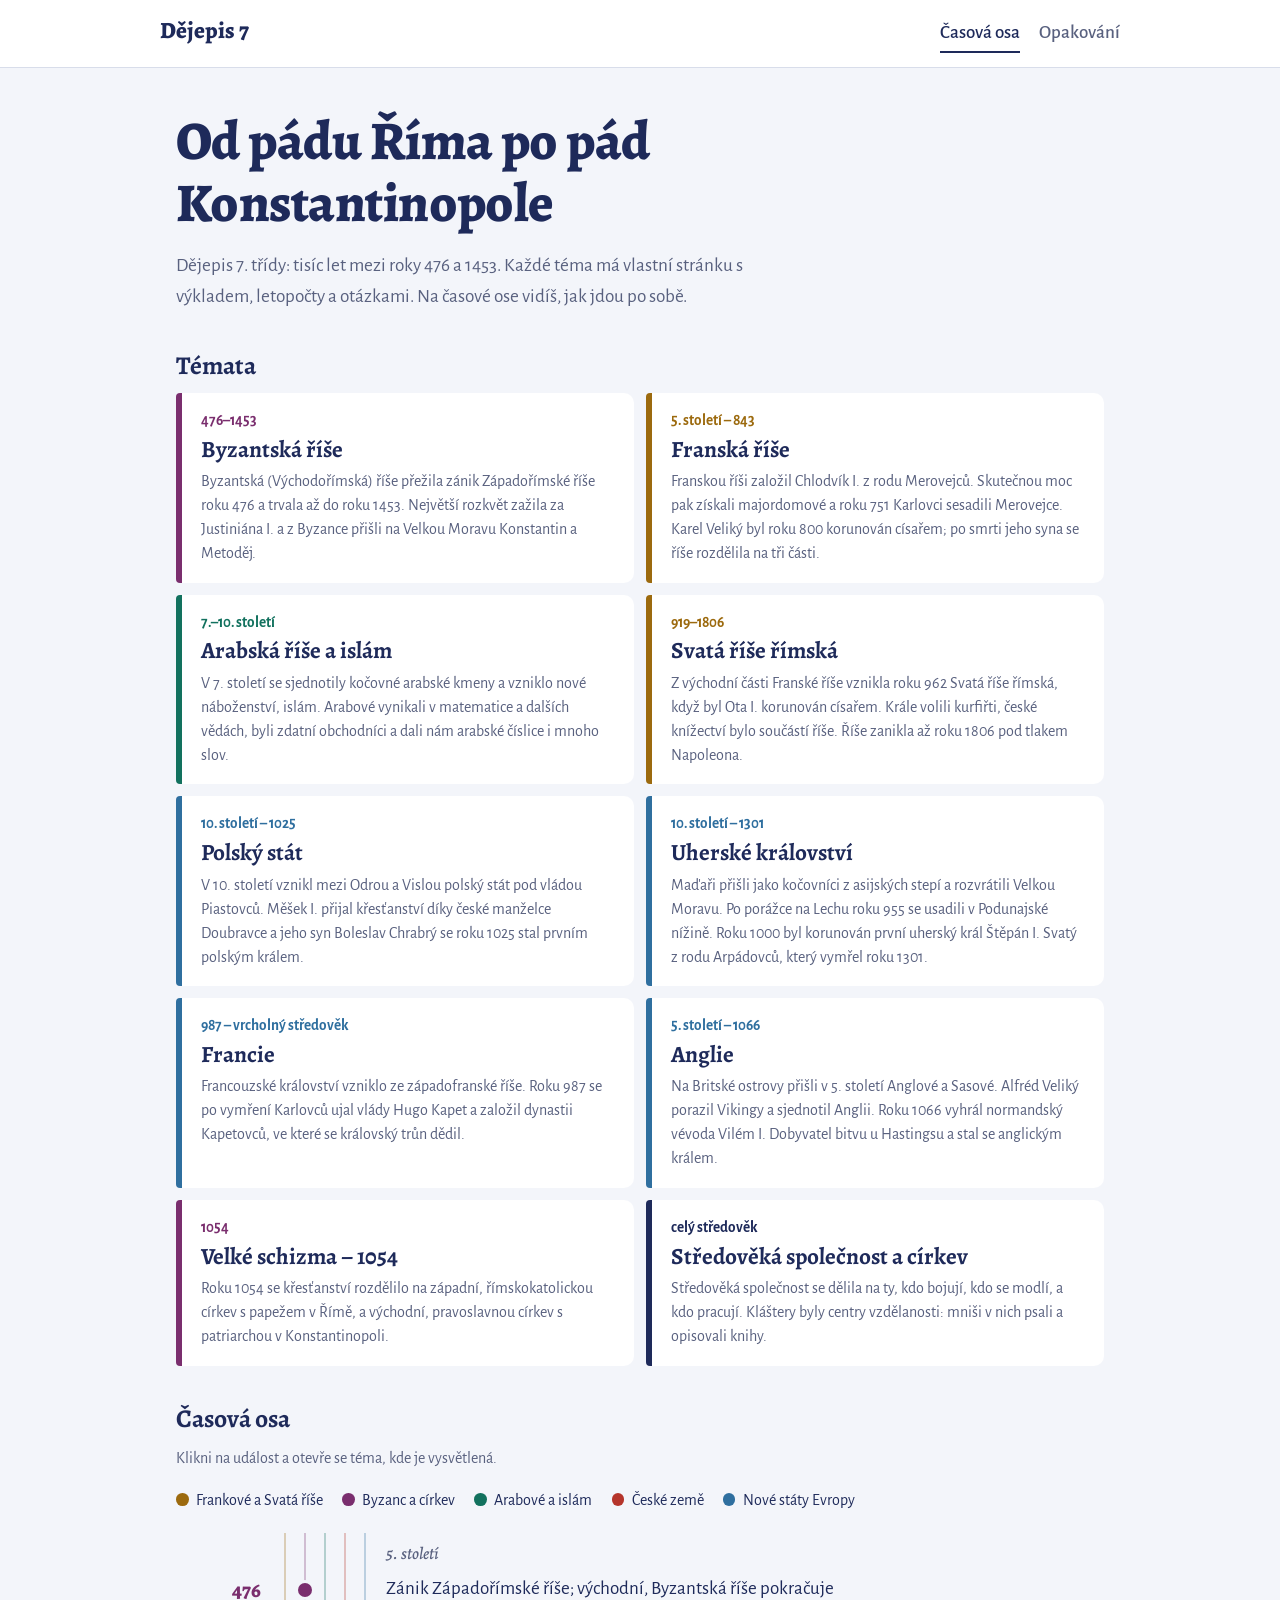
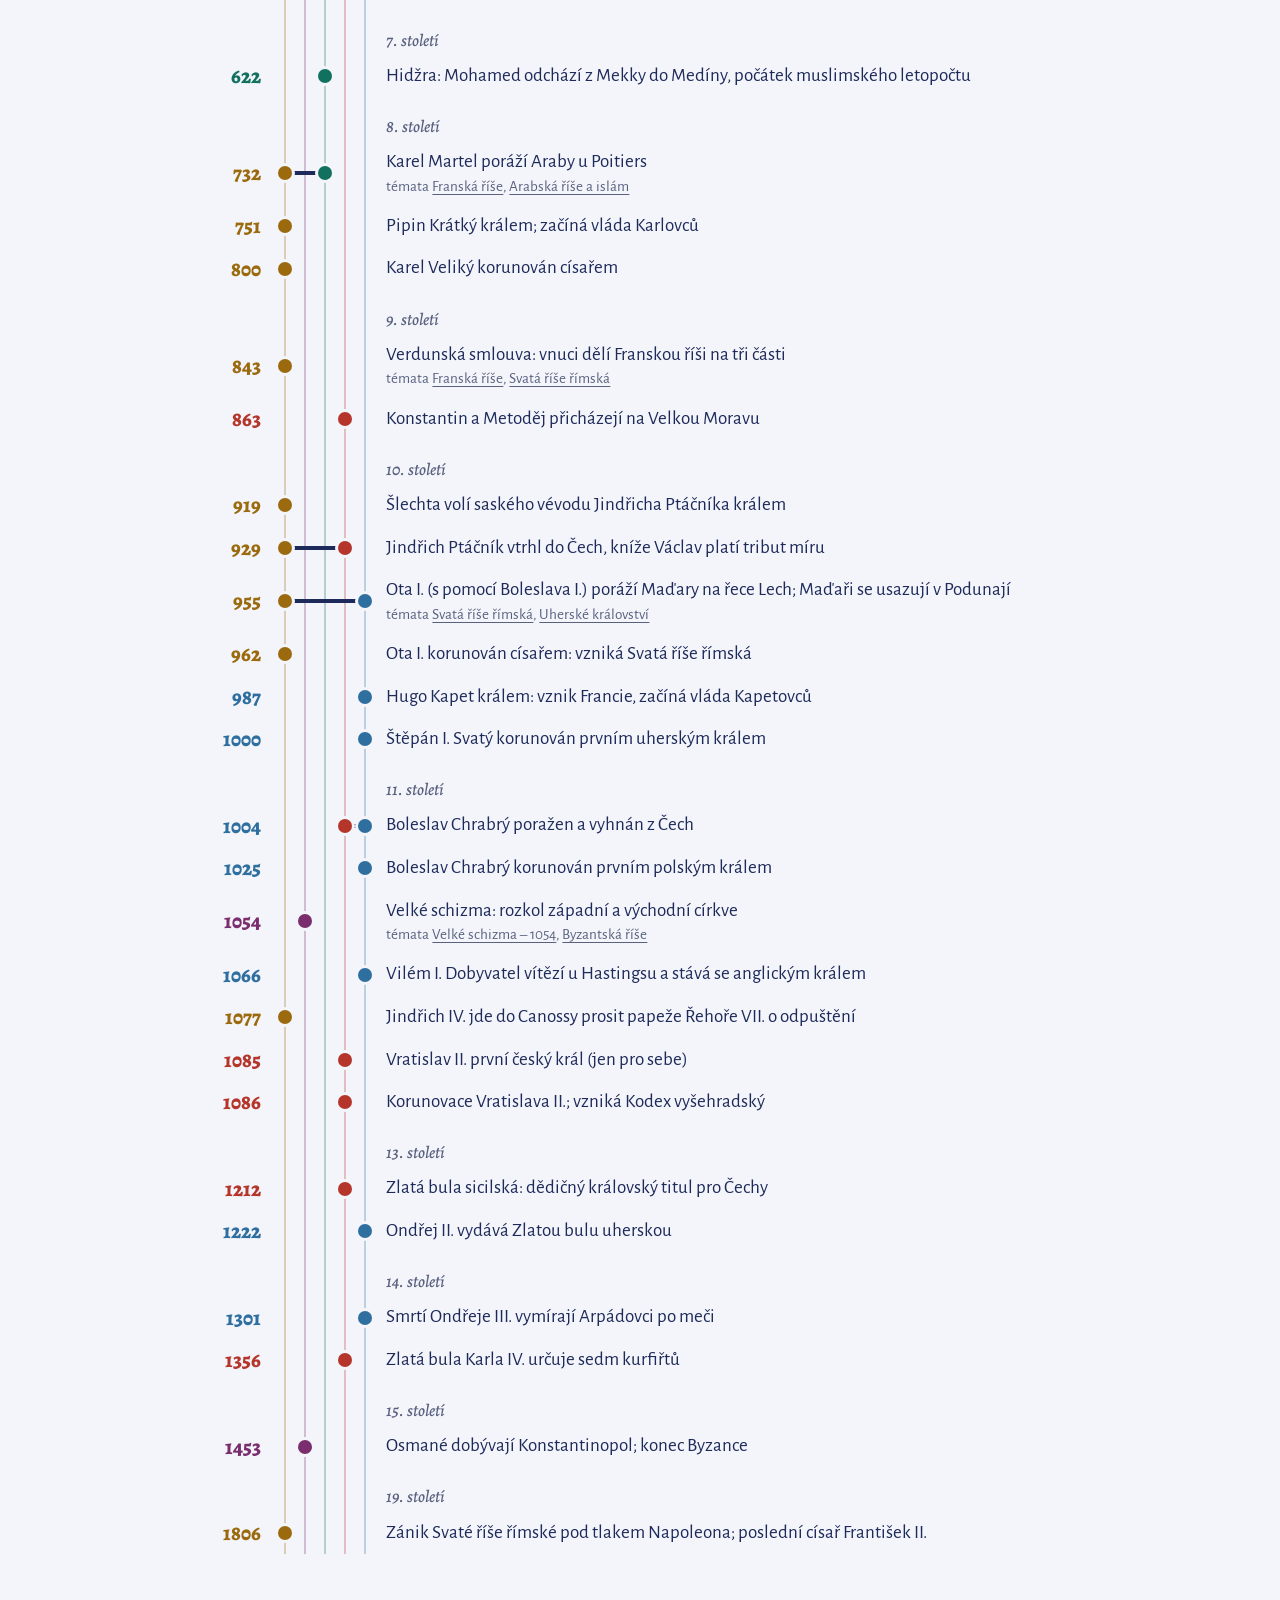
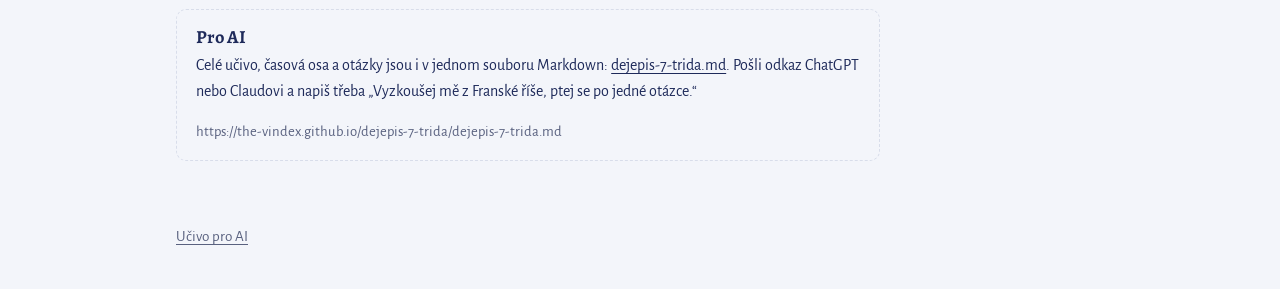
==== commit 192d208f: "Svatá říše: strana 18 sešitu – Vratislav II., Kodex vyšehradský, Canossa 1077 Fotka a přepis nové st" ====
--- a/docs/index.html
+++ b/docs/index.html
@@ -7,7 +7,7 @@
 <p>Dějepis 7. třídy: tisíc let mezi roky 476 a 1453. Každé téma má vlastní stránku s výkladem, letopočty a otázkami. Na časové ose vidíš, jak jdou po sobě.</p></section>
 <section class="topics"><h2>Témata</h2><ol class="topic-list"><li class="byz"><a href="byzantska-rise.html"><span class="span">476–1453</span><strong>Byzantská říše</strong><span class="sum">Byzantská (Východořímská) říše přežila zánik Západořímské říše roku 476 a trvala až do roku 1453. Největší rozkvět zažila za Justiniána I. a z Byzance přišli na Velkou Moravu Konstantin a Metoděj.</span></a></li><li class="rise"><a href="franska-rise.html"><span class="span">5. století – 843</span><strong>Franská říše</strong><span class="sum">Franskou říši založil Chlodvík I. z rodu Merovejců. Skutečnou moc pak získali majordomové a roku 751 Karlovci sesadili Merovejce. Karel Veliký byl roku 800 korunován císařem; po smrti jeho syna se říše rozdělila na tři části.</span></a></li><li class="isl"><a href="arabska-rise-a-islam.html"><span class="span">7.–10. století</span><strong>Arabská říše a islám</strong><span class="sum">V 7. století se sjednotily kočovné arabské kmeny a vzniklo nové náboženství, islám. Arabové vynikali v matematice a dalších vědách, byli zdatní obchodníci a dali nám arabské číslice i mnoho slov.</span></a></li><li class="rise"><a href="svata-rise-rimska.html"><span class="span">919–1806</span><strong>Svatá říše římská</strong><span class="sum">Z východní části Franské říše vznikla roku 962 Svatá říše římská, když byl Ota I. korunován císařem. Krále volili kurfiřti, české knížectví bylo součástí říše. Říše zanikla až roku 1806 pod tlakem Napoleona.</span></a></li><li class="st"><a href="polsky-stat.html"><span class="span">10. století – 1025</span><strong>Polský stát</strong><span class="sum">V 10. století vznikl mezi Odrou a Vislou polský stát pod vládou Piastovců. Měšek I. přijal křesťanství díky české manželce Doubravce a jeho syn Boleslav Chrabrý se roku 1025 stal prvním polským králem.</span></a></li><li class="st"><a href="uherske-kralovstvi.html"><span class="span">10. století – 1301</span><strong>Uherské království</strong><span class="sum">Maďaři přišli jako kočovníci z asijských stepí a rozvrátili Velkou Moravu. Po porážce na Lechu roku 955 se usadili v Podunajské nížině. Roku 1000 byl korunován první uherský král Štěpán I. Svatý z rodu Arpádovců, který vymřel roku 1301.</span></a></li><li class="st"><a href="francie.html"><span class="span">987 – vrcholný středověk</span><strong>Francie</strong><span class="sum">Francouzské království vzniklo ze západofranské říše. Roku 987 se po vymření Karlovců ujal vlády Hugo Kapet a založil dynastii Kapetovců, ve které se královský trůn dědil.</span></a></li><li class="st"><a href="anglie.html"><span class="span">5. století – 1066</span><strong>Anglie</strong><span class="sum">Na Britské ostrovy přišli v 5. století Anglové a Sasové. Alfréd Veliký porazil Vikingy a sjednotil Anglii. Roku 1066 vyhrál normandský vévoda Vilém I. Dobyvatel bitvu u Hastingsu a stal se anglickým králem.</span></a></li><li class="byz"><a href="velke-schizma.html"><span class="span">1054</span><strong>Velké schizma – 1054</strong><span class="sum">Roku 1054 se křesťanství rozdělilo na západní, římskokatolickou církev s papežem v Římě, a východní, pravoslavnou církev s patriarchou v Konstantinopoli.</span></a></li><li class="ink"><a href="stredoveka-spolecnost.html"><span class="span">celý středověk</span><strong>Středověká společnost a církev</strong><span class="sum">Středověká společnost se dělila na ty, kdo bojují, kdo se modlí, a kdo pracují. Kláštery byly centry vzdělanosti: mniši v nich psali a opisovali knihy.</span></a></li></ol></section>
 <section id="osa" class="osa-wrap"><h2>Časová osa</h2><p class="hint">Klikni na událost a otevře se téma, kde je vysvětlená.</p>
-<ul class="legend"><li class="rise">Frankové a Svatá říše</li><li class="byz">Byzanc a církev</li><li class="isl">Arabové a islám</li><li class="cz">České země</li><li class="st">Nové státy Evropy</li></ul><ol class="osa"><li class="century"><span>5. století</span></li><li class="ev byz"><span class="year">476</span><span class="lanes"><i class="dot byz" style="--lane:1"></i></span><a href="byzantska-rise.html">Zánik Západořímské říše; východní, Byzantská říše pokračuje</a></li><li class="century"><span>7. století</span></li><li class="ev isl"><span class="year">622</span><span class="lanes"><i class="dot isl" style="--lane:2"></i></span><a href="arabska-rise-a-islam.html">Hidžra: Mohamed odchází z Mekky do Medíny, počátek muslimského letopočtu</a></li><li class="century"><span>8. století</span></li><li class="ev rise"><span class="year">732</span><span class="lanes"><i class="bridge" style="--a:0;--b:2"></i><i class="dot rise" style="--lane:0"></i><i class="dot isl" style="--lane:2"></i></span><span class="what">Karel Martel poráží Araby u Poitiers<span class="also">témata <a href="franska-rise.html">Franská říše</a>, <a href="arabska-rise-a-islam.html">Arabská říše a islám</a></span></span></li><li class="ev rise"><span class="year">751</span><span class="lanes"><i class="dot rise" style="--lane:0"></i></span><a href="franska-rise.html">Pipin Krátký králem; začíná vláda Karlovců</a></li><li class="ev rise"><span class="year">800</span><span class="lanes"><i class="dot rise" style="--lane:0"></i></span><a href="franska-rise.html">Karel Veliký korunován císařem</a></li><li class="century"><span>9. století</span></li><li class="ev rise"><span class="year">843</span><span class="lanes"><i class="dot rise" style="--lane:0"></i></span><span class="what">Verdunská smlouva: vnuci dělí Franskou říši na tři části<span class="also">témata <a href="franska-rise.html">Franská říše</a>, <a href="svata-rise-rimska.html">Svatá říše římská</a></span></span></li><li class="ev cz"><span class="year">863</span><span class="lanes"><i class="dot cz" style="--lane:3"></i></span><a href="byzantska-rise.html">Konstantin a Metoděj přicházejí na Velkou Moravu</a></li><li class="century"><span>10. století</span></li><li class="ev rise"><span class="year">919</span><span class="lanes"><i class="dot rise" style="--lane:0"></i></span><a href="svata-rise-rimska.html">Šlechta volí saského vévodu Jindřicha Ptáčníka králem</a></li><li class="ev rise"><span class="year">929</span><span class="lanes"><i class="bridge" style="--a:0;--b:3"></i><i class="dot rise" style="--lane:0"></i><i class="dot cz" style="--lane:3"></i></span><a href="svata-rise-rimska.html">Jindřich Ptáčník vtrhl do Čech, kníže Václav platí tribut míru</a></li><li class="ev rise"><span class="year">955</span><span class="lanes"><i class="bridge" style="--a:0;--b:4"></i><i class="dot rise" style="--lane:0"></i><i class="dot st" style="--lane:4"></i></span><span class="what">Ota I. (s pomocí Boleslava I.) poráží Maďary na řece Lech; Maďaři se usazují v Podunají<span class="also">témata <a href="svata-rise-rimska.html">Svatá říše římská</a>, <a href="uherske-kralovstvi.html">Uherské království</a></span></span></li><li class="ev rise"><span class="year">962</span><span class="lanes"><i class="dot rise" style="--lane:0"></i></span><a href="svata-rise-rimska.html">Ota I. korunován císařem: vzniká Svatá říše římská</a></li><li class="ev st"><span class="year">987</span><span class="lanes"><i class="dot st" style="--lane:4"></i></span><a href="francie.html">Hugo Kapet králem: vznik Francie, začíná vláda Kapetovců</a></li><li class="ev st"><span class="year">1000</span><span class="lanes"><i class="dot st" style="--lane:4"></i></span><a href="uherske-kralovstvi.html">Štěpán I. Svatý korunován prvním uherským králem</a></li><li class="century"><span>11. století</span></li><li class="ev st"><span class="year">1004</span><span class="lanes"><i class="bridge" style="--a:3;--b:4"></i><i class="dot st" style="--lane:4"></i><i class="dot cz" style="--lane:3"></i></span><a href="polsky-stat.html">Boleslav Chrabrý poražen a vyhnán z Čech</a></li><li class="ev st"><span class="year">1025</span><span class="lanes"><i class="dot st" style="--lane:4"></i></span><a href="polsky-stat.html">Boleslav Chrabrý korunován prvním polským králem</a></li><li class="ev byz"><span class="year">1054</span><span class="lanes"><i class="dot byz" style="--lane:1"></i></span><span class="what">Velké schizma: rozkol západní a východní církve<span class="also">témata <a href="velke-schizma.html">Velké schizma – 1054</a>, <a href="byzantska-rise.html">Byzantská říše</a></span></span></li><li class="ev st"><span class="year">1066</span><span class="lanes"><i class="dot st" style="--lane:4"></i></span><a href="anglie.html">Vilém I. Dobyvatel vítězí u Hastingsu a stává se anglickým králem</a></li><li class="century"><span>13. století</span></li><li class="ev cz"><span class="year">1212</span><span class="lanes"><i class="dot cz" style="--lane:3"></i></span><a href="svata-rise-rimska.html">Zlatá bula sicilská: dědičný královský titul pro Čechy</a></li><li class="ev st"><span class="year">1222</span><span class="lanes"><i class="dot st" style="--lane:4"></i></span><a href="uherske-kralovstvi.html">Ondřej II. vydává Zlatou bulu uherskou</a></li><li class="century"><span>14. století</span></li><li class="ev st"><span class="year">1301</span><span class="lanes"><i class="dot st" style="--lane:4"></i></span><a href="uherske-kralovstvi.html">Smrtí Ondřeje III. vymírají Arpádovci po meči</a></li><li class="ev cz"><span class="year">1356</span><span class="lanes"><i class="dot cz" style="--lane:3"></i></span><a href="svata-rise-rimska.html">Zlatá bula Karla IV. určuje sedm kurfiřtů</a></li><li class="century"><span>15. století</span></li><li class="ev byz"><span class="year">1453</span><span class="lanes"><i class="dot byz" style="--lane:1"></i></span><a href="byzantska-rise.html">Osmané dobývají Konstantinopol; konec Byzance</a></li><li class="century"><span>19. století</span></li><li class="ev rise"><span class="year">1806</span><span class="lanes"><i class="dot rise" style="--lane:0"></i></span><a href="svata-rise-rimska.html">Zánik Svaté říše římské pod tlakem Napoleona; poslední císař František II.</a></li></ol></section>
+<ul class="legend"><li class="rise">Frankové a Svatá říše</li><li class="byz">Byzanc a církev</li><li class="isl">Arabové a islám</li><li class="cz">České země</li><li class="st">Nové státy Evropy</li></ul><ol class="osa"><li class="century"><span>5. století</span></li><li class="ev byz"><span class="year">476</span><span class="lanes"><i class="dot byz" style="--lane:1"></i></span><a href="byzantska-rise.html">Zánik Západořímské říše; východní, Byzantská říše pokračuje</a></li><li class="century"><span>7. století</span></li><li class="ev isl"><span class="year">622</span><span class="lanes"><i class="dot isl" style="--lane:2"></i></span><a href="arabska-rise-a-islam.html">Hidžra: Mohamed odchází z Mekky do Medíny, počátek muslimského letopočtu</a></li><li class="century"><span>8. století</span></li><li class="ev rise"><span class="year">732</span><span class="lanes"><i class="bridge" style="--a:0;--b:2"></i><i class="dot rise" style="--lane:0"></i><i class="dot isl" style="--lane:2"></i></span><span class="what">Karel Martel poráží Araby u Poitiers<span class="also">témata <a href="franska-rise.html">Franská říše</a>, <a href="arabska-rise-a-islam.html">Arabská říše a islám</a></span></span></li><li class="ev rise"><span class="year">751</span><span class="lanes"><i class="dot rise" style="--lane:0"></i></span><a href="franska-rise.html">Pipin Krátký králem; začíná vláda Karlovců</a></li><li class="ev rise"><span class="year">800</span><span class="lanes"><i class="dot rise" style="--lane:0"></i></span><a href="franska-rise.html">Karel Veliký korunován císařem</a></li><li class="century"><span>9. století</span></li><li class="ev rise"><span class="year">843</span><span class="lanes"><i class="dot rise" style="--lane:0"></i></span><span class="what">Verdunská smlouva: vnuci dělí Franskou říši na tři části<span class="also">témata <a href="franska-rise.html">Franská říše</a>, <a href="svata-rise-rimska.html">Svatá říše římská</a></span></span></li><li class="ev cz"><span class="year">863</span><span class="lanes"><i class="dot cz" style="--lane:3"></i></span><a href="byzantska-rise.html">Konstantin a Metoděj přicházejí na Velkou Moravu</a></li><li class="century"><span>10. století</span></li><li class="ev rise"><span class="year">919</span><span class="lanes"><i class="dot rise" style="--lane:0"></i></span><a href="svata-rise-rimska.html">Šlechta volí saského vévodu Jindřicha Ptáčníka králem</a></li><li class="ev rise"><span class="year">929</span><span class="lanes"><i class="bridge" style="--a:0;--b:3"></i><i class="dot rise" style="--lane:0"></i><i class="dot cz" style="--lane:3"></i></span><a href="svata-rise-rimska.html">Jindřich Ptáčník vtrhl do Čech, kníže Václav platí tribut míru</a></li><li class="ev rise"><span class="year">955</span><span class="lanes"><i class="bridge" style="--a:0;--b:4"></i><i class="dot rise" style="--lane:0"></i><i class="dot st" style="--lane:4"></i></span><span class="what">Ota I. (s pomocí Boleslava I.) poráží Maďary na řece Lech; Maďaři se usazují v Podunají<span class="also">témata <a href="svata-rise-rimska.html">Svatá říše římská</a>, <a href="uherske-kralovstvi.html">Uherské království</a></span></span></li><li class="ev rise"><span class="year">962</span><span class="lanes"><i class="dot rise" style="--lane:0"></i></span><a href="svata-rise-rimska.html">Ota I. korunován císařem: vzniká Svatá říše římská</a></li><li class="ev st"><span class="year">987</span><span class="lanes"><i class="dot st" style="--lane:4"></i></span><a href="francie.html">Hugo Kapet králem: vznik Francie, začíná vláda Kapetovců</a></li><li class="ev st"><span class="year">1000</span><span class="lanes"><i class="dot st" style="--lane:4"></i></span><a href="uherske-kralovstvi.html">Štěpán I. Svatý korunován prvním uherským králem</a></li><li class="century"><span>11. století</span></li><li class="ev st"><span class="year">1004</span><span class="lanes"><i class="bridge" style="--a:3;--b:4"></i><i class="dot st" style="--lane:4"></i><i class="dot cz" style="--lane:3"></i></span><a href="polsky-stat.html">Boleslav Chrabrý poražen a vyhnán z Čech</a></li><li class="ev st"><span class="year">1025</span><span class="lanes"><i class="dot st" style="--lane:4"></i></span><a href="polsky-stat.html">Boleslav Chrabrý korunován prvním polským králem</a></li><li class="ev byz"><span class="year">1054</span><span class="lanes"><i class="dot byz" style="--lane:1"></i></span><span class="what">Velké schizma: rozkol západní a východní církve<span class="also">témata <a href="velke-schizma.html">Velké schizma – 1054</a>, <a href="byzantska-rise.html">Byzantská říše</a></span></span></li><li class="ev st"><span class="year">1066</span><span class="lanes"><i class="dot st" style="--lane:4"></i></span><a href="anglie.html">Vilém I. Dobyvatel vítězí u Hastingsu a stává se anglickým králem</a></li><li class="ev rise"><span class="year">1077</span><span class="lanes"><i class="dot rise" style="--lane:0"></i></span><a href="svata-rise-rimska.html">Jindřich IV. jde do Canossy prosit papeže Řehoře VII. o odpuštění</a></li><li class="ev cz"><span class="year">1085</span><span class="lanes"><i class="dot cz" style="--lane:3"></i></span><a href="svata-rise-rimska.html">Vratislav II. první český král (jen pro sebe)</a></li><li class="ev cz"><span class="year">1086</span><span class="lanes"><i class="dot cz" style="--lane:3"></i></span><a href="svata-rise-rimska.html">Korunovace Vratislava II.; vzniká Kodex vyšehradský</a></li><li class="century"><span>13. století</span></li><li class="ev cz"><span class="year">1212</span><span class="lanes"><i class="dot cz" style="--lane:3"></i></span><a href="svata-rise-rimska.html">Zlatá bula sicilská: dědičný královský titul pro Čechy</a></li><li class="ev st"><span class="year">1222</span><span class="lanes"><i class="dot st" style="--lane:4"></i></span><a href="uherske-kralovstvi.html">Ondřej II. vydává Zlatou bulu uherskou</a></li><li class="century"><span>14. století</span></li><li class="ev st"><span class="year">1301</span><span class="lanes"><i class="dot st" style="--lane:4"></i></span><a href="uherske-kralovstvi.html">Smrtí Ondřeje III. vymírají Arpádovci po meči</a></li><li class="ev cz"><span class="year">1356</span><span class="lanes"><i class="dot cz" style="--lane:3"></i></span><a href="svata-rise-rimska.html">Zlatá bula Karla IV. určuje sedm kurfiřtů</a></li><li class="century"><span>15. století</span></li><li class="ev byz"><span class="year">1453</span><span class="lanes"><i class="dot byz" style="--lane:1"></i></span><a href="byzantska-rise.html">Osmané dobývají Konstantinopol; konec Byzance</a></li><li class="century"><span>19. století</span></li><li class="ev rise"><span class="year">1806</span><span class="lanes"><i class="dot rise" style="--lane:0"></i></span><a href="svata-rise-rimska.html">Zánik Svaté říše římské pod tlakem Napoleona; poslední císař František II.</a></li></ol></section>
 <section id="ai" class="ai"><h2>Pro AI</h2>
 <p>Celé učivo, časová osa a otázky jsou i v jednom souboru Markdown:
 <a href="dejepis-7-trida.md">dejepis-7-trida.md</a>. Pošli odkaz ChatGPT nebo Claudovi a napiš třeba
